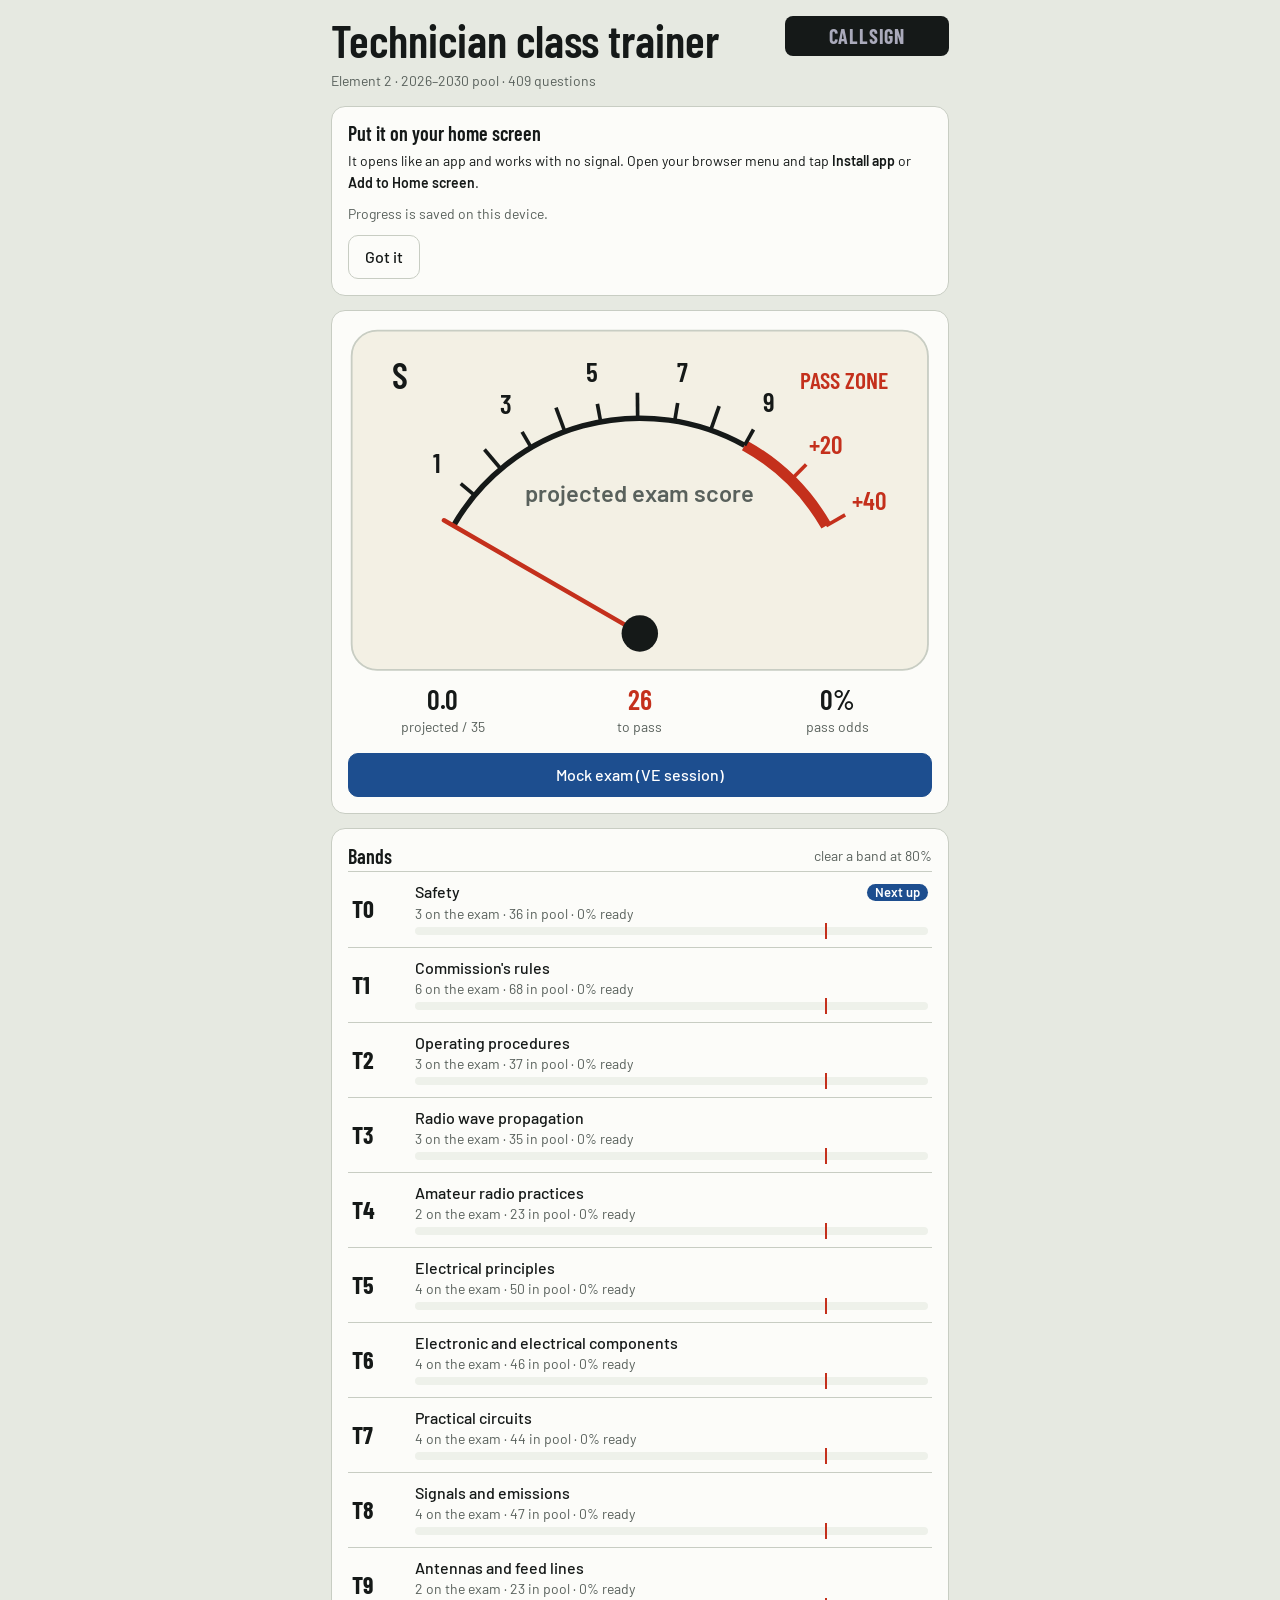
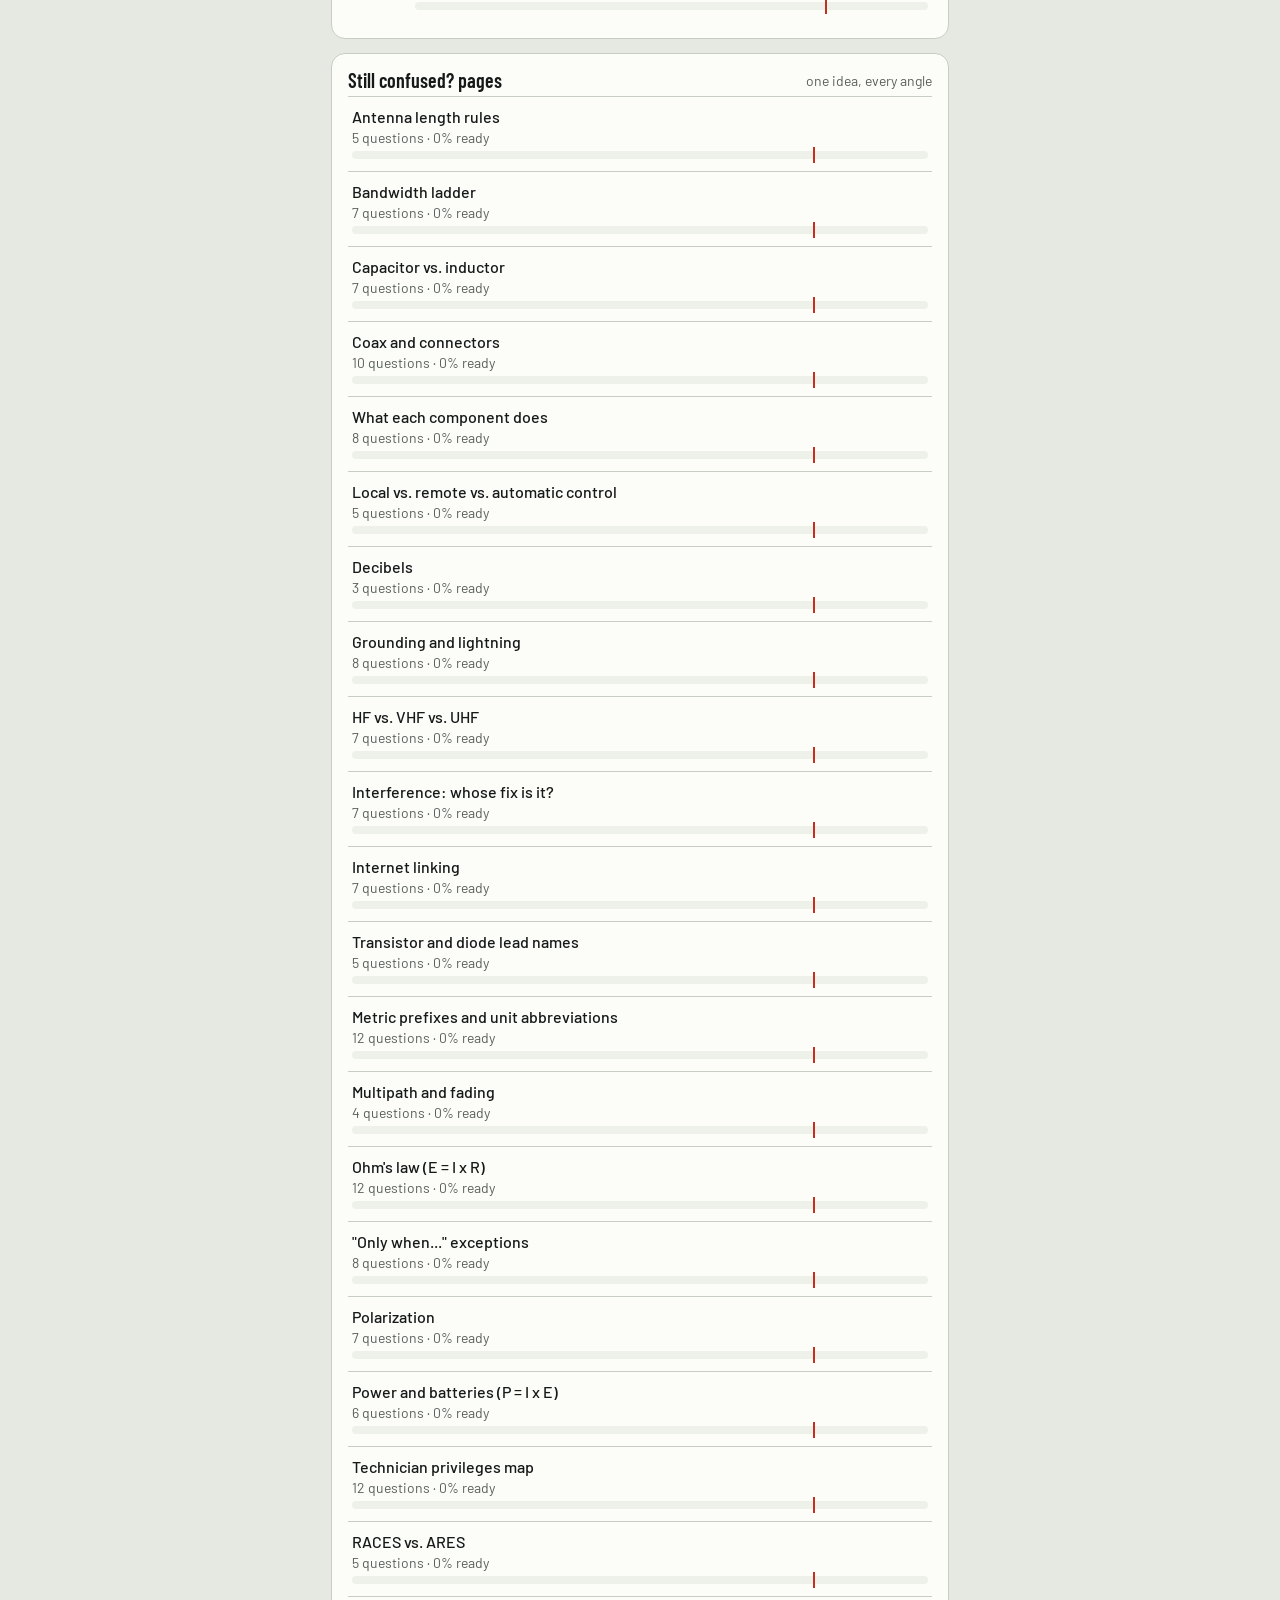
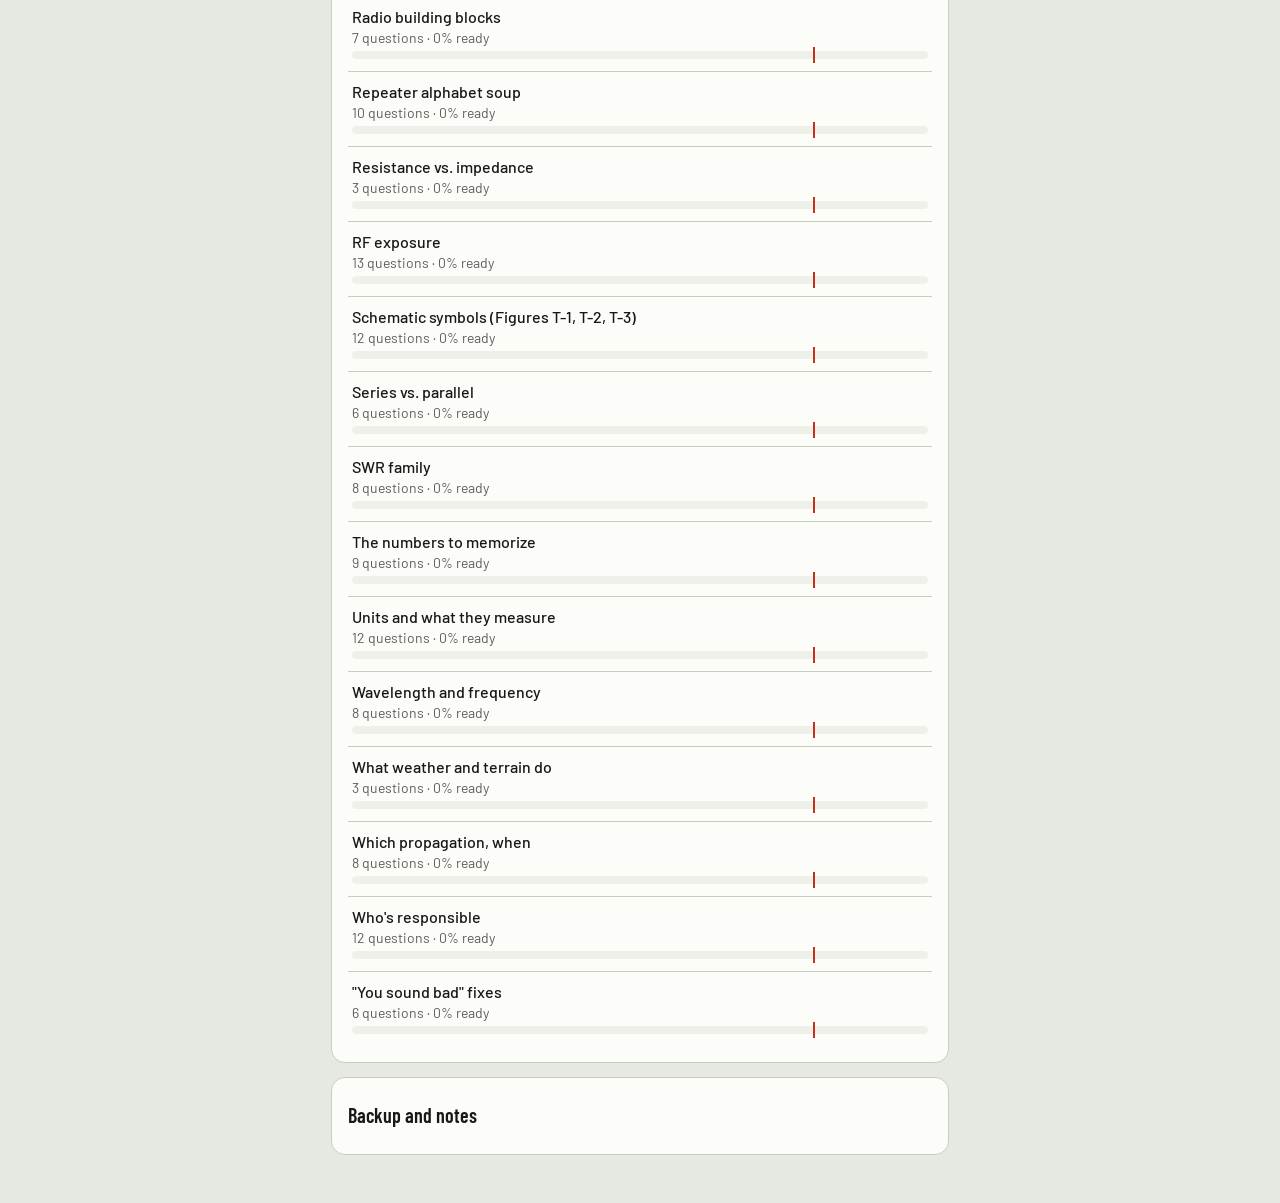
==== web/technician/index.html @ 3c391e26 "General batch 5: beacons, signal width, speech/ALC, modulation, receiver tools New widgets: beacon (" ====
<!DOCTYPE html>
<html lang="en">
<head>
<meta charset="utf-8">
<meta name="viewport" content="width=device-width,initial-scale=1">
<title>Technician Class Trainer</title>
<link rel="stylesheet" href="../fonts/fonts.css">
<link rel="manifest" href="manifest.webmanifest">
<meta name="theme-color" content="#e6e9e1" media="(prefers-color-scheme: light)">
<meta name="theme-color" content="#111413" media="(prefers-color-scheme: dark)">
<meta name="description" content="Technician class trainer: practice runs, mock exams and study pages for the US amateur radio exam. Works offline.">
<link rel="icon" href="icon-192.png" type="image/png">
<link rel="apple-touch-icon" href="apple-touch-icon.png">
<meta name="apple-mobile-web-app-capable" content="yes">
<meta name="mobile-web-app-capable" content="yes">
<meta name="apple-mobile-web-app-title" content="Tech Trainer">
<meta name="apple-mobile-web-app-status-bar-style" content="default">
<script>addEventListener('beforeinstallprompt',e=>{e.preventDefault();window.__bip=e;dispatchEvent(new Event('bip'))});addEventListener('appinstalled',()=>{window.__bip=null;dispatchEvent(new Event('bip'))});</script>
<style>
/* VOICE: a focused workbench, encouraging but exact.
   IDEA: the rig's front panel and a ham's logbook: bands on a dial, an S-meter for readiness, signal reports after each run.
   PICTURE: an analog S-meter whose needle is your projected exam score; S9 sits on the pass line (pass/exam size, set per exam).
   COLOUR and TYPE: panel grey-green ground, white cards, signal red for the needle and pass line, dial blue for actions; Barlow Condensed like front-panel legends, Barlow body.
   LAYOUT: one 720px column; meter on top, bands below; runs take the whole column. */
:root{color-scheme:light dark;--bg:light-dark(#e6e9e1,#111413);--card:light-dark(#fcfcf9,#1a1e1c);--ink:light-dark(#151918,#e8ebe5);--mute:light-dark(#59615c,#9ba49f);--line:light-dark(#c8cdc3,#2e3532);--red:light-dark(#c4301c,#ff6b52);--blue:light-dark(#1d4e8f,#86b4ff);--ok:light-dark(#257238,#6fd08a);--okbg:light-dark(#e3f1e5,#173222);--badbg:light-dark(#f8e4e0,#3a1d18);--face:light-dark(#f3f0e4,#20251f);--tint:light-dark(#eef1ea,#202523)}
:root[data-theme=light]{color-scheme:light}:root[data-theme=dark]{color-scheme:dark}
*{box-sizing:border-box;min-width:0}
body{margin:0;background:var(--bg);color:var(--ink);font:16px/1.55 Barlow,system-ui,sans-serif;overflow-x:clip}
.wrap{max-width:720px;margin:0 auto;padding:16px max(4vw,14px) 48px}
h1,h2,h3,.cond{font-family:"Barlow Condensed",Barlow,sans-serif;font-weight:600;line-height:1.05;margin:0;text-wrap:balance}
h1{font-size:clamp(32px,7vw,46px)}h2{font-size:28px}h3{font-size:20px}
.card{background:var(--card);border:1px solid var(--line);border-radius:14px;padding:16px}
.mute{color:var(--mute)}.small{font-size:14px}
button{font:500 16px/1 Barlow,sans-serif;min-height:44px;padding:0 16px;border-radius:10px;border:1px solid var(--line);background:var(--card);color:var(--ink);cursor:pointer}
button.pri{background:var(--blue);border-color:var(--blue);color:light-dark(#fff,#0d1420)}
button:focus-visible,.opt:focus-visible,input:focus-visible,textarea:focus-visible{outline:3px solid var(--blue);outline-offset:2px}
.row{display:flex;gap:10px;flex-wrap:wrap;align-items:center}
.top{display:flex;justify-content:space-between;align-items:flex-start;gap:12px;margin-bottom:14px}
.call{flex:none;font:700 var(--call-size,20px)/1 "Barlow Condensed",sans-serif;letter-spacing:.04em;background:var(--ink);color:var(--card);border:0;border-radius:8px;padding:8px 12px;min-height:40px;width:var(--call-w,8.2em);text-align:center;text-transform:uppercase}
.call::placeholder{color:light-dark(#aab,#556)}
.meter svg{width:100%;height:auto;display:block}
.needle{transition:transform 1.1s cubic-bezier(.3,1.4,.5,1);transform-origin:160px 168px}
@media(prefers-reduced-motion:reduce){.needle{transition:none}}
.stats{display:grid;grid-template-columns:repeat(3,minmax(0,1fr));gap:8px;margin-top:10px;text-align:center}
.stats b{display:block;font:600 28px/1.1 "Barlow Condensed",sans-serif}
.band{display:grid;grid-template-columns:3.2em minmax(0,1fr);gap:4px 12px;align-items:center;padding:12px 4px;border-top:1px solid var(--line);cursor:pointer;background:none;border-left:0;border-right:0;border-bottom:0;width:100%;text-align:left;border-radius:0;min-height:0;font-weight:400}
.band:first-child{border-top:0}
.code{font:700 24px/1 "Barlow Condensed",sans-serif;grid-row:span 2}
.bar{display:block;position:relative;height:8px;border-radius:4px;background:var(--tint);margin-top:6px}
.bar i{position:absolute;inset:0 auto 0 0;border-radius:4px;background:var(--blue)}
.bar.done i{background:var(--ok)}
.bar s{position:absolute;left:80%;top:-4px;bottom:-4px;width:2px;background:var(--red)}
.tag{font-size:13px;font-weight:600;padding:2px 8px;border-radius:99px;background:var(--tint);color:var(--mute);white-space:nowrap}
.tag.ok{background:var(--okbg);color:var(--ok)}.tag.next{background:var(--blue);color:light-dark(#fff,#0d1420)}
.qhead{display:flex;justify-content:space-between;gap:8px;font-size:14px;color:var(--mute);margin-bottom:10px}
.prog{height:4px;background:var(--tint);border-radius:2px;margin-bottom:14px}.prog i{display:block;height:4px;background:var(--red);border-radius:2px}
.q{font-size:19px;font-weight:500;line-height:1.45;margin:0 0 14px}
.opt{display:flex;gap:10px;width:100%;text-align:left;padding:12px;margin:0 0 8px;min-height:52px;line-height:1.4;font-weight:400;align-items:flex-start}
.opt span{font:700 16px/1.4 "Barlow Condensed",sans-serif;color:var(--mute);flex:none;width:1.1em}
.opt.right{background:var(--okbg);border-color:var(--ok);color:var(--ok)}
.opt.wrong{background:var(--badbg);border-color:var(--red);color:var(--red)}
.opt[disabled]{cursor:default;opacity:1}
.fig{background:#fff;border-radius:10px;padding:6px;margin:0 0 14px;border:1px solid var(--line)}
.fig img{width:100%;height:auto;display:block;max-height:60vh;object-fit:contain}
.note{border-left:4px solid var(--red);background:var(--face);padding:12px 14px;border-radius:0 10px 10px 0;margin:10px 0 0;line-height:1.5}
.note b{font:700 15px/1 "Barlow Condensed",sans-serif;letter-spacing:.02em;display:block;margin-bottom:6px;color:var(--red)}
.miss{padding:16px 0;border-top:1px solid var(--line)}.miss:first-child{border-top:0}
.ans{padding:8px 10px;border-radius:8px;margin:6px 0;font-size:15px}
.ans.r{background:var(--okbg);color:var(--ok)}.ans.w{background:var(--badbg);color:var(--red);text-decoration:line-through}
.big{font:700 clamp(56px,16vw,88px)/1 "Barlow Condensed",sans-serif}
.grp{display:grid;grid-template-columns:3em minmax(0,1fr) auto;gap:10px;align-items:center;padding:10px 0;border-top:1px solid var(--line);font-size:15px}
.grp:first-child{border-top:0}
textarea{width:100%;font:14px/1.4 ui-monospace,monospace;min-height:90px;border-radius:10px;border:1px solid var(--line);background:var(--card);color:var(--ink);padding:10px}
details summary{cursor:pointer;min-height:44px;display:flex;align-items:center}
.sp{height:14px}
/* Family pages ("Still confused?") */
.fambtn{display:flex;flex-direction:column;align-items:flex-start;gap:2px;width:100%;margin-top:8px;padding:10px 14px;text-align:left;line-height:1.25;border-color:var(--blue);color:var(--blue)}
.fambtn span{font-size:14px;color:var(--mute)}.fambtn b{font:600 19px/1.15 "Barlow Condensed",sans-serif}
.idea{font-size:19px;line-height:1.45;margin:8px 0 0}
.core{margin-top:12px;background:var(--face);border:1px solid var(--line);border-radius:10px;padding:14px;overflow-x:auto}
.core .formula{font:700 clamp(36px,11vw,60px)/1.05 "Barlow Condensed",sans-serif;text-align:center;letter-spacing:.02em}
.core .sub{text-align:center;margin:8px 0 0}
.core table{width:100%;border-collapse:collapse;font:600 20px/1.2 "Barlow Condensed",sans-serif}
.core th,.core td{padding:8px 6px;border-top:1px solid var(--line);text-align:left;vertical-align:top}
.core tr:first-child th{border-top:0;color:var(--mute);font-size:16px;font-weight:600}
.core td:first-child,.core th:first-child{color:var(--mute);font-size:16px}
.cmp{display:grid;grid-template-columns:repeat(auto-fit,minmax(150px,1fr));gap:8px;margin-top:8px}
.cmp div{background:var(--tint);border-radius:10px;padding:10px 12px}.cmp b{display:block;font:600 20px/1.15 "Barlow Condensed",sans-serif;margin-bottom:2px}
.trap s{color:var(--red)}.trap .tq{font:600 14px/1 "Barlow Condensed",sans-serif;color:var(--mute);margin-right:6px}
.fq{border-top:1px solid var(--line)}.fq:first-of-type{border-top:0}
.fq summary{gap:10px;padding:8px 0;line-height:1.4;align-items:flex-start}
.fq summary .cond{flex:none;font-size:15px;color:var(--mute);padding-top:2px}
.fq[open]{padding-bottom:12px}
/* Widgets (S3): shared pieces */
.wg h3{margin-bottom:4px}.wg .lead{margin:0 0 12px}
.wg input,.wg select{font:500 18px/1 Barlow,sans-serif;min-height:44px;border-radius:10px;border:1px solid var(--line);background:var(--card);color:var(--ink);padding:0 10px;width:100%}
.wg label{display:block;font-size:14px;color:var(--mute);margin-bottom:4px}
.fields{display:grid;grid-template-columns:repeat(auto-fit,minmax(130px,1fr));gap:10px;margin-top:12px}
.chips{display:flex;flex-wrap:wrap;gap:8px;margin-top:12px}
.chip{font:600 16px/1 "Barlow Condensed",sans-serif;letter-spacing:.03em;padding:0 12px}
.chip.on{background:var(--blue);border-color:var(--blue);color:light-dark(#fff,#0d1420)}
.wq{font-size:15px;margin:10px 0 0;padding:8px 10px;border-radius:8px;background:var(--tint)}
.wres{margin-top:12px;background:var(--face);border:1px solid var(--line);border-radius:10px;padding:12px 14px}
.wres .eq{font:700 clamp(26px,8vw,38px)/1.1 "Barlow Condensed",sans-serif;overflow-wrap:anywhere}
.wres .eq em{font-style:normal;color:var(--red)}
.wres p{margin:6px 0 0}
.tri{display:block;width:100%;max-width:260px;margin:0 auto}
.tri .tk{cursor:pointer;outline:none}.tri .tk polygon{fill:transparent}
.tri .tk.on polygon{fill:var(--badbg)}.tri .tk.on text{fill:var(--red)}
.tri .tk:focus-visible polygon{stroke:var(--blue);stroke-width:4}
.tri text{font:700 46px "Barlow Condensed",sans-serif;fill:var(--ink);text-anchor:middle;pointer-events:none}
.rungs{margin-top:12px}
.rung{display:grid;grid-template-columns:4.2em minmax(0,1fr);gap:2px 10px;align-items:center;width:100%;text-align:left;padding:8px 12px;min-height:52px;font-weight:400;line-height:1.2}
.rung b{font:700 24px/1 "Barlow Condensed",sans-serif;grid-row:span 2}.rung .rv{font:600 19px/1.2 "Barlow Condensed",sans-serif;overflow-wrap:anywhere}
.rung .rn{color:var(--mute);font-size:14px}
.rung.from{border-color:var(--blue);box-shadow:inset 4px 0 0 var(--blue)}.rung.to{border-color:var(--red);box-shadow:inset 4px 0 0 var(--red)}
.gap{font:600 14px/1 "Barlow Condensed",sans-serif;color:var(--mute);padding:5px 0 5px 1.6em}
.wave{display:block;width:100%;height:auto;margin-top:12px}
.seg{display:flex;gap:6px;margin-top:4px}.seg button{flex:1}
.circ{display:block;width:100%;height:auto;margin-top:12px;color:var(--ink)}
.circ .w{fill:none;stroke:currentColor;stroke-width:3;stroke-linejoin:round;stroke-linecap:round}
.circ .flow{fill:none;stroke:var(--blue);stroke-width:3;stroke-dasharray:3 11;stroke-linecap:round;animation:flow 1s linear infinite}
.circ .mtr{fill:var(--card);stroke:var(--red);stroke-width:3}.circ text{font:700 20px "Barlow Condensed",sans-serif;fill:var(--red);text-anchor:middle}
.circ .lbl{font:600 13px Barlow,sans-serif;fill:var(--mute)}
@keyframes flow{to{stroke-dashoffset:-28}}@media(prefers-reduced-motion:reduce){.circ .flow{animation:none}}
.sbcard{font:600 clamp(22px,6vw,28px)/1.2 "Barlow Condensed",sans-serif;text-align:center;padding:22px 12px;margin-top:10px;background:var(--face);border:1px solid var(--line);border-radius:10px}
.bins{display:grid;grid-template-columns:repeat(auto-fit,minmax(90px,1fr));gap:8px;margin-top:10px}
.bins button{font:600 18px/1.1 "Barlow Condensed",sans-serif;min-height:52px}
.verdict{margin-top:10px;padding:10px 12px;border-radius:8px}.verdict.ok{background:var(--okbg);color:var(--ok)}.verdict.no{background:var(--badbg);color:var(--red)}
.mt{display:grid;grid-template-columns:minmax(0,1fr) minmax(0,1fr);gap:8px;margin-top:10px}
.mt div{display:flex;flex-direction:column;gap:8px}
.mt button{text-align:left;line-height:1.25;padding:8px 10px;font-size:15px;min-height:48px}
.mt .l{font:600 18px/1.15 "Barlow Condensed",sans-serif}
.mt button.sel{border-color:var(--blue);box-shadow:inset 0 0 0 2px var(--blue)}
.mt button.ok{background:var(--okbg);border-color:var(--ok);color:var(--ok)}
.mt button.no{background:var(--badbg);border-color:var(--red);color:var(--red)}
.fx{position:relative;margin-top:12px}.fx .fig{margin:0}
.fx .ring{position:absolute;width:13%;aspect-ratio:1;border:3px solid var(--red);border-radius:50%;transform:translate(-50%,-50%);pointer-events:none;box-shadow:0 0 0 3px rgba(255,255,255,.7)}
.nums{display:flex;flex-wrap:wrap;gap:8px;margin-top:10px}.nums button{font:700 20px/1 "Barlow Condensed",sans-serif;min-width:52px}
.nums button.on{background:var(--red);border-color:var(--red);color:light-dark(#fff,#1a0d0a)}
.sc .seg{flex-wrap:wrap}.sc .seg button{flex:1 1 auto;line-height:1.2;padding:8px 12px;text-align:left}
.meterbar{height:16px;border-radius:8px;background:var(--tint);margin-top:10px;overflow:hidden}.meterbar i{display:block;height:100%;background:var(--blue);transition:width .15s}
.bc{display:block;width:100%;height:auto;margin-top:12px;color:var(--ink)}.bc text{font:600 12px Barlow,sans-serif;fill:var(--mute)}
.bc .k-cw{fill:var(--red)}.bc .k-phone{fill:var(--blue)}.bc .k-other{fill:var(--mute)}.bc .k-range{fill:var(--tint);stroke:var(--line)}.bc .k-range.alt{fill:var(--face)}
.bc .sel{stroke:var(--ink);stroke-width:3}.bc .mk{stroke:var(--ink);stroke-width:2}.bc .bct{fill:var(--ink);font-weight:700}
.bclist{display:flex;flex-direction:column;gap:6px;margin-top:10px}.bclist button{text-align:left;line-height:1.25;padding:8px 12px;display:flex;gap:10px;align-items:center}
.bclist i{flex:none;width:14px;height:14px;border-radius:3px;border:1px solid var(--line)}.bclist button.on{border-color:var(--ink);box-shadow:inset 0 0 0 2px var(--ink)}
.pw{display:block;width:100%;max-width:320px;margin:0 auto;font-family:"Barlow Condensed",sans-serif}
.pw .pq{stroke:var(--card);stroke-width:3}.pw .pq.kn{fill:var(--blue)}.pw .pq.un{fill:var(--badbg)}
.pw .pl{font:700 40px "Barlow Condensed",sans-serif;text-anchor:middle;fill:var(--ink);pointer-events:none}
.pw .pq.kn+.pl{fill:light-dark(#fff,#0d1420)}
.pw .pf{fill:var(--tint);stroke:var(--line)}.pw .pf.on{fill:var(--red);stroke:var(--red)}
.pw .pft{font:600 12.5px "Barlow Condensed",sans-serif;text-anchor:middle;fill:var(--mute)}.pw .pft.on{fill:light-dark(#fff,#1a0d0a)}
.pw .pd{stroke:var(--card);stroke-width:3}
.pwk .seg{flex-wrap:wrap}.pwk .seg button{flex:1 1 40%;font-weight:600}
.sw .swl{stroke-width:2;stroke-dasharray:6 5}.sw .swl.pk{stroke:var(--red)}.sw .swl.rm{stroke:var(--blue)}
.sw .swt{font:600 13px Barlow,sans-serif;fill:var(--mute)}
.swr{display:grid;grid-template-columns:repeat(3,minmax(0,1fr));gap:8px}.swr div{background:var(--tint);border-radius:8px;padding:8px}
.swr span{display:block;font-size:13px;color:var(--mute)}.swr b{font:700 22px/1.1 "Barlow Condensed",sans-serif}
.sm{display:block;width:100%;height:auto}.sm .smn1{stroke:var(--mute);stroke-width:2.5;stroke-dasharray:5 4}.sm .smn2{stroke:var(--red);stroke-width:3}
.smf .chips{margin-top:0}.smb{min-width:48px;min-height:44px;padding:0 10px;font:600 16px/1 "Barlow Condensed",sans-serif}.smb.on{background:var(--ink);border-color:var(--ink);color:var(--card)}
.cbrow{display:grid;grid-template-columns:4.2em minmax(0,1fr) 5.2em auto;gap:8px;align-items:center;margin-top:8px}.cbrow label{margin:0}.cbrow button{min-width:44px;padding:0}
.wg input[type=range]{min-height:36px;border:0;background:none}
.gg{stroke:var(--line);stroke-width:1}.gl{fill:none;stroke-width:3;stroke-linejoin:round}.gl.xl{stroke:var(--blue)}.gl.xc{stroke:var(--red)}.gl.z{stroke:var(--ink);stroke-width:2;stroke-dasharray:5 4}
.gcur{stroke:var(--ink);stroke-width:1.5}.gdot{fill:var(--card);stroke:var(--ink);stroke-width:3}
.lgd{display:flex;flex-wrap:wrap;gap:4px 14px;font-size:13px;color:var(--mute);margin-top:6px}.lgd i{display:inline-block;width:18px;height:0;border-top:3px solid;vertical-align:middle;margin-right:5px}.lgd .xl{border-color:var(--blue)}.lgd .xc{border-color:var(--red)}.lgd .z{border-top:2px dashed var(--ink)}
.sx{stroke:var(--mute);stroke-width:1.5}.sl{stroke:var(--ink);stroke-width:3;stroke-linecap:round}.sl.rf{stroke:var(--blue)}.sl.out{stroke:var(--red)}.sl.img{stroke:var(--mute);stroke-dasharray:4 3}.sl.dash{stroke:var(--mute);stroke-dasharray:3 4;stroke-width:2}
.circ .sll{fill:var(--ink)}.circ .sll.rf{fill:var(--blue)}.circ .sll.out{fill:var(--red)}
.sbx{fill:var(--tint);stroke:var(--line)}.sbx.ok{fill:var(--okbg);stroke:var(--ok)}.sbx.bad{fill:var(--badbg);stroke:var(--red)}
.gnd{stroke:var(--mute);stroke-width:2}.ins{fill:var(--card);stroke:var(--ink);stroke-width:2}.coax{fill:none;stroke:var(--mute);stroke-width:3}.dim{fill:none;stroke:var(--mute);stroke-width:1.5}
.per{fill:none;stroke:var(--red);stroke-width:2;stroke-linecap:round}.bm{fill:none;stroke:var(--red);stroke-width:2}
.arb{display:flex;flex-wrap:nowrap;gap:6px;margin-top:10px}.arb .smb{flex:1;min-width:0;padding:0 2px}
.chain{display:flex;align-items:center;gap:4px}.chain div{flex:1;min-width:0;background:var(--tint);border-radius:8px;padding:8px 6px;text-align:center}.chain i{font-style:normal;color:var(--mute)}
.chain span{display:block;font-size:12px;color:var(--mute)}.chain b{display:block;font:700 19px/1.1 "Barlow Condensed",sans-serif}.chain small{display:block;font-size:13px;color:var(--red)}.chain.hi .mul{box-shadow:inset 0 0 0 2px var(--blue)}
.sens{stroke:var(--red);stroke-width:2;stroke-dasharray:6 4}.mgok{fill:var(--okbg);stroke:var(--ok)}.mgbad{fill:var(--badbg);stroke:var(--red)}
.circ .sun{fill:#f2b33d;stroke:#d9861c;stroke-width:2}.circ .earth{fill:var(--blue)}.circ .spot{fill:#7a3d0c}
.circ .ray{stroke:#f2b33d;stroke-width:4;stroke-dasharray:2 5;stroke-linecap:round}.circ .front{fill:none;stroke:var(--red);stroke-width:4;stroke-linecap:round}.circ .trail{stroke:var(--red);stroke-width:1.5;stroke-dasharray:3 5;opacity:.6}.circ .mag{fill:none;stroke:var(--red);stroke-width:2;stroke-dasharray:4 3}
.stb{display:grid;grid-template-columns:repeat(2,minmax(0,1fr));gap:6px;margin-top:10px}.stb div{border-radius:8px;padding:6px 8px;background:var(--tint)}.stb span{display:block;font-size:12px;color:var(--mute);line-height:1.25}.stb b{font:700 17px/1.2 "Barlow Condensed",sans-serif}
.stb .ok b{color:var(--ok)}.stb .mid b{color:var(--ink)}.stb .bad{background:var(--badbg)}.stb .bad b{color:var(--red)}.stb .off b{color:var(--mute)}
.sibands{display:grid;grid-template-columns:repeat(9,minmax(0,1fr));gap:4px;height:110px;align-items:end;margin-top:12px}.sibands div{display:flex;flex-direction:column;justify-content:flex-end;height:100%;text-align:center}
.sibands i{display:block;border-radius:4px 4px 0 0;background:var(--ok);transition:height .2s}.sibands .mid i{background:#c99a2e}.sibands .bad i{background:var(--red);opacity:.5}.sibands b{font:700 15px/1.4 "Barlow Condensed",sans-serif}.sibands .hi b{color:var(--blue);text-decoration:underline}
.circ .kq{fill:var(--ok)}.circ .kun{fill:#c99a2e}.circ .kst{fill:var(--red)}.circ .kb{cursor:pointer;outline:none}.circ .kb:focus-visible rect:first-child{stroke:var(--blue);stroke-width:3}
.circ .gnd2{fill:var(--face);stroke:var(--line)}.circ .lay{opacity:.55}.circ .lD{fill:#c99a2e}.circ .lD.hot{fill:var(--red)}.circ .lE{fill:var(--okbg)}.circ .lF{fill:light-dark(#d5e1f2,#1d2b40)}
.circ .ray2{fill:none;stroke:var(--red);stroke-width:3;stroke-linejoin:round}.circ .xmark{font:700 18px Barlow,sans-serif;fill:var(--red);text-anchor:middle}.circ .land{fill:var(--red)}
.hl{background:var(--tint);border-radius:4px;padding:0 3px}
.circ .skhl{stroke:var(--red);stroke-width:1.5;opacity:.6}.circ .skgw{fill:none;stroke:var(--ok);stroke-width:6;stroke-linecap:round;opacity:.8}
.circ .skray{fill:none;stroke:var(--blue);stroke-width:2;stroke-linejoin:round;opacity:.7}.circ .skray.first{stroke-width:3;opacity:1}.circ .skray.thru{stroke-dasharray:3 4;opacity:.5}
.circ .skscat{fill:none;stroke:var(--red);stroke-width:1.5;stroke-dasharray:3 5;animation:flow 1s linear infinite}
.circ .skf line{stroke:var(--ink);stroke-width:2.5}.circ .skf circle{fill:var(--ink)}
.skm.flut i{transform-origin:left;animation:flut .23s steps(3) infinite alternate}
@keyframes flut{0%{transform:scaleX(.25)}50%{transform:scaleX(1.1)}100%{transform:scaleX(.55)}}
@media (prefers-reduced-motion:reduce){.skm.flut i,.circ .skscat{animation:none}}
.circ .gcsea{fill:light-dark(#e6eef8,#18222f);stroke:var(--line);stroke-width:1.5}.circ .gcring{fill:none;stroke:var(--line);stroke-dasharray:3 4}
.circ .gcbeam{fill:var(--blue);opacity:.22}.circ .gcpath{fill:none;stroke:var(--red);stroke-width:3;stroke-linecap:round}.circ .gcpath.lp{stroke-dasharray:7 5}
.circ .gcwrap{fill:var(--card);stroke:var(--red);stroke-width:2}.circ .gccity{fill:var(--mute)}.circ .gccity.on{fill:var(--red)}
.gct,.btb,.plb{flex-wrap:wrap}.gct button,.btb button,.plb button{flex:1 1 auto}
.bt .btex{opacity:.35}.bt .btbg{fill:transparent}.bt .skhl{stroke:var(--ink);stroke-width:1.2;opacity:.5}.bt .btmk{fill:var(--ink)}
.bt .btcur{fill:var(--ink)}.bt .btcurl{stroke:var(--ink);stroke-width:2}.bt .btz{opacity:.25}.bt .btedge{stroke:var(--ink);stroke-width:2}
.bt .btghost{fill:none;stroke:var(--mute);stroke-width:1.5;stroke-dasharray:4 3}.bt .btsig.ok{fill:var(--ok)}.bt .btsig.bad{fill:var(--red)}
.bt .btcar{stroke:var(--ink);stroke-width:1.5;stroke-dasharray:3 3}
.circ .plmtr{fill:var(--card);stroke:var(--ink);stroke-width:2.5}.circ .plmtr.hi{stroke:var(--red);stroke-width:4}
.circ .skz{fill:var(--badbg)}.circ .sktk{stroke:var(--mute)}.circ .plbg{fill:var(--tint);stroke:var(--line)}.circ .plok{fill:var(--ok)}.circ .plover{fill:var(--red)}.circ .pllim{stroke:var(--red);stroke-width:2.5}
.bnt button,.bnb button,.bno button,.rxp button{flex:1 1 auto}.bnb,.rxp,.msm{flex-wrap:wrap}
.circ .bnrow{fill:var(--tint)}.circ .bnrow.on{fill:var(--card);stroke:var(--blue);stroke-width:2.5}.circ .bnf{font:700 15px "Barlow Condensed",sans-serif;fill:var(--ink)}.circ .bncall{font:700 17px "Barlow Condensed",sans-serif;fill:var(--red)}
.bnrules{display:flex;flex-direction:column;gap:6px;margin-top:10px}.bnrules div{display:flex;gap:8px;align-items:flex-start}.bnrules i{font-style:normal;font-weight:700;width:1.2em;flex:none}.bnrules .ok i{color:var(--ok)}.bnrules .no i{color:var(--red)}
.bwl{display:flex;flex-direction:column;gap:5px;margin-top:10px}.bwl button{display:grid;grid-template-columns:5.6em minmax(0,1fr) 4.4em;gap:8px;align-items:center;text-align:left;padding:6px 10px;min-height:44px}
.bwl button i{display:block;height:10px;border-radius:5px;background:var(--blue)}.bwl button b{font:700 15px "Barlow Condensed",sans-serif;text-align:right}.bwl button.on{border-color:var(--ink);box-shadow:inset 0 0 0 2px var(--ink)}
.circ .bwax{stroke:var(--mute);stroke-width:1.5}.circ .bws{fill:var(--blue)}.circ .bwn{fill:var(--mute);opacity:.7}.circ .bwn.bad{fill:var(--red)}.circ .bwspl{fill:var(--red);opacity:.35}
.circ .bwflt{fill:none;stroke:var(--ink);stroke-width:1.5;stroke-dasharray:5 3}.circ .bwwf{fill:#0d1420}.circ .bwwfs{fill:#f2b33d}.circ .bwwfl{fill:#f2b33d;opacity:.8}
.vsb{display:grid;grid-template-columns:1fr 1fr;gap:10px;margin-top:6px}.vsb span{font-size:13px;color:var(--mute)}.vsb .meterbar{margin-top:2px}
.circ .vsfull{stroke:var(--red);stroke-width:1.5;stroke-dasharray:5 4}.circ .vsenv{fill:var(--blue);opacity:.75}.circ .vsclip{fill:var(--red)}.circ .vsmid{stroke:var(--line);stroke-width:1}
.circ .msau{fill:none;stroke:var(--ink);stroke-width:2}.circ .msscr{fill:#0d1420}.circ .msrf{fill:none;stroke:#7be08f;stroke-width:1.6}.circ .msenv{fill:none;stroke:#f2b33d;stroke-width:2;stroke-dasharray:5 4}
.rxc{display:flex;flex-wrap:wrap;gap:6px;margin-top:10px}.rxc .smb{flex:1 1 30%}
.circ .rxflt{fill:var(--tint)}.circ .rxfloor{fill:none;stroke:var(--mute);stroke-width:1.5}.circ .rxsig{fill:var(--blue)}.circ .rxbad{fill:var(--red)}.circ .rxpop{fill:#c99a2e}.circ .rxnotch{fill:none;stroke:var(--ok);stroke-width:2;stroke-dasharray:4 3}
</style>
</head>
<body style="--call-size:20px;--call-w:8.2em">
<div class="wrap" id="app"><p class="mute">Loading the question pool…</p></div>
<div class="wrap" id="fam" hidden></div>
<script>
{
const $=s=>document.querySelector(s);
const esc=s=>String(s).replace(/[&<>"]/g,c=>({'&':'&amp;','<':'&lt;','>':'&gt;','"':'&quot;'}[c]));
const app=$('#app');
let POOL,HOOKS={},BY={},GROUPS={},BANDS=[];
let P={v:1,call:'',h:{},runs:{},exams:[],ts:0};
let R=null,view='home';
let FAM={},FAMDOC={},QFAM={},famOpen=null,famPushed=false,famPrev='',famScroll=0;
/* Exam settings: filled in from exams/<exam>/exam.json by tools/site.py build. */
const CFG={"title": "Technician Class Trainer", "heading": "Technician class trainer", "element": "Element 2 · 2026–2030 pool", "source": "NCVEC 2026–2030 Element 2 pool, public domain, Feb 19, 2026 revision (in effect July 1, 2026 through June 30, 2030).", "letter": "T", "ex": 35, "pass": 26, "ls": "tech-trainer-v1", "callSize": "20px", "short": "Tech Trainer", "callWidth": "8.2em", "web": true};
const LS=CFG.ls,EX=CFG.ex,PASS=CFG.pass;
let db=null,docRef=null,saving=false,dirty=false,saveT=null,syncNote='';

try{const s=localStorage.getItem(LS);if(s)P=Object.assign(P,JSON.parse(s))}catch(e){}

function save(){P.ts=Date.now();try{localStorage.setItem(LS,JSON.stringify(P))}catch(e){}dirty=true;clearTimeout(saveT);saveT=setTimeout(flush,1200)}
async function flush(){if(!docRef||saving||!dirty)return;saving=true;dirty=false;try{await docRef.set(JSON.parse(JSON.stringify(P)))}catch(e){if(e&&e.code==='unavailable')dirty=true}saving=false;if(dirty)saveT=setTimeout(flush,1500)}

const last=id=>{const s=P.h[id];return s?s[s.length-1]:''};
const rd=ids=>ids.length?ids.filter(id=>last(id)==='1').length/ids.length:0;
const bandQs=b=>POOL.qs.filter(q=>q.id.startsWith(b)).map(q=>q.id);
const grpQs=g=>GROUPS[g];
const pct=x=>Math.round(x*100)+'%';
const shuffle=a=>{a=a.slice();for(let i=a.length-1;i>0;i--){const j=Math.floor(Math.random()*(i+1));[a[i],a[j]]=[a[j],a[i]]}return a};
const hookOf=id=>HOOKS[id]||'';

function odds(){
  const ps=Object.keys(GROUPS).map(g=>rd(GROUPS[g]));
  let d=[1];
  for(const p of ps){const n=new Array(d.length+1).fill(0);d.forEach((v,k)=>{n[k]+=v*(1-p);n[k+1]+=v*p});d=n}
  const exp=ps.reduce((a,b)=>a+b,0);
  return{exp,pass:d.slice(PASS).reduce((a,b)=>a+b,0)};
}
function record(id,ok){P.h[id]=((P.h[id]||'')+(ok?'1':'0')).slice(-6)}

function meter(exp){
  const ang=v=>-60+120*Math.min(v,EX)/EX;
  const pt=(a,r)=>{const t=(a-90)*Math.PI/180;return[160+r*Math.cos(t),168+r*Math.sin(t)]};
  let ticks='';
  for(let s=1;s<=9;s++){const v=PASS*s/9,a=ang(v),[x1,y1]=pt(a,118),[x2,y2]=pt(a,s%2?128:132),[tx,ty]=pt(a,145);ticks+=`<line x1="${x1}" y1="${y1}" x2="${x2}" y2="${y2}" stroke="currentColor" stroke-width="2"/>`+(s%2?`<text x="${tx}" y="${ty+5}" text-anchor="middle" font-size="15" fill="currentColor">${s}</text>`:'')}
  [[(PASS+EX)/2,'+20'],[EX,'+40']].forEach(([v,l])=>{const a=ang(v),[x1,y1]=pt(a,118),[x2,y2]=pt(a,130),[tx,ty]=pt(a,145);ticks+=`<line x1="${x1}" y1="${y1}" x2="${x2}" y2="${y2}" stroke="var(--red)" stroke-width="2"/><text x="${tx}" y="${ty+5}" text-anchor="middle" font-size="14" fill="var(--red)">${l}</text>`});
  const arc=(a0,a1,r)=>{const[x0,y0]=pt(a0,r),[x1,y1]=pt(a1,r);return`M${x0} ${y0}A${r} ${r} 0 0 1 ${x1} ${y1}`};
  return`<svg viewBox="0 0 320 190" role="img" aria-label="S-meter showing projected exam score ${Math.round(exp)} of ${EX}; S9 is the passing score of ${PASS}">
  <rect x="2" y="2" width="316" height="186" rx="14" fill="var(--face)" stroke="var(--line)"/>
  <g style="color:var(--ink);font-family:'Barlow Condensed',sans-serif;font-weight:600">
  <path d="${arc(-60,ang(PASS),118)}" stroke="currentColor" stroke-width="3" fill="none"/>
  <path d="${arc(ang(PASS),60,118)}" stroke="var(--red)" stroke-width="6" fill="none"/>${ticks}
  <text x="24" y="34" font-size="20" fill="currentColor">S</text><text x="296" y="34" font-size="13" text-anchor="end" fill="var(--red)">PASS ZONE</text>
  <text x="160" y="96" font-size="13" text-anchor="middle" fill="var(--mute)" style="font-family:Barlow,system-ui,sans-serif">projected exam score</text>
  </g>
  <g class="needle" style="transform:rotate(${ang(exp)}deg)"><line x1="160" y1="168" x2="160" y2="44" stroke="var(--red)" stroke-width="2.5" stroke-linecap="round"/></g>
  <circle cx="160" cy="168" r="10" fill="var(--ink)"/></svg>`;
}

/* Web build only (CFG.web): how to put the trainer on the phone's home screen. Hidden once installed or dismissed. */
function installTip(){
  if(!CFG.web)return'';
  const solo=matchMedia('(display-mode: standalone)').matches||navigator.standalone;let done=false;try{done=localStorage.getItem(LS+'-tipdone')}catch(e){}
  if(solo||done)return'';
  const ios=/iP(hone|ad|od)/.test(navigator.userAgent)||(navigator.platform==='MacIntel'&&navigator.maxTouchPoints>1);
  const how=window.__bip?'<button class="pri" id="inst">Install the app</button>':ios?'In Safari, tap the Share button, then <b>Add to Home Screen</b>.':'Open your browser menu and tap <b>Install app</b> or <b>Add to Home screen</b>.';
  return`<div class="card"><h3>Put it on your home screen</h3><p class="small" style="margin:6px 0 10px">It opens like an app and works with no signal. ${how}</p>
  <p class="small mute" style="margin:0 0 10px">Progress is saved on this device.${ios?' On iPhone the home screen app keeps its own progress, separate from Safari, so install it before you start (or move progress with the backup code below).':''}</p>
  <button id="instx">Got it</button></div><div class="sp"></div>`;
}
function nextBand(){return BANDS.find(b=>rd(bandQs(b))<.8)}
function home(){
  view='home';R=null;if(location.hash)history.replaceState(null,'',location.pathname+location.search);
  const o=odds(),nb=nextBand(),hooksN=Object.keys(HOOKS).length,lastEx=P.exams[P.exams.length-1];
  app.innerHTML=`<div class="top"><div><h1>${esc(CFG.heading)}</h1><p class="mute small" style="margin:6px 0 0">${esc(CFG.element)} · ${POOL.qs.length} questions</p></div>
  <input class="call" id="call" placeholder="CALLSIGN" maxlength="10" aria-label="Your call sign" value="${esc(P.call)}"></div>
  ${installTip()}<div class="card meter">${meter(o.exp)}
  <div class="stats"><div><b>${o.exp.toFixed(1)}</b><span class="small mute">projected / ${EX}</span></div><div><b style="color:var(--red)">${PASS}</b><span class="small mute">to pass</span></div><div><b>${pct(o.pass)}</b><span class="small mute">pass odds</span></div></div>
  <div class="row" style="margin-top:14px"><button class="pri" id="exam" style="flex:1">Mock exam (VE session)</button></div>
  ${lastEx?`<p class="small mute" style="margin:10px 0 0">Last mock exam: ${lastEx.s}/${EX} · ${lastEx.s>=PASS?'pass':'not yet'}</p>`:''}</div>
  <div class="sp"></div>
  <div class="card"><div class="row" style="justify-content:space-between;margin-bottom:4px"><h3>Bands</h3><span class="small mute">clear a band at 80%</span></div>
  ${BANDS.map(b=>{const ids=bandQs(b),r=rd(ids),runs=(P.runs[b]||[]).length,n=Object.keys(GROUPS).filter(g=>g.startsWith(b)).length;
   const tag=r>=.8?'<span class="tag ok">Cleared</span>':b===nb?'<span class="tag next">Next up</span>':runs?`<span class="tag">${runs} run${runs>1?'s':''}</span>`:'';
   return`<button class="band" data-b="${b}"><span class="code">${b}</span><span class="row" style="justify-content:space-between;gap:6px"><span style="font-weight:500">${esc(POOL.subs[b])}</span>${tag}</span>
   <span><span class="small mute">${n} on the exam · ${ids.length} in pool · ${pct(r)} ready</span><span class="bar ${r>=.8?'done':''}"><i style="width:${r*100}%"></i><s></s></span></span></button>`}).join('')}</div>
  ${Object.keys(FAM).length?`<div class="sp"></div><div class="card"><div class="row" style="justify-content:space-between;margin-bottom:4px"><h3>Still confused? pages</h3><span class="small mute">one idea, every angle</span></div>
  ${Object.values(FAM).map(f=>{const r=rd(famQs(f.id));return`<button class="band" data-fam="${esc(f.id)}" style="grid-template-columns:minmax(0,1fr)"><span style="font-weight:500">${esc(f.title)}</span><span><span class="small mute">${famQs(f.id).length} questions · ${pct(r)} ready</span><span class="bar ${r>=.8?'done':''}"><i style="width:${r*100}%"></i><s></s></span></span></button>`}).join('')}</div>`:''}
  <div class="sp"></div>
  <details class="card"><summary class="cond" style="font-size:20px">Backup and notes</summary>
  <p class="small mute">${syncNote||'Progress is saved on this device.'} To move it or keep a spare, copy the backup code and paste it back here later.</p>
  <div class="row"><button id="cp">Copy backup code</button><button id="rs">Restore from code</button></div>
  <textarea id="bk" placeholder="Paste a backup code here, then tap Restore" aria-label="Backup code"></textarea>
  <p class="small mute" id="bkmsg"></p>
  <p class="small mute">Questions: ${esc(CFG.source)} Study notes written for ${hooksN} of ${POOL.qs.length} questions so far.</p>
  <button id="reset" style="color:var(--red)">Reset all progress</button></details>`;
  $('#call').oninput=e=>{P.call=e.target.value.toUpperCase();save()};
  $('#exam').onclick=startExam;
  app.querySelectorAll('.band[data-b]').forEach(el=>el.onclick=()=>{location.hash='band-'+el.dataset.b});
  $('#cp').onclick=async()=>{const code=btoa(unescape(encodeURIComponent(JSON.stringify(P))));$('#bk').value=code;try{await navigator.clipboard.writeText(code);$('#bkmsg').textContent='Copied. Keep it somewhere safe.'}catch(e){$('#bkmsg').textContent='Select the code above and copy it.'}};
  $('#rs').onclick=()=>{try{const o=JSON.parse(decodeURIComponent(escape(atob($('#bk').value.trim()))));if(!o.h)throw 0;P=Object.assign({v:1,call:'',h:{},runs:{},exams:[]},o);save();home()}catch(e){$('#bkmsg').textContent="That code didn't work. Paste the whole code and try again."}};
  if($('#inst'))$('#inst').onclick=async()=>{const e=window.__bip;if(!e)return;window.__bip=null;e.prompt();try{await e.userChoice}catch(x){}home()};
  if($('#instx'))$('#instx').onclick=()=>{try{localStorage.setItem(LS+'-tipdone','1')}catch(e){}home()};
  let armed=false;$('#reset').onclick=e=>{if(!armed){armed=true;e.target.textContent='Tap again to erase everything';return}P={v:1,call:P.call,h:{},runs:{},exams:[]};save();home()};
}

function band(b){
  view='band';R=null;
  const ids=bandQs(b),r=rd(ids),runs=P.runs[b]||[],missed=ids.filter(id=>last(id)==='0'),gs=Object.keys(GROUPS).filter(g=>g.startsWith(b));
  const first=!runs.length;
  app.innerHTML=`<button id="back">← All bands</button><div class="sp"></div>
  <div class="card"><p class="cond mute" style="font-size:18px;margin:0 0 4px">${b} · ${gs.length} exam question${gs.length>1?'s':''}</p><h2>${esc(POOL.subs[b])}</h2>
  <div class="row" style="justify-content:space-between;margin-top:12px"><span class="big" style="font-size:56px">${pct(r)}</span><span class="small mute" style="text-align:right">ready<br>target 80%</span></div>
  <div class="bar ${r>=.8?'done':''}" style="height:12px"><i style="width:${r*100}%"></i><s></s></div>
  <p class="small mute">${first?`First run: a straight practice test of all ${ids.length} questions. No notes during it. After it, a signal report walks you through every miss.`:`Repeat runs: if you miss, tap the note to see why. Ready = questions you got right the last time you saw them.`}</p>
  <div class="row"><button class="pri" id="full" style="flex:1">${first?'Start first run':'Run all'} (${ids.length})</button>${!first&&missed.length?`<button id="mo" style="flex:1">Missed only (${missed.length})</button>`:''}</div>
  ${missed.length?`<div class="row" style="margin-top:10px"><button id="study" style="flex:1">Study ${missed.length} missed question${missed.length>1?'s':''}</button></div>`:''}</div>
  <div class="sp"></div>
  <div class="card"><h3 style="margin-bottom:6px">Groups</h3><p class="small mute" style="margin:0 0 6px">The exam pulls one question from each group.</p>
  ${gs.map(g=>{const gr=rd(GROUPS[g]);return`<div class="grp"><span class="cond" style="font-size:20px">${g}</span><span><span class="small">${esc(POOL.groups[g].split(':')[0].split(';')[0])}</span><span class="bar ${gr>=.8?'done':''}"><i style="width:${gr*100}%"></i><s></s></span></span><button data-g="${g}" class="small">${pct(gr)} · Drill</button></div>`}).join('')}</div>
  ${runs.length?`<div class="sp"></div><div class="card"><h3>Run log</h3>${runs.slice(-8).reverse().map(x=>`<div class="grp" style="grid-template-columns:minmax(0,1fr) auto"><span class="small">${new Date(x.t).toLocaleDateString(undefined,{month:'short',day:'numeric'})} · ${x.k}</span><b class="cond" style="font-size:20px">${x.s}/${x.n}</b></div>`).join('')}</div>`:''}`;
  $('#back').onclick=()=>{location.hash=''};
  $('#full').onclick=()=>startRun(b,ids,first?'First run':'Full run',!first);
  if($('#mo'))$('#mo').onclick=()=>startRun(b,missed,'Missed only',true);
  if($('#study'))$('#study').onclick=()=>debrief({band:b,miss:missed.map(id=>({id,pick:-1})),study:true});
  app.querySelectorAll('[data-g]').forEach(el=>el.onclick=()=>startRun(b,GROUPS[el.dataset.g],'Drill '+el.dataset.g,!!runs.length));
  scrollTo(0,0);
}

function startRun(b,ids,kind,hooks){R={mode:'run',band:b,kind,hooks,qs:shuffle(ids),i:0,res:[]};view='run';ask()}
function startExam(){const qs=Object.keys(GROUPS).sort().map(g=>GROUPS[g][Math.floor(Math.random()*GROUPS[g].length)]);R={mode:'exam',band:null,kind:'Mock exam',hooks:false,qs,i:0,res:[]};view='run';ask()}

function ask(){
  const id=R.qs[R.i],q=BY[id],ord=shuffle([0,1,2,3]);R.ord=ord;R.done=false;
  const ok=R.res.filter(x=>x.ok).length,exam=R.mode==='exam';
  app.innerHTML=`<div class="qhead"><span>${exam?'Mock exam':esc(R.kind)} · ${R.i+1} of ${R.qs.length}</span><span>${exam?'':`${ok} right`}</span></div>
  <div class="prog"><i style="width:${R.i/R.qs.length*100}%"></i></div>
  <div class="card"><p class="cond mute" style="font-size:16px;margin:0 0 6px">${id}</p><p class="q">${esc(q.q)}</p>
  ${q.f?`<div class="fig"><img src="fig/${q.f}" alt="Figure ${esc(q.f.replace('.png','').toUpperCase())} from the question pool"></div>`:''}
  <div id="opts">${ord.map((k,n)=>`<button class="opt" data-k="${k}"><span>${'ABCD'[n]}</span><em style="font-style:normal">${esc(q.a[k])}</em></button>`).join('')}</div>
  <div id="after"></div></div>
  <div class="row" style="margin-top:14px;justify-content:space-between"><button id="quit">${R.i?'End run':'Cancel'}</button><button class="pri" id="next" hidden>${R.i+1<R.qs.length?'Next':'Finish'}</button></div>`;
  app.querySelectorAll('.opt').forEach(el=>el.onclick=()=>pick(+el.dataset.k));
  $('#quit').onclick=()=>{if(R.res.length)finish();else back()};
  $('#next').onclick=adv;
  scrollTo(0,0);
}
function pick(k){
  if(R.done)return;R.done=true;
  const id=R.qs[R.i],q=BY[id],ok=k===q.c;
  R.res.push({id,pick:k,ok});record(id,ok);save();$('#quit').textContent='End run';
  if(R.mode==='exam'){adv();return}
  app.querySelectorAll('.opt').forEach(el=>{const kk=+el.dataset.k;el.disabled=true;if(kk===q.c)el.classList.add('right');else if(kk===k)el.classList.add('wrong')});
  const h=hookOf(id);
  if(!ok&&R.hooks)$('#after').innerHTML=`<button id="hk" style="margin-top:8px;width:100%">Why? Show the note</button><div id="hkt"></div>`;
  if($('#hk'))$('#hk').onclick=()=>{$('#hk').remove();$('#hkt').innerHTML=`<div class="note"><b>Elmer's note</b>${h?esc(h):'No note written for this one yet. The correct answer is highlighted above.'}</div>${famBtns(id,R.fam)}`};
  $('#next').hidden=false;$('#next').focus({preventScroll:true});
}
function adv(){R.i++;if(R.i<R.qs.length)ask();else finish()}
function back(){if(R&&R.band)band(R.band);else if(R&&R.fam){const f=R.fam;home();openFam(f)}else home()}

function finish(){
  const n=R.res.length,s=R.res.filter(x=>x.ok).length;
  if(R.mode==='exam'){P.exams.push({t:Date.now(),s,n})}
  else{const key=R.band||'family-'+R.fam;(P.runs[key]=P.runs[key]||[]).push({t:Date.now(),k:R.kind,s,n})}
  save();
  debrief({band:R.band,fam:R.fam,exam:R.mode==='exam',s,n,kind:R.kind,miss:R.res.filter(x=>!x.ok)});
}

function debrief(d){
  view='debrief';const b=d.band,fm=d.fam&&FAM[d.fam],o=odds();
  const head=d.study?`<h2>Missed questions · ${b}</h2><p class="mute">Everything you got wrong the last time you saw it. Read each note, then run the band again.</p>`
  :d.exam?`<p class="cond mute" style="font-size:18px;margin:0">Mock exam result</p><div class="row" style="align-items:baseline;gap:14px"><span class="big" style="color:${d.s>=PASS?'var(--ok)':'var(--red)'}">${d.s}/${d.n}</span><span class="cond" style="font-size:26px">${d.n<EX?'(ended early)':d.s>=PASS?'Pass':'Not yet · need '+PASS}</span></div>`
  :`<p class="cond mute" style="font-size:18px;margin:0">Signal report · ${esc(d.kind)}</p><div class="row" style="align-items:baseline;gap:14px"><span class="big">${d.s}/${d.n}</span><span class="cond" style="font-size:26px">${pct(d.n?d.s/d.n:0)}</span></div><p class="mute small" style="margin:6px 0 0">${fm?esc(fm.title):b} is now ${pct(rd(fm?famQs(d.fam):bandQs(b)))} ready · target 80% · pass odds ${pct(o.pass)}</p>`;
  app.innerHTML=`<div class="card">${head}
  <div class="row" style="margin-top:14px">${b?`<button class="pri" id="again" style="flex:1">Run ${b} again</button>`:fm?'<button class="pri" id="again" style="flex:1">Drill these again</button>':'<button class="pri" id="again" style="flex:1">New mock exam</button>'}<button id="done" style="flex:1">${b?'Back to band':fm?'Family page':'Home'}</button></div></div>
  <div class="sp"></div>
  ${d.miss.length?`<div class="card"><h3 style="margin-bottom:4px">${d.miss.length} to learn</h3>
  ${d.miss.map(m=>{const q=BY[m.id],h=hookOf(m.id);return`<div class="miss"><p class="cond mute" style="font-size:15px;margin:0 0 4px">${m.id}</p><p style="margin:0 0 6px;font-weight:500">${esc(q.q)}</p>
  ${q.f?`<div class="fig"><img src="fig/${q.f}" alt="Figure ${esc(q.f.replace('.png','').toUpperCase())}"></div>`:''}
  ${m.pick>=0?`<div class="ans w">${esc(q.a[m.pick])}</div>`:''}<div class="ans r">${esc(q.a[q.c])}</div>
  <div class="note"><b>Elmer's note</b>${h?esc(h):'No note written for this one yet.'}</div>${famBtns(m.id,d.fam)}</div>`}).join('')}</div>`
  :`<div class="card"><h3>Clean copy</h3><p class="mute">No misses. Nothing to study from this run.</p></div>`}`;
  $('#again').onclick=()=>b?startRun(b,bandQs(b),'Full run',true):fm?startFam(d.fam):startExam();
  $('#done').onclick=()=>b?band(b):fm?openFam(d.fam):home();
  scrollTo(0,0);
}


/* ---- Family pages ("Still confused?") ----
   families/_index.json lists the published families; each page is families/<id>.json (format in SPEC.md).
   The page is shown over the current view (#fam), so closing it returns to the exact run or debrief state. */
const famQs=id=>(FAM[id]?FAM[id].questions:[]).filter(q=>BY[q]);
function famBtns(id,skip){return(QFAM[id]||[]).filter(f=>f!==skip).map(f=>`<button class="fambtn" data-fam="${f}"><span>Still confused?</span><b>${esc(FAM[f].title)}</b></button>`).join('')}
document.addEventListener('click',e=>{const el=e.target.closest('[data-fam]');if(el&&!el.closest('#fam'))openFam(el.dataset.fam)});
function openFam(id){if(!FAM[id])return;famScroll=scrollY;famPrev=location.hash;famPushed=true;location.hash='family-'+id}
function closeFam(){const box=$('#fam');box.hidden=true;box.innerHTML='';app.hidden=false;famOpen=null;if(view==='home')home();scrollTo(0,famScroll)}
function famBack(){if(famPushed)history.back();else{history.replaceState(null,'',location.pathname+location.search);closeFam()}}
/* Widgets: WIDGETS[type](el, config, family) fills el. Built in S3 as each type is first needed (types in SPEC.md). */
const WIDGETS={};
const fmt=(x,s=6)=>isFinite(x)?x.toLocaleString('en-US',{maximumSignificantDigits:s,useGrouping:Math.abs(x)>=1e4}):'?';
const num=v=>{const x=parseFloat(String(v).replace(/,/g,''));return isFinite(x)?x:NaN};
/* Preset chips: one per pool question the widget can work. pick(p) loads preset p; the question text shows under the chips.
   Every widget type takes presets (see SPEC.md). before: put the chips above that node instead of at the end. */
function chips(el,presets,pick,before){
  if(!presets||!presets.length)return;
  const box=document.createElement('div');box.innerHTML=`<p class="small mute" style="margin:14px 0 0">Try a question from the pool:</p><div class="chips">${presets.map((p,i)=>`<button class="chip" data-i="${i}">${esc(p.q)}</button>`).join('')}</div><p class="wq" hidden></p>`;
  if(before){box.style.marginBottom='14px';el.insertBefore(box,before)}else el.appendChild(box);
  box.querySelectorAll('.chip').forEach(b=>b.onclick=()=>{box.querySelectorAll('.chip').forEach(x=>x.classList.toggle('on',x===b));const p=presets[+b.dataset.i],w=box.querySelector('.wq');w.hidden=!BY[p.q];if(BY[p.q])w.textContent=BY[p.q].q;pick(p)});
}
const unchip=el=>{el.querySelectorAll('.chip.on').forEach(x=>x.classList.remove('on'));const w=el.querySelector('.wq');if(w)w.hidden=true};

/* formula-triangle: config {top,left,right: {s,n,u}, start, presets:[{q,find,vals:{s:value}}]}. top = left x right. */
WIDGETS['formula-triangle']=(el,c)=>{
  const T=c.top,L=c.left,Rt=c.right,all=[T,L,Rt],by=s=>all.find(v=>v.s===s);
  let find=c.start||Rt.s;const val={};
  el.classList.add('wg');
  el.innerHTML=`<h3>Cover the one you want</h3><p class="small mute lead">Tap the letter you need to find. What's left is the math: one over the other means divide, side by side means multiply.</p>
  <svg class="tri" viewBox="0 0 240 200" role="group" aria-label="${esc(T.s)} over ${esc(L.s)} and ${esc(Rt.s)}">
  <path d="M120 8 L232 192 L8 192 Z" fill="var(--face)" stroke="currentColor" stroke-width="3" stroke-linejoin="round" style="color:var(--ink)"/>
  ${[[T,'120,8 176,100 64,100',120,84],[L,'64,100 120,100 120,192 8,192',84,170],[Rt,'120,100 176,100 232,192 120,192',156,170]].map(([v,pts,x,y])=>`<g class="tk" data-s="${esc(v.s)}" role="button" tabindex="0" aria-label="Find ${esc(v.n)}"><polygon points="${pts}"/><text x="${x}" y="${y}">${esc(v.s)}</text></g>`).join('')}
  <line x1="64" y1="100" x2="176" y2="100" stroke="var(--ink)" stroke-width="3"/><line x1="120" y1="100" x2="120" y2="192" stroke="var(--ink)" stroke-width="3"/></svg>
  <div class="fields"></div><div class="wres"></div>`;
  const fields=el.querySelector('.fields'),res=el.querySelector('.wres');
  function draw(){
    el.querySelectorAll('.tk').forEach(g=>{const on=g.dataset.s===find;g.classList.toggle('on',on);g.querySelector('text').textContent=on?'?':g.dataset.s;g.setAttribute('aria-pressed',on)});
    const known=all.filter(v=>v.s!==find);
    fields.innerHTML=known.map(v=>`<div><label for="ft-${esc(v.s)}">${esc(v.s)} = ${esc(v.n)} (${esc(v.u)})</label><input id="ft-${esc(v.s)}" data-s="${esc(v.s)}" type="text" inputmode="decimal" value="${val[v.s]??''}" placeholder="${esc(v.u)}"></div>`).join('');
    fields.querySelectorAll('input').forEach(i=>i.oninput=()=>{val[i.dataset.s]=i.value;unchip(el);calc()});
    calc();
  }
  function calc(){
    const F=by(find);let rule,op,a,b;
    if(find===T.s){rule=`${T.s} = ${L.s} x ${Rt.s}`;op='x';a=L;b=Rt}
    else{rule=`${find} = ${T.s} / ${find===L.s?Rt.s:L.s}`;op='/';a=T;b=find===L.s?Rt:L}
    const x=num(val[a.s]),y=num(val[b.s]);
    let out=`<div class="eq">${esc(rule)}</div>`;
    if(isFinite(x)&&isFinite(y)&&!(op==='/'&&y===0)){const r=op==='x'?x*y:x/y;out+=`<p class="eq" style="font-size:clamp(22px,6.5vw,30px)">${esc(find)} = ${fmt(x)} ${op} ${fmt(y)} = <em>${fmt(r,4)} ${esc(r===1?F.u.replace(/s$/,''):F.u)}</em></p>`}
    else out+=`<p class="small mute">Fill in ${esc(a.n.toLowerCase())} and ${esc(b.n.toLowerCase())} to see the answer.</p>`;
    res.innerHTML=out;
  }
  el.querySelectorAll('.tk').forEach(g=>{const go=()=>{find=g.dataset.s;unchip(el);draw()};g.onclick=go;g.onkeydown=e=>{if(e.key==='Enter'||e.key===' '){e.preventDefault();go()}}});
  chips(el,c.presets,p=>{find=p.find;for(const k in val)delete val[k];Object.assign(val,p.vals);draw()});
  draw();
};

/* ladder (prefix converter): config {steps:[{p,n,x}] largest first, units:[...], start:{v,p,u}, presets:[{q,v,p,u,to}]}.
   Every rung shows the same amount in that unit; tap a rung to see the working. */
WIDGETS.ladder=(el,c)=>{
  const S=c.steps;let st=Object.assign({v:'1',p:'',u:c.units[0],to:null},c.start);st.v=String(st.v);
  el.classList.add('wg');
  el.innerHTML=`<h3>Climb the ladder</h3><p class="small mute lead">Same amount, every rung. Smaller unit = bigger number. Tap a rung to see the working.</p>
  <div class="fields" style="grid-template-columns:minmax(0,1.4fr) minmax(0,1fr) minmax(0,1fr)"><div><label for="ld-v">Amount</label><input id="ld-v" type="text" inputmode="decimal"></div>
  <div><label for="ld-p">Prefix</label><select id="ld-p">${S.map(s=>`<option value="${esc(s.p)}">${esc(s.p||'none')}</option>`).join('')}</select></div>
  <div><label for="ld-u">Unit</label><select id="ld-u">${c.units.map(u=>`<option>${esc(u)}</option>`).join('')}</select></div></div>
  <div class="rungs"></div><div class="wres"></div>`;
  const $v=el.querySelector('#ld-v'),$p=el.querySelector('#ld-p'),$u=el.querySelector('#ld-u'),rungs=el.querySelector('.rungs'),res=el.querySelector('.wres');
  const step=p=>S.find(s=>s.p===p);
  function draw(){
    $v.value=st.v;$p.value=st.p;$u.value=st.u;
    const v=num(st.v),fx=step(st.p).x;
    rungs.innerHTML=S.map((s,i)=>(i?`<div class="gap">${fmt(10**(S[i-1].x-s.x))} x</div>`:'')+`<button class="rung${s.p===st.p?' from':''}${s.p===st.to?' to':''}" data-p="${esc(s.p)}"><b>${esc(s.p+st.u)}</b><span class="rn">${esc(s.n)}</span><span class="rv">${isFinite(v)?fmt(v*10**(fx-s.x))+' '+esc(s.p+st.u):'?'}</span></button>`).join('');
    rungs.querySelectorAll('.rung').forEach(b=>b.onclick=()=>{st.to=b.dataset.p;unchip(el);draw()});
    const t=st.to!=null&&step(st.to);
    if(!isFinite(v))res.innerHTML='<p class="small mute" style="margin:0">Type an amount.</p>';
    else if(!t||t.p===st.p)res.innerHTML=`<p class="small mute" style="margin:0">You have ${fmt(v)} ${esc(st.p+st.u)}. Tap another rung to convert.</p>`;
    else{const d=fx-t.x,f=10**Math.abs(d),r=v*10**d,from=esc(st.p+st.u),to=esc(t.p+st.u);
      res.innerHTML=`<div class="eq">${fmt(v)} ${from} = <em>${fmt(r)} ${to}</em></div><p>${d>0?`${to} is the smaller unit, so the number gets bigger: multiply by ${fmt(f)}.`:`${to} is the bigger unit, so the number gets smaller: divide by ${fmt(f)}.`}</p><p class="small mute">${fmt(v)} ${d>0?'x':'/'} ${fmt(f)} = ${fmt(r)}</p>`}
  }
  $v.oninput=()=>{st.v=$v.value;unchip(el);draw()};$p.onchange=()=>{st.p=$p.value;unchip(el);draw()};$u.onchange=()=>{st.u=$u.value;unchip(el);draw()};
  chips(el,c.presets,p=>{st={v:String(p.v),p:p.p,u:p.u,to:p.to};draw()});
  draw();
};

/* figure-explorer: tap a part number to see what it is. config {figs:[{f, title, parts:[{n, x, y, name, look, job, q}]}]}.
   x and y place a ring on the figure, as percent of its width and height. Presets come from each part's q (question ids). */
WIDGETS['figure-explorer']=(el,c)=>{
  let fi=0,pi=null;
  el.classList.add('wg');
  el.innerHTML=`<h3>Read the figure</h3><p class="small mute lead">Tap a number to see that part, what it looks like, and what it is.</p>
  ${c.figs.length>1?`<div class="seg" role="group" aria-label="Figure">${c.figs.map((f,i)=>`<button data-f="${i}">${esc(f.title)}</button>`).join('')}</div>`:''}
  <div class="fx"><div class="fig"><img alt=""></div><span class="ring" hidden></span></div><div class="nums"></div><div class="wres"></div>`;
  const img=el.querySelector('.fx img'),ring=el.querySelector('.ring'),nums=el.querySelector('.nums'),res=el.querySelector('.wres');
  function draw(){
    const F=c.figs[fi];
    el.querySelectorAll('[data-f]').forEach(b=>{const on=+b.dataset.f===fi;b.classList.toggle('pri',on);b.setAttribute('aria-pressed',on)});
    if(img.getAttribute('src')!=='fig/'+F.f){img.src='fig/'+F.f;img.alt=F.title}
    nums.innerHTML=F.parts.map((p,i)=>`<button data-p="${i}" class="${i===pi?'on':''}" aria-label="Part ${p.n}">${p.n}</button>`).join('');
    nums.querySelectorAll('button').forEach(b=>b.onclick=()=>{pi=+b.dataset.p;unchip(el);draw()});
    const P=pi!=null&&F.parts[pi];ring.hidden=!P;
    if(P){ring.style.left=P.x+'%';ring.style.top=P.y+'%';
      res.innerHTML=`<div class="eq">${esc(F.title)}, part ${P.n}: <em>${esc(P.name)}</em></div><p>${esc(P.look)}</p>${P.job?`<p class="small mute">${esc(P.job)}</p>`:''}${P.q?`<p class="small mute">Asked in ${esc(P.q)}.</p>`:''}`}
    else res.innerHTML=`<p class="small mute" style="margin:0">The exam asks about parts ${F.parts.map(p=>p.n).join(', ')} of ${esc(F.title)}.</p>`;
  }
  el.querySelectorAll('[data-f]').forEach(b=>b.onclick=()=>{fi=+b.dataset.f;pi=null;unchip(el);draw()});
  chips(el,c.presets||c.figs.flatMap((F,f)=>F.parts.flatMap((P,p)=>(String(P.q||'').match(/T\d[A-Z]\d\d/g)||[]).map(q=>({q,f,p})))),p=>{fi=p.f;pi=p.p;draw()},el.querySelector('.lead').nextElementSibling);
  draw();
};

/* scenario: pick a situation, see what applies. config {situations:[{label, title, text, dims?:[{id,label,options}], rules?:[{when:{id:[options]}, title, text}]}],
   presets:[{q, s, dims?:{id:option}}]}.
   When a situation has dims, the first rule whose every listed dim matches gives the result. */
WIDGETS.scenario=(el,c)=>{
  let si=0;const pick={};
  el.classList.add('wg','sc');
  el.innerHTML=`<h3>${esc(c.heading||'What is going on?')}</h3><p class="small mute lead">${esc(c.lead||'Pick what you are hearing to see what is causing it.')}</p>
  <div class="seg" role="group" aria-label="Situation">${c.situations.map((x,i)=>`<button data-s="${i}">${esc(x.label)}</button>`).join('')}</div><div class="dims"></div><div class="wres"></div>`;
  const dims=el.querySelector('.dims'),res=el.querySelector('.wres');
  function draw(){
    const S=c.situations[si];
    el.querySelectorAll('[data-s]').forEach(b=>{const on=+b.dataset.s===si;b.classList.toggle('pri',on);b.setAttribute('aria-pressed',on)});
    dims.innerHTML=(S.dims||[]).map(d=>{if(!(d.id in pick)||!d.options.includes(pick[d.id]))pick[d.id]=d.options[0];
      return`<p class="small mute" style="margin:12px 0 0">${esc(d.label)}</p><div class="seg">${d.options.map(o=>`<button data-d="${esc(d.id)}" data-o="${esc(o)}" class="${pick[d.id]===o?'pri':''}" aria-pressed="${pick[d.id]===o}">${esc(o)}</button>`).join('')}</div>`}).join('');
    dims.querySelectorAll('[data-d]').forEach(b=>b.onclick=()=>{pick[b.dataset.d]=b.dataset.o;unchip(el);draw()});
    let r=S;
    if(S.rules)r=S.rules.find(x=>Object.entries(x.when).every(([k,v])=>v.includes(pick[k])))||S;
    res.innerHTML=`<div class="eq">${esc(r.title||S.title)}</div><p>${esc(r.text||S.text||'')}</p>`;
  }
  el.querySelectorAll('[data-s]').forEach(b=>b.onclick=()=>{si=+b.dataset.s;unchip(el);draw()});
  chips(el,c.presets,p=>{si=p.s;Object.assign(pick,p.dims||{});draw()},el.querySelector('.lead').nextElementSibling);
  draw();
};

/* band-chart: tap a band to see it drawn to scale with its segments and marked frequencies; tap any item for details.
   config {heading, lead, bands:[{name, title?, lo, hi, unit, scale:'lin'|'log', ticks?, segs:[{lo,hi,label,kind,text}], marks:[{f,label,text}], text}]}.
   kind: cw | phone | other | range. An item's optional `show` replaces its frequency text in the list.
   presets:[{q, b?, i?}]: band b (default 0), item i (segs first, then marks; leave out for the band itself). */
WIDGETS['band-chart']=(el,c)=>{
  let bi=0,ii=null;
  el.classList.add('wg');
  el.innerHTML=`<h3>${esc(c.heading||'The band map')}</h3><p class="small mute lead">${esc(c.lead||'Pick a band, then tap anything on it.')}</p>
  ${c.bands.length>1?`<div class="seg" role="group" aria-label="Band">${c.bands.map((b,i)=>`<button data-b="${i}">${esc(b.name)}</button>`).join('')}</div>`:''}
  <svg class="bc" viewBox="0 0 320 110" role="img"></svg><div class="bclist"></div><div class="wres"></div>`;
  const svg=el.querySelector('svg'),list=el.querySelector('.bclist'),res=el.querySelector('.wres');
  const col={cw:'var(--red)',phone:'var(--blue)',other:'var(--mute)',range:'var(--tint)'};
  function draw(){
    const B=c.bands[bi],u=B.unit||'MHz',lg=B.scale==='log',L=lg?Math.log:x=>x;
    const X=f=>12+296*(L(f)-L(B.lo))/(L(B.hi)-L(B.lo));
    el.querySelectorAll('[data-b]').forEach(b=>{const on=+b.dataset.b===bi;b.classList.toggle('pri',on);b.setAttribute('aria-pressed',on)});
    const items=[...(B.segs||[]).map(x=>({...x,t:'s'})),...(B.marks||[]).map(x=>({...x,t:'m'}))];
    let g=`<rect x="12" y="52" width="296" height="26" rx="4" class="k-range"/>`;
    (B.segs||[]).forEach((x,i)=>{const on=items[ii]===undefined?false:items[ii].t==='s'&&items[ii].label===x.label;
      g+=`<rect x="${X(x.lo)}" y="52" width="${Math.max(2,X(x.hi)-X(x.lo))}" height="26" class="k-${esc(x.kind||'range')}${x.kind==='range'&&i%2?' alt':''}${on?' sel':''}"/>`;
      if(x.kind==='range'||X(x.hi)-X(x.lo)>40)g+=`<text x="${(X(x.lo)+X(x.hi))/2}" y="69" text-anchor="middle" class="bct" style="${x.kind&&x.kind!=='range'?'fill:var(--card)':''}">${esc(x.short||x.label)}</text>`});
    (B.marks||[]).forEach((m,i)=>{const x=X(m.f),y=18+(i%2)*14;g+=`<line x1="${x}" y1="${y+4}" x2="${x}" y2="80" class="mk"/><text x="${x}" y="${y}" text-anchor="${x>250?'end':x<70?'start':'middle'}" class="bct">${esc(m.short||m.label)}</text>`});
    (B.ticks||[B.lo,B.hi]).forEach(t=>{g+=`<text x="${Math.min(306,Math.max(14,X(t)))}" y="98" text-anchor="${X(t)<30?'start':X(t)>290?'end':'middle'}">${fmt(t)}</text>`});
    svg.innerHTML=g;svg.setAttribute('aria-label',`${B.name}, ${fmt(B.lo)} to ${fmt(B.hi)} ${u}`);
    list.innerHTML=items.map((x,i)=>`<button data-i="${i}" class="${i===ii?'on':''}"><i style="background:${x.t==='m'?'var(--ink)':col[x.kind||'range']};${x.t==='m'?'width:4px':''}"></i><span>${esc(x.label)} <span class="small mute">${x.show?esc(x.show):x.t==='m'?fmt(x.f)+' '+u:fmt(x.lo)+' to '+fmt(x.hi)+' '+u}</span></span></button>`).join('');
    list.querySelectorAll('button').forEach(b=>b.onclick=()=>{ii=+b.dataset.i;unchip(el);draw()});
    const I=ii!=null&&items[ii];
    res.innerHTML=I?`<div class="eq" style="font-size:clamp(22px,6.5vw,30px)">${esc(I.label)}</div><p>${esc(I.text||'')}</p>`:`<div class="eq" style="font-size:clamp(22px,6.5vw,30px)">${esc(B.title||B.name+': '+fmt(B.lo)+' to '+fmt(B.hi)+' '+u)}</div>${B.text?`<p>${esc(B.text)}</p>`:''}`;
  }
  el.querySelectorAll('[data-b]').forEach(b=>b.onclick=()=>{bi=+b.dataset.b;ii=null;unchip(el);draw()});
  chips(el,c.presets,p=>{bi=p.b||0;ii=p.i??null;draw()},el.querySelector('.lead').nextElementSibling);
  draw();
};

/* calculator: config {calc:<name>, ...}; each calc fills el with inputs, a live result and the working. */
const CALCS={
  /* dB from a power change. config {from, to, presets:[{q,from,to}]}. Breaks the ratio into x2 (3 dB) and x10 (10 dB) steps. */
  db(el,c){
    let a=String(c.from??5),b=String(c.to??10);
    el.innerHTML=`<h3>Power change to decibels</h3><p class="small mute lead">Doubling the power adds 3 dB. Ten times the power adds 10 dB. Halving takes 3 dB away.</p>
    <div class="fields"><div><label for="db-a">From (watts)</label><input id="db-a" type="text" inputmode="decimal"></div><div><label for="db-b">To (watts)</label><input id="db-b" type="text" inputmode="decimal"></div></div><div class="wres"></div>`;
    const $a=el.querySelector('#db-a'),$b=el.querySelector('#db-b'),res=el.querySelector('.wres');
    function steps(r){for(let t=-1;t<=2;t++)for(let h=-4;h<=4;h++){if(Math.abs(10**t*2**h/r-1)<.03)return[t,h]}return null}
    function draw(){
      $a.value=a;$b.value=b;const x=num(a),y=num(b);
      if(!(x>0&&y>0)){res.innerHTML='<p class="small mute" style="margin:0">Type two power levels above zero.</p>';return}
      const r=y/x,d=10*Math.log10(r),k=steps(r);let how='';
      if(k){const[t,h]=k,parts=[];
        if(t)parts.push(`${t>0?'x':'/'}${fmt(10**Math.abs(t))} (${t>0?'+':'-'}${10*Math.abs(t)} dB)`);
        if(h)parts.push(`${h>0?'doubled':'halved'}${Math.abs(h)>1?' '+Math.abs(h)+' times':''} (${h>0?'+':'-'}${3*Math.abs(h)} dB)`);
        how=`<p>${parts.length?'Power '+parts.join(', then ')+'.':'No change in power, 0 dB.'}</p>`}
      const near=k?10*k[0]+3*k[1]:Math.round(d);
      res.innerHTML=`<div class="eq">${fmt(x)} W to ${fmt(y)} W = <em>${near>0?'+':''}${near} dB</em></div><p class="small mute">${fmt(y)} / ${fmt(x)} = ${fmt(r,4)} times the power</p>${how}<p class="small mute">Exact: 10 x log(${fmt(r,4)}) = ${fmt(d,3)} dB</p>`;
    }
    $a.oninput=()=>{a=$a.value;unchip(el);draw()};$b.oninput=()=>{b=$b.value;unchip(el);draw()};
    chips(el,c.presets,p=>{a=String(p.from);b=String(p.to);draw()});
    draw();
  },
  /* Multipath: a direct and a reflected copy of a signal. Moving the antenna changes how they line up.
     config {feet, presets:[{q, x}]}. Purely an illustration: no real distances are claimed. x is the slider position, 0 to 100. */
  multipath(el,c){
    let x=c.feet??0;
    el.innerHTML=`<h3>Move the antenna</h3><p class="small mute lead">Two copies of the same signal arrive: one direct, one bounced off something. Slide the antenna a few feet and watch them add up or cancel.</p>
    <label for="mp-s">Antenna position</label><input id="mp-s" type="range" min="0" max="100" style="padding:0">
    <svg class="wave" viewBox="0 0 320 150" aria-hidden="true"><path class="d" fill="none" stroke="var(--mute)" stroke-width="2"/><path class="r" fill="none" stroke="var(--mute)" stroke-width="2" stroke-dasharray="5 4"/><path class="s" fill="none" stroke="var(--blue)" stroke-width="3.5"/></svg>
    <p class="small mute" style="margin:2px 0 0">Thin lines: direct and bounced copies. Thick line: what your receiver gets.</p>
    <div class="meterbar"><i></i></div><div class="wres"></div>`;
    const sl=el.querySelector('#mp-s'),res=el.querySelector('.wres'),bar=el.querySelector('.meterbar i');
    const P=k=>el.querySelector('path.'+k);
    function draw(){
      sl.value=x;const ph=x/100*4*Math.PI,amp=Math.hypot(1+.85*Math.cos(ph),.85*Math.sin(ph))/1.85;
      const line=(f,y0,a)=>{let d='';for(let i=0;i<=320;i+=2)d+=(i?' L':'M')+i+' '+(y0-a*f(i/320*4*Math.PI)).toFixed(1);return d};
      P('d').setAttribute('d',line(t=>Math.sin(t),30,14));P('r').setAttribute('d',line(t=>.85*Math.sin(t+ph),30,14));
      P('s').setAttribute('d',line(t=>Math.sin(t)+.85*Math.sin(t+ph),100,22));
      bar.style.width=Math.round(amp*100)+'%';
      const t=amp>.75?['Reinforcing','The copies line up and add together: a strong signal.']:amp<.25?['Cancelling','The copies are out of step and cancel: the signal nearly disappears.']:['Partly cancelling','The copies are partly out of step: a weaker signal.'];
      res.innerHTML=`<div class="eq"><em>${t[0]}</em></div><p>${t[1]}</p><p class="small mute">Drive through this and it flickers fast: picket fencing. Send data through it and errors go up.</p>`;
    }
    sl.oninput=()=>{x=+sl.value;unchip(el);draw()};
    chips(el,c.presets,p=>{x=p.x;draw()});
    draw();
  },
  /* Wavelength from frequency. config {mhz, presets:[{q,mhz}]}. Wavelength m = 300 / MHz; quarter wave inches = 2808 / MHz. */
  wavelength(el,c){
    let f=String(c.mhz??146);
    el.innerHTML=`<h3>Frequency to wavelength</h3><p class="small mute lead">Slide the frequency up and watch the waves get shorter, and the antenna with them.</p>
    <div class="fields"><div><label for="wl-f">Frequency (MHz)</label><input id="wl-f" type="text" inputmode="decimal"></div></div>
    <input id="wl-s" type="range" min="0" max="1000" aria-label="Frequency" style="margin-top:10px;padding:0">
    <svg class="wave" viewBox="0 0 320 70" aria-hidden="true"><path fill="none" stroke="var(--blue)" stroke-width="3"/></svg><div class="wres"></div>`;
    const $f=el.querySelector('#wl-f'),$s=el.querySelector('#wl-s'),path=el.querySelector('.wave path'),res=el.querySelector('.wres');
    const lo=Math.log(1),hi=Math.log(3000),toS=m=>Math.round((Math.log(m)-lo)/(hi-lo)*1000),fromS=s=>Math.exp(lo+(hi-lo)*s/1000);
    function draw(fromSlider){
      const m=num(f);if(!fromSlider)$f.value=f;
      if(!(m>0)){res.innerHTML='<p class="small mute" style="margin:0">Type a frequency in MHz.</p>';path.setAttribute('d','');return}
      if(!fromSlider)$s.value=toS(Math.min(3000,Math.max(1,m)));
      const cyc=1+(toS(Math.min(3000,Math.max(1,m)))/1000)*11;let d='M0 35';
      for(let x=1;x<=320;x++)d+=` L${x} ${(35-26*Math.sin(x/320*cyc*2*Math.PI)).toFixed(1)}`;
      path.setAttribute('d',d);
      const w=300/m,q=2808/m;
      res.innerHTML=`<div class="eq">300 / ${fmt(m)} = <em>${fmt(w,3)} m</em></div><p>One wavelength at ${fmt(m)} MHz is about ${fmt(w,3)} meters${w<1?` (${fmt(w*100,3)} cm)`:''}.</p><p class="small mute">Quarter-wave antenna: 2808 / ${fmt(m)} = ${fmt(q,3)} inches</p>`;
    }
    $f.oninput=()=>{f=$f.value;unchip(el);draw()};
    $s.oninput=()=>{f=String(+fromS(+$s.value).toPrecision(3));$f.value=f;unchip(el);draw(true)};
    chips(el,c.presets,p=>{f=String(p.mhz);draw()});
    draw();
  }
};
WIDGETS.calculator=(el,c)=>{el.classList.add('wg');if(!CALCS[c.calc])throw 0;CALCS[c.calc](el,c)};

/* circuit-toggle: a battery and two resistors, switched between series and parallel, with the meter each arrangement shows.
   config {series:{title,lines}, parallel:{title,lines}, start, presets:[{q, m}]}. Series shows an ammeter in the path; parallel a voltmeter across a part. */
WIDGETS['circuit-toggle']=(el,c)=>{
  let m=c.start||'series';
  el.classList.add('wg');
  el.innerHTML=`<h3>Flip the circuit</h3><p class="small mute lead">Same battery, same two resistors. Switch how they are connected and watch where the current goes.</p>
  <div class="seg" role="group" aria-label="Arrangement"><button data-m="series">Series</button><button data-m="parallel">Parallel</button></div>
  <svg class="circ" viewBox="0 0 300 190" role="img"></svg><div class="wres"></div>`;
  const svg=el.querySelector('svg'),res=el.querySelector('.wres');
  const zh=(x,y)=>`M${x} ${y} l6 -9 l8 18 l8 -18 l8 18 l8 -18 l8 18 l4 -9`,zv=(x,y)=>`M${x} ${y} l-9 6 l18 8 l-18 8 l18 8 l-18 8 l18 8 l-9 4`;
  const batt=`<line x1="20" y1="88" x2="60" y2="88" class="w"/><line x1="28" y1="100" x2="52" y2="100" class="w" style="stroke-width:5"/><text x="40" y="78" class="lbl" style="font-size:12px">+</text>`;
  const D={
    series:`${batt}<path class="w" d="M40 88 V30 H95 M145 30 H175 M225 30 H262 V72 M262 108 V160 H40 V100"/><path class="w" d="${zh(95,30)}"/><path class="w" d="${zh(175,30)}"/>
      <path class="flow" d="M40 88 V30 H95 M145 30 H175 M225 30 H262 V72 M262 108 V160 H40 V100"/><circle class="mtr" cx="262" cy="90" r="18"/><text x="262" y="97">A</text>
      <text class="lbl" x="150" y="182" style="text-anchor:middle">same current through each resistor</text>`,
    parallel:`${batt}<path class="w" d="M40 88 V30 H275 M40 100 V160 H275 M150 30 V70 M150 120 V160 M220 30 V70 M220 120 V160 M275 30 V72 M275 108 V160"/><path class="w" d="${zv(150,70)}"/><path class="w" d="${zv(220,70)}"/>
      <path class="flow" d="M40 88 V30 H150 V70 M150 120 V160 H40 V100"/><path class="flow" d="M150 30 H220 V70 M220 120 V160 H150"/><circle class="mtr" cx="275" cy="90" r="18"/><text x="275" y="97">V</text>
      <text class="lbl" x="185" y="182" style="text-anchor:middle">same voltage across each resistor</text>`};
  function draw(){
    el.querySelectorAll('.seg button').forEach(b=>{const on=b.dataset.m===m;b.classList.toggle('pri',on);b.setAttribute('aria-pressed',on)});
    svg.innerHTML=D[m];const t=c[m]||{};svg.setAttribute('aria-label',m==='series'?'Two resistors in series in one loop, with an ammeter in the loop':'Two resistors in parallel across the battery, with a voltmeter across them');
    res.innerHTML=`<div class="eq" style="font-size:clamp(22px,6.5vw,30px)">${esc(t.title||'')}</div>${(t.lines||[]).map(l=>`<p>${esc(l)}</p>`).join('')}`;
  }
  el.querySelectorAll('.seg button').forEach(b=>b.onclick=()=>{m=b.dataset.m;unchip(el);draw()});
  chips(el,c.presets,p=>{m=p.m;draw()},el.querySelector('.lead').nextElementSibling);
  draw();
};

/* sort-bins: one card at a time; tap the bin it belongs in. config {bins:[...], cards:[{t, bin, why}], presets:[{q, t}]}.
   A preset deals card t (its index in cards) next, so you sort it yourself. */
WIDGETS['sort-bins']=(el,c)=>{
  let deck,i,score,answered;
  el.classList.add('wg');
  el.innerHTML=`<h3>Sort them</h3><p class="small mute lead">Tap where each one belongs: ${c.bins.map(esc).join(', ').replace(/, ([^,]*)$/,' or $1')}.</p><div class="sb"></div>`;
  const box=el.querySelector('.sb');
  function deal(){deck=shuffle(c.cards);i=0;score=0;show()}
  function show(){
    answered=false;
    if(i>=deck.length){box.innerHTML=`<div class="wres"><div class="eq">${score} of ${deck.length} <em>${score===deck.length?'all sorted':'sorted'}</em></div><p>${score===deck.length?'Nice. You have the split.':'Go again until they all land on the first try.'}</p></div><button class="pri" id="sbagain" style="width:100%;margin-top:12px">Shuffle and sort again</button>`;box.querySelector('#sbagain').onclick=deal;return}
    const k=deck[i];
    box.innerHTML=`<p class="small mute" style="margin:0">${i+1} of ${deck.length}</p><div class="sbcard">${esc(k.t)}</div><div class="bins">${c.bins.map(b=>`<button data-b="${esc(b)}">${esc(b)}</button>`).join('')}</div><div class="vbox"></div>`;
    box.querySelectorAll('.bins button').forEach(b=>b.onclick=()=>{
      if(answered)return;answered=true;const ok=b.dataset.b===k.bin;if(ok)score++;
      box.querySelectorAll('.bins button').forEach(x=>{x.disabled=true;if(x.dataset.b===k.bin)x.classList.add('pri')});
      box.querySelector('.vbox').innerHTML=`<div class="verdict ${ok?'ok':'no'}">${ok?'Right.':'It goes in '+esc(k.bin)+'.'} ${esc(k.why||'')}</div><button class="pri" id="sbnext" style="width:100%;margin-top:10px">${i+1<deck.length?'Next':'See how you did'}</button>`;
      const n=box.querySelector('#sbnext');n.onclick=()=>{i++;unchip(el);show()};n.focus({preventScroll:true});
    });
  }
  chips(el,c.presets,p=>{
    const k=c.cards[p.t];if(answered)i++;const at=deck.indexOf(k);
    if(i<deck.length&&at>=i)[deck[i],deck[at]]=[deck[at],deck[i]];else{deck=[k,...shuffle(c.cards.filter(x=>x!==k))];i=0;score=0}
    show();
  },box);
  deal();
};

/* match: tap a term on one side, then its partner on the other. config {left, right, pairs:[[term, partner]], presets:[{q, i, from?}]}.
   Partners may repeat (two terms with the same answer): any button with the right text counts.
   A preset selects pair i on side from ('l', the default, or 'r'), and you tap its partner. */
WIDGETS.match=(el,c)=>{
  let sel=null,done=0;
  el.classList.add('wg');
  el.innerHTML=`<h3>Match them up</h3><p class="small mute lead">Tap a ${esc((c.left||'term').toLowerCase())}, then the ${esc((c.right||'match').toLowerCase())} that goes with it.</p><div class="mbox"></div>`;
  const box=el.querySelector('.mbox');
  chips(el,c.presets,p=>{
    const q=()=>box.querySelector(`.${p.from==='r'?'r':'l'}[data-i="${p.i}"]`);
    if(q().disabled)deal();
    box.querySelectorAll('.l,.r').forEach(x=>x.classList.toggle('sel',x===q()));sel=q();box.querySelector('.mres').innerHTML='';
  },box);
  function deal(){
    sel=null;done=0;const L=shuffle(c.pairs.map((p,i)=>[p[0],i])),R=shuffle(c.pairs.map((p,i)=>[p[1],i]));
    box.innerHTML=`<div class="mt"><div><p class="small mute" style="margin:0">${esc(c.left||'')}</p>${L.map(([t,i])=>`<button class="l" data-i="${i}">${esc(t)}</button>`).join('')}</div>
    <div><p class="small mute" style="margin:0">${esc(c.right||'')}</p>${R.map(([t,i])=>`<button class="r" data-i="${i}">${esc(t)}</button>`).join('')}</div></div><div class="mres"></div>`;
    box.querySelectorAll('.l,.r').forEach(b=>b.onclick=()=>{
      if(b.disabled)return;
      if(!sel||sel.classList.contains(b.classList.contains('l')?'l':'r')){box.querySelectorAll('.l,.r').forEach(x=>x.classList.toggle('sel',x===b));sel=b;box.querySelector('.mres').innerHTML='';return}
      if(c.pairs[+sel.dataset.i][1]===c.pairs[+b.dataset.i][1]){unchip(el);[sel,b].forEach(x=>{x.classList.remove('sel');x.classList.add('ok');x.disabled=true});sel=null;done++;
        box.querySelector('.mres').innerHTML=done===c.pairs.length?`<div class="wres"><div class="eq">All ${done} <em>matched</em></div></div><button class="pri" id="mtagain" style="width:100%;margin-top:12px">Shuffle and match again</button>`:'';
        const a=box.querySelector('#mtagain');if(a)a.onclick=deal}
      else{b.classList.add('no');setTimeout(()=>b.classList.remove('no'),700);box.querySelector('.mres').innerHTML=`<p class="small" style="color:var(--red)">Not that one. Try again.</p>`}
    });
  }
  deal();
};
/* fmtSI: a value with the metric prefix that keeps the number readable (0.06125 W -> 61.25 mW). */
const SIP=[[1e9,'G'],[1e6,'M'],[1e3,'k'],[1,''],[1e-3,'m'],[1e-6,'µ'],[1e-9,'n'],[1e-12,'p']];
function fmtSI(x,u,s=4){if(!isFinite(x))return'?';if(x===0)return'0 '+u;const a=Math.abs(x);for(const[m,p]of SIP)if(a>=m*.9995)return fmt(x/m,s)+' '+p+u;return fmt(x/1e-12,s)+' p'+u}
const SIX={G:1e9,M:1e6,k:1e3,'':1,m:1e-3,'µ':1e-6,n:1e-9,p:1e-12};

/* power-wheel: the 12 formulas linking P, E, I and R. Type any two; the wheel lights the formula that finds each of the others.
   config {start:{E,I}, presets:[{q, vals:{E:400,R:800}}]}. Values are in base units (watts, volts, amperes, ohms). */
WIDGETS['power-wheel']=(el,c)=>{
  const Q={P:{n:'Power',u:'W'},E:{n:'Voltage',u:'V'},I:{n:'Current',u:'A'},R:{n:'Resistance',u:'Ω'}},K=['P','E','I','R'];
  /* F[unknown][pair of knowns] = [formula text, working text fn, value fn] */
  const sq=x=>x*x,F={
    P:{EI:['P = E x I',v=>`${v.E} x ${v.I}`,v=>v.E*v.I],IR:['P = I² x R',v=>`${v.I}² x ${v.R}`,v=>sq(v.I)*v.R],ER:['P = E² / R',v=>`${v.E}² / ${v.R}`,v=>sq(v.E)/v.R]},
    E:{IR:['E = I x R',v=>`${v.I} x ${v.R}`,v=>v.I*v.R],IP:['E = P / I',v=>`${v.P} / ${v.I}`,v=>v.P/v.I],PR:['E = √(P x R)',v=>`√(${v.P} x ${v.R})`,v=>Math.sqrt(v.P*v.R)]},
    I:{ER:['I = E / R',v=>`${v.E} / ${v.R}`,v=>v.E/v.R],EP:['I = P / E',v=>`${v.P} / ${v.E}`,v=>v.P/v.E],PR:['I = √(P / R)',v=>`√(${v.P} / ${v.R})`,v=>Math.sqrt(v.P/v.R)]},
    R:{EI:['R = E / I',v=>`${v.E} / ${v.I}`,v=>v.E/v.I],IP:['R = P / I²',v=>`${v.P} / ${v.I}²`,v=>v.P/sq(v.I)],EP:['R = E² / P',v=>`${v.E}² / ${v.P}`,v=>sq(v.E)/v.P]}};
  const pk=(u,a,b)=>{const ks=Object.keys(F[u]);return ks.find(k=>k.includes(a)&&k.includes(b))};
  let known=Object.keys(c.start||{E:1,I:1}).slice(0,2);const val=Object.assign({E:'12',I:'2'},c.start?Object.fromEntries(Object.entries(c.start).map(([k,v])=>[k,String(v)])):{});
  el.classList.add('wg');
  el.innerHTML=`<h3>Any two give you the rest</h3><p class="small mute lead">Tap the two you know and type them in. The wheel lights the formula for each of the other two.</p>
  <svg class="pw" viewBox="0 0 320 320" role="img" aria-label="Power wheel: P, E, I, R in the middle, 12 formulas around it"></svg>
  <div class="pwk"></div><div class="fields"></div><div class="wres"></div>`;
  const svg=el.querySelector('.pw'),kb=el.querySelector('.pwk'),fields=el.querySelector('.fields'),res=el.querySelector('.wres');
  const ang0={P:-135,E:-45,R:45,I:135};/* each quadrant spans 90 degrees starting here (screen degrees, 0 = right) */
  const pt=(a,r)=>[160+r*Math.cos(a*Math.PI/180),160+r*Math.sin(a*Math.PI/180)];
  const sector=(a0,a1,r0,r1)=>{const[x0,y0]=pt(a0,r1),[x1,y1]=pt(a1,r1),[x2,y2]=pt(a1,r0),[x3,y3]=pt(a0,r0);return`M${x0} ${y0}A${r1} ${r1} 0 0 1 ${x1} ${y1}L${x2} ${y2}A${r0} ${r0} 0 0 0 ${x3} ${y3}Z`};
  function draw(){
    const unk=K.filter(k=>!known.includes(k)),v={};known.forEach(k=>v[k]=num(val[k]));
    const ok=known.every(k=>isFinite(v[k])&&v[k]>0),used=unk.map(u=>[u,pk(u,known[0],known[1])]);
    let g='';
    K.forEach(k=>{const a=ang0[k];g+=`<path d="${sector(a,a+90,0,78)}" class="pq ${known.includes(k)?'kn':'un'}"/>`;
      const[tx,ty]=pt(a+45,44);g+=`<text x="${tx}" y="${ty+15}" class="pl">${k}</text>`;
      Object.keys(F[k]).forEach((pr,i)=>{const b=a+i*30,on=used.some(([u,p])=>u===k&&p===pr);g+=`<path d="${sector(b+1,b+29,84,156)}" class="pf${on?' on':''}"/>`;
        const[fx,fy]=pt(b+15,121);g+=`<text x="${fx}" y="${fy+5}" class="pft${on?' on':''}">${esc(F[k][pr][0].split(' = ')[1])}</text>`})});
    svg.innerHTML=g+`<line x1="105" y1="105" x2="215" y2="215" class="pd"/><line x1="215" y1="105" x2="105" y2="215" class="pd"/>`;
    kb.innerHTML=`<p class="small mute" style="margin:12px 0 4px">I know:</p><div class="seg">${K.map(k=>`<button data-k="${k}" class="${known.includes(k)?'pri':''}" aria-pressed="${known.includes(k)}">${k} <span class="small">${Q[k].n.toLowerCase()}</span></button>`).join('')}</div>`;
    kb.querySelectorAll('[data-k]').forEach(b=>b.onclick=()=>{const k=b.dataset.k;if(known.includes(k))return;known=[known[1],k];unchip(el);draw()});
    fields.innerHTML=known.map(k=>`<div><label for="pw-${k}">${k} = ${Q[k].n.toLowerCase()} (${Q[k].u==='Ω'?'ohms':Q[k].u==='W'?'watts':Q[k].u==='V'?'volts':'amperes'})</label><input id="pw-${k}" data-k="${k}" type="text" inputmode="decimal" value="${esc(val[k]??'')}"></div>`).join('');
    fields.querySelectorAll('input').forEach(i=>i.oninput=()=>{val[i.dataset.k]=i.value;unchip(el);calc()});
    calc();
  }
  function calc(){
    const v={};known.forEach(k=>v[k]=num(val[k]));
    if(!known.every(k=>isFinite(v[k])&&v[k]>0)){res.innerHTML=`<p class="small mute" style="margin:0">Type ${Q[known[0]].n.toLowerCase()} and ${Q[known[1]].n.toLowerCase()} (above zero).</p>`;return}
    const unk=K.filter(k=>!known.includes(k)),sh={};known.forEach(k=>sh[k]=fmt(v[k]));
    res.innerHTML=unk.map((u,i)=>{const f=F[u][pk(u,known[0],known[1])],r=f[2](v);return`<div class="eq"${i?' style="font-size:clamp(22px,6.5vw,30px);margin-top:10px"':''}>${u} = <em>${fmtSI(r,Q[u].u)}</em></div><p class="small mute">${esc(f[0])} = ${esc(f[1](sh))} = ${fmt(r,4)} ${Q[u].u}</p>`}).join('');
  }
  chips(el,c.presets,p=>{known=Object.keys(p.vals);Object.entries(p.vals).forEach(([k,x])=>val[k]=String(x));draw()});
  draw();
};

/* sine-wave: one sine wave you size with a slider or by typing any one value. Shows peak, peak-to-peak and RMS on the wave,
   and the power into a load (PEP for a steady sine). config {start:{kind,v}, ohms, presets:[{q, kind:'pk'|'pp'|'rms'|'w', v, ohms?, carrier?}]}. */
WIDGETS['sine-wave']=(el,c)=>{
  const KINDS={pk:'Peak volts',pp:'Peak-to-peak volts',rms:'RMS volts',w:'Power (watts)'};
  let st={kind:'pk',v:'100',ohms:String(c.ohms??50),carrier:false,...(c.start||{})};st.v=String(st.v);
  el.classList.add('wg');
  el.innerHTML=`<h3>Size the wave</h3><p class="small mute lead">Slide the wave taller or shorter, or type any one value. Every other number is read off the same wave.</p>
  <svg class="wave sw" viewBox="0 0 340 176" role="img"></svg>
  <input class="swsl" type="range" min="0" max="1000" aria-label="Wave height" style="padding:0;margin-top:6px">
  <div class="fields"><div><label for="sw-k">I know the</label><select id="sw-k">${Object.entries(KINDS).map(([k,n])=>`<option value="${k}">${n}</option>`).join('')}</select></div>
  <div><label for="sw-v">Value</label><input id="sw-v" type="text" inputmode="decimal"></div><div><label for="sw-r">Load (ohms)</label><input id="sw-r" type="text" inputmode="decimal"></div></div><div class="wres"></div>`;
  const svg=el.querySelector('svg'),sl=el.querySelector('.swsl'),$k=el.querySelector('#sw-k'),$v=el.querySelector('#sw-v'),$r=el.querySelector('#sw-r'),res=el.querySelector('.wres');
  const R2=Math.SQRT2,lo=Math.log(1),hi=Math.log(1000);
  function peak(){const v=num(st.v),r=num(st.ohms);return st.kind==='pk'?v:st.kind==='pp'?v/2:st.kind==='rms'?v*R2:Math.sqrt(v*r)*R2}
  function draw(fromSlider){
    $k.value=st.kind;if(!fromSlider)$v.value=st.v;$r.value=st.ohms;
    const p=peak(),r=num(st.ohms);
    if(!(p>0)||!(r>0)){res.innerHTML='<p class="small mute" style="margin:0">Type a value and a load above zero.</p>';svg.innerHTML='';return}
    if(!fromSlider)sl.value=Math.round((Math.log(Math.min(1000,Math.max(1,p)))-lo)/(hi-lo)*1000);
    const A=30+40*Math.min(1,Math.max(0,Math.log10(p)/3)),y0=88,Y=f=>y0-f*A,rm=p/R2;/* drawn height grows with the value (log), not to scale */
    let d='';for(let x=0;x<=230;x+=2)d+=(x?' L':'M')+(10+x)+' '+(y0+A*Math.sin(x/230*3*Math.PI)).toFixed(1);
    svg.innerHTML=`<line x1="10" y1="${y0}" x2="240" y2="${y0}" stroke="var(--line)" stroke-width="2"/>
    <line x1="10" y1="${Y(1)}" x2="240" y2="${Y(1)}" class="swl pk"/><line x1="10" y1="${Y(.7071)}" x2="240" y2="${Y(.7071)}" class="swl rm"/><line x1="10" y1="${Y(-1)}" x2="240" y2="${Y(-1)}" class="swl pk"/>
    <path d="${d}" fill="none" stroke="var(--ink)" stroke-width="3"/>
    <path d="M252 ${Y(1)} H260 V${Y(-1)} H252" fill="none" stroke="var(--red)" stroke-width="2"/><text x="266" y="${y0+5}" class="swt" style="fill:var(--red)">p-p ${fmt(2*p,4)} V</text>
    <text x="12" y="${Y(1)-6}" class="swt" style="fill:var(--red)">peak ${fmt(p,4)} V</text><text x="12" y="${Y(.7071)+15}" class="swt" style="fill:var(--blue)">RMS ${fmt(rm,4)} V</text>`;
    svg.setAttribute('aria-label',`Sine wave, ${fmt(p,4)} volts peak`);
    const P=rm*rm/r,wk=st.kind;
    const how=wk==='pk'?`RMS = peak x 0.707 = ${fmt(p,4)} x 0.707 = ${fmt(rm,4)} V`:wk==='pp'?`Peak = half of peak-to-peak = ${fmt(2*p,4)} / 2 = ${fmt(p,4)} V. RMS = ${fmt(p,4)} x 0.707 = ${fmt(rm,4)} V`
      :wk==='rms'?`Peak = RMS x 1.414 = ${fmt(rm,4)} x 1.414 = ${fmt(p,4)} V. Peak-to-peak = 2 x peak = ${fmt(2*p,4)} V`:`RMS volts = √(P x R) = √(${fmt(num(st.v))} x ${fmt(r)}) = ${fmt(rm,4)} V`;
    res.innerHTML=`<div class="swr"><div><span>Peak</span><b>${fmt(p,4)} V</b></div><div><span>Peak-to-peak</span><b>${fmt(2*p,4)} V</b></div><div><span>RMS</span><b>${fmt(rm,4)} V</b></div></div>
    <div class="eq" style="margin-top:12px">PEP = <em>${fmt(P,4)} W</em></div><p class="small mute">${esc(how)}</p><p class="small mute">Power = RMS² / R = ${fmt(rm,4)}² / ${fmt(r)} = ${fmt(P,4)} W into ${fmt(r)} ohms</p>
    <p class="small">${st.carrier?`A steady, unmodulated carrier never changes height, so its peak envelope power equals its average power: PEP / average = 1.00.`:`RMS is the DC voltage that would heat the load the same. The blue line sits at 0.707 of the peak.`}</p>`;
  }
  sl.oninput=()=>{const p=Math.exp(lo+(hi-lo)*sl.value/1000),r=num(st.ohms),f={pk:p,pp:2*p,rms:p/R2,w:p*p/2/r}[st.kind];st.v=String(+f.toPrecision(3));$v.value=st.v;unchip(el);draw(true)};
  $k.onchange=()=>{const p=peak(),r=num(st.ohms);st.kind=$k.value;const f={pk:p,pp:2*p,rms:p/R2,w:p*p/2/r}[st.kind];st.v=isFinite(f)?String(+f.toPrecision(4)):st.v;unchip(el);draw()};
  $v.oninput=()=>{st.v=$v.value;unchip(el);draw(true)};$r.oninput=()=>{st.ohms=$r.value;unchip(el);draw(true)};
  chips(el,c.presets,p=>{st={kind:p.kind,v:String(p.v),ohms:String(p.ohms??c.ohms??50),carrier:!!p.carrier};draw()});
  draw();
};

/* s-meter: an S meter you read two signals on. S units are 6 dB apart; above S9 the scale is marked in dB.
   config {from (dB relative to S9, e.g. -6 = S8), d (change in dB), presets:[{q, from, d}]}. */
WIDGETS['s-meter']=(el,c)=>{
  let from=c.from??-6,d=c.d??6;
  const MARKS=[...Array.from({length:9},(_,i)=>[(i-8)*6,'S'+(i+1)]),[10,'+10'],[20,'+20'],[30,'+30'],[40,'+40']];
  const ang=x=>x<=0?-60+84*(Math.max(-48,x)+48)/48:24+36*Math.min(40,x)/40;
  const pt=(a,r)=>{const t=(a-90)*Math.PI/180;return[160+r*Math.cos(t),168+r*Math.sin(t)]};
  const lab=x=>{if(x>0)return'S9 +'+x+' dB';if(x<-48)return'below S1';const u=Math.floor(x/6),r=x-6*u;return'S'+(9+u)+(r?' +'+r+' dB':'')};
  el.classList.add('wg');
  el.innerHTML=`<h3>Read two signals</h3><p class="small mute lead">Pick where the first signal reads, then slide how much stronger or weaker the second one is.</p>
  <svg class="sm" viewBox="0 0 320 190" role="img"></svg>
  <p class="small mute" style="margin:10px 0 4px">First signal reads</p><div class="smf"></div>
  <label for="sm-d" style="margin-top:12px">Change: <b class="smd"></b></label><input id="sm-d" type="range" min="-20" max="40" step="1" style="padding:0"><div class="wres"></div>`;
  const svg=el.querySelector('svg'),fb=el.querySelector('.smf'),sl=el.querySelector('#sm-d'),dl=el.querySelector('.smd'),res=el.querySelector('.wres');
  fb.innerHTML=`<div class="chips">${MARKS.filter(m=>m[0]<=20).map(([x,l])=>`<button class="smb" data-x="${x}">${l}</button>`).join('')}</div>`;
  fb.querySelectorAll('.smb').forEach(b=>b.onclick=()=>{from=+b.dataset.x;unchip(el);draw()});
  sl.oninput=()=>{d=+sl.value;unchip(el);draw()};
  function draw(){
    sl.value=d;dl.textContent=(d>0?'+':'')+d+' dB';
    fb.querySelectorAll('.smb').forEach(b=>b.classList.toggle('on',+b.dataset.x===from));
    const to=from+d;let t='';
    MARKS.forEach(([x,l])=>{const a=ang(x),[x1,y1]=pt(a,118),[x2,y2]=pt(a,130),[tx,ty]=pt(a,146),r=x>0;t+=`<line x1="${x1}" y1="${y1}" x2="${x2}" y2="${y2}" stroke="${r?'var(--red)':'currentColor'}" stroke-width="2"/>`+((x===20||x===40||(x<=0&&(x/6)%2===0))?`<text x="${tx}" y="${ty+5}" text-anchor="middle" font-size="${r?13:15}" fill="${r?'var(--red)':'currentColor'}">${l.replace('S','')}</text>`:'')});
    const arc=(a0,a1,r)=>{const[x0,y0]=pt(a0,r),[x1,y1]=pt(a1,r);return`M${x0} ${y0}A${r} ${r} 0 0 ${a1>a0?1:0} ${x1} ${y1}`};
    const nd=(x,cls)=>{const[x1,y1]=pt(ang(x),116);return`<line x1="160" y1="168" x2="${x1}" y2="${y1}" class="${cls}" stroke-linecap="round"/>`};
    svg.innerHTML=`<rect x="2" y="2" width="316" height="186" rx="14" fill="var(--face)" stroke="var(--line)"/><g style="color:var(--ink);font-family:'Barlow Condensed',sans-serif;font-weight:600">
    <path d="${arc(-60,24,118)}" stroke="currentColor" stroke-width="3" fill="none"/><path d="${arc(24,60,118)}" stroke="var(--red)" stroke-width="3" fill="none"/>${t}
    <path d="${arc(ang(from),ang(to),100)}" stroke="var(--blue)" stroke-width="8" fill="none" opacity=".35"/>
    <text x="24" y="34" font-size="20" fill="currentColor">S</text><text x="296" y="34" font-size="13" text-anchor="end" fill="var(--red)">dB OVER S9</text></g>
    ${nd(from,'smn1')}${nd(to,'smn2')}<circle cx="160" cy="168" r="10" fill="var(--ink)"/></svg>`;
    svg.setAttribute('aria-label',`S meter: first signal ${lab(from)}, second signal ${lab(to)}`);
    const r=10**(d/10);
    let how='';
    if(d===0)how='Same reading, same power.';
    else{const tens=Math.trunc(d/10),rest=d-10*tens,parts=[];
      if(tens)parts.push(`${Math.abs(tens)*10} dB = ${tens>0?'x':'/'} ${fmt(10**Math.abs(tens))}`);
      if(rest&&rest%3===0)parts.push(`${Math.abs(rest)} dB = ${rest>0?'x':'/'} ${fmt(2**(Math.abs(rest)/3))} (3 dB doubles)`);
      if(parts.length&&(rest%3===0))how=`${parts.join(', then ')}.`}
    const units=d%6===0&&from+d<=0&&from<=0?` That's ${Math.abs(d/6)} S unit${Math.abs(d)===6?'':'s'} (6 dB each).`:'';
    res.innerHTML=`<div class="eq">${lab(from)} to ${lab(to)}: <em>${d>0?'+':''}${d} dB</em></div>
    <p>${d>=0?`The second signal has <b>${fmt(r,3)} times</b> the power of the first.`:`The second signal has ${fmt(r*100,3)}% of the power: a loss of <b>${fmt(100-r*100,3)} percent</b>.`}${units}</p>
    ${how?`<p class="small mute">${esc(how)}</p>`:''}<p class="small mute">Power ratio = 10 to the power (${d} / 10) = ${fmt(r,4)}</p>`;
  }
  chips(el,c.presets,p=>{from=p.from;d=p.d;draw()});
  draw();
};

/* combiner: two to four resistors, inductors or capacitors, in series or in parallel, drawn as a circuit with the total worked out.
   Resistors and inductors add in series; capacitors add in parallel (the rule flips).
   config {kind:'R'|'L'|'C', mode:'series'|'parallel', parts:[[value, prefix]], presets:[{q, kind, mode, parts}]}. */
WIDGETS.combiner=(el,c)=>{
  const KD={R:{n:'Resistors',u:'Ω',w:'ohms',pre:['','k']},L:{n:'Inductors',u:'H',w:'henries',pre:['','m','µ']},C:{n:'Capacitors',u:'F',w:'farads',pre:['µ','n','p']}};
  let st={kind:c.kind||'R',mode:c.mode||'series',parts:(c.parts||[[100,''],[200,'']]).map(([v,p])=>[String(v),p])};
  el.classList.add('wg');
  el.innerHTML=`<h3>Build it and total it</h3><p class="small mute lead">Pick the part, set the values, then flip between series and parallel. Watch which way the total moves.</p>
  <div class="seg cbk" role="group" aria-label="Part">${Object.entries(KD).map(([k,v])=>`<button data-k="${k}">${v.n}</button>`).join('')}</div>
  <div class="seg cbm" role="group" aria-label="Arrangement" style="margin-top:8px"><button data-m="series">Series</button><button data-m="parallel">Parallel</button></div>
  <svg class="circ cbs" viewBox="0 0 300 170" role="img"></svg><div class="cbp"></div><div class="wres"></div>`;
  const svg=el.querySelector('.cbs'),pb=el.querySelector('.cbp'),res=el.querySelector('.wres');
  const sym=(k,x,y,v)=>k==='R'?(v?`<path class="w" d="M${x} ${y} l-9 5 l18 7 l-18 7 l18 7 l-18 7 l9 5"/>`:`<path class="w" d="M${x} ${y} l5 -9 l7 18 l7 -18 l7 18 l7 -18 l5 9"/>`)
    :k==='L'?(v?`<path class="w" d="M${x} ${y} c12 0 12 10 0 10 c12 0 12 10 0 10 c12 0 12 10 0 10 c12 0 12 8 0 8"/>`:`<path class="w" d="M${x} ${y} c0 -12 10 -12 10 0 c0 -12 10 -12 10 0 c0 -12 10 -12 10 0 c0 -12 8 -12 8 0"/>`)
    :(v?`<path class="w" d="M${x} ${y} v15 M${x-14} ${y+15} h28 M${x-14} ${y+23} h28 M${x} ${y+23} v15"/>`:`<path class="w" d="M${x} ${y} h15 M${x+15} ${y-14} v28 M${x+23} ${y-14} v28 M${x+23} ${y} h15"/>`);
  function vals(){return st.parts.map(([v,p])=>num(v)*SIX[p])}
  function total(xs){const inv=st.kind==='C'?st.mode==='series':st.mode==='parallel';return inv?1/xs.reduce((a,x)=>a+1/x,0):xs.reduce((a,x)=>a+x,0)}
  function draw(){
    el.querySelectorAll('.cbk button').forEach(b=>{const on=b.dataset.k===st.kind;b.classList.toggle('pri',on);b.setAttribute('aria-pressed',on)});
    el.querySelectorAll('.cbm button').forEach(b=>{const on=b.dataset.m===st.mode;b.classList.toggle('pri',on);b.setAttribute('aria-pressed',on)});
    const n=st.parts.length,K=KD[st.kind],L=38,bat=(x,y)=>`<line x1="${x-10}" y1="${y}" x2="${x+10}" y2="${y}" class="w"/><line x1="${x-6}" y1="${y+10}" x2="${x+6}" y2="${y+10}" class="w" style="stroke-width:5"/>`;let g='';
    if(st.mode==='series'){const w=230/n;svg.setAttribute('viewBox','0 0 300 100');
      g+=bat(30,40)+`<path class="w" d="M30 40 V15 H35 M265 15 H270 V85 H30 V50"/>`;
      st.parts.forEach(([v,p],i)=>{const x0=35+i*w,s=x0+(w-L)/2;g+=`<path class="w" d="M${x0} 15 H${s} M${s+L} 15 H${x0+w}"/>${sym(st.kind,s,15,false)}<text class="lbl" x="${x0+w/2}" y="${st.kind==='C'?46:42}" style="text-anchor:middle">${esc(v+' '+p+K.u)}</text>`});
      g+=`<path class="flow" d="M30 40 V15 H270 V85 H30 V50"/>`}
    else{const w=n>1?175/(n-1):0,xl=105+w*(n-1);svg.setAttribute('viewBox','0 0 300 160');
      g+=bat(30,70)+`<path class="w" d="M30 70 V20 H${xl} M30 80 V140 H${xl}"/>`;
      st.parts.forEach(([v,p],i)=>{const x=105+i*w;g+=`<path class="w" d="M${x} 20 V${80-L/2} M${x} ${80+L/2} V140"/>${sym(st.kind,x,80-L/2,true)}<text class="lbl" x="${x-(st.kind==='C'?17:12)}" y="${st.kind==='C'?74:84}" style="text-anchor:end">${esc(v+' '+p+K.u)}</text><path class="flow" d="M30 70 V20 H${x} V${80-L/2} M${x} ${80+L/2} V140 H30 V80"/>`})}
    svg.innerHTML=g;svg.setAttribute('aria-label',`${n} ${K.n.toLowerCase()} in ${st.mode}`);
    pb.innerHTML=st.parts.map(([v,p],i)=>`<div class="cbrow"><label for="cb-${i}">Part ${i+1}</label><input id="cb-${i}" data-i="${i}" type="text" inputmode="decimal" value="${esc(v)}"><select data-i="${i}" aria-label="Unit for part ${i+1}">${[...new Set([...K.pre,p])].map(x=>`<option value="${x}"${x===p?' selected':''}>${x}${K.u}</option>`).join('')}</select>${n>2?`<button data-x="${i}" aria-label="Remove part ${i+1}">−</button>`:''}</div>`).join('')+(n<4?`<button class="cbadd" style="margin-top:8px;width:100%">+ Add a part</button>`:'');
    pb.querySelectorAll('input').forEach(x=>x.oninput=()=>{st.parts[+x.dataset.i][0]=x.value;unchip(el);calc()});
    pb.querySelectorAll('select').forEach(x=>x.onchange=()=>{st.parts[+x.dataset.i][1]=x.value;unchip(el);draw()});
    pb.querySelectorAll('[data-x]').forEach(b=>b.onclick=()=>{st.parts.splice(+b.dataset.x,1);unchip(el);draw()});
    const ad=pb.querySelector('.cbadd');if(ad)ad.onclick=()=>{st.parts.push([...st.parts[st.parts.length-1]]);unchip(el);draw()};
    calc();
  }
  function calc(){
    const K=KD[st.kind],xs=vals();
    if(!xs.every(x=>x>0)){res.innerHTML='<p class="small mute" style="margin:0">Give every part a value above zero.</p>';return}
    const T=total(xs),inv=st.kind==='C'?st.mode==='series':st.mode==='parallel',sh=xs.map(x=>fmtSI(x,K.u)),eq=xs.every(x=>Math.abs(x/xs[0]-1)<1e-9);
    let how=inv?(eq?`Equal parts: one value divided by how many = ${sh[0]} / ${xs.length}`:xs.length===2?`Two parts: product over sum = (${sh.join(' x ')}) / (${sh.join(' + ')})`:`1 / (${sh.map(s=>'1/'+s).join(' + ')})`):`Add them: ${sh.join(' + ')}`;
    const up=T>xs[0];
    let ex='';
    if(st.kind==='R'&&st.mode==='parallel'){const V=12,I=xs.map(x=>V/x);ex=`<p class="small mute">With ${V} V across them, the branch currents ${I.map(i=>fmtSI(i,'A',3)).join(' + ')} add up to ${fmtSI(V/T,'A',3)} total.</p>`}
    res.innerHTML=`<div class="eq">Total = <em>${fmtSI(T,K.u)}</em></div><p class="small mute">${esc(how)} = ${fmtSI(T,K.u)}</p>
    <p>${inv?`${st.kind==='C'?'Capacitors in series':K.n+' in parallel'} combine like this, so the total is <b>smaller than the smallest part</b>.`:`${st.kind==='C'?'Capacitors in parallel':K.n+' in series'} simply add, so the total is <b>bigger than any one part</b>.`}</p>
    <p class="small">${st.kind==='C'?'Capacitors flip the rule: add in parallel, combine like parallel resistors in series.':'Resistors and inductors follow the same rule: add in series, combine in parallel.'} Adding one more ${K.n.toLowerCase().slice(0,-1)} in ${st.mode} makes the total go ${up?'up':'down'}.</p>${ex}`;
  }
  el.querySelectorAll('.cbk button').forEach(b=>b.onclick=()=>{if(st.kind===b.dataset.k)return;st.kind=b.dataset.k;const p=KD[st.kind].pre[0];st.parts=st.parts.map(([v])=>[v,p]);unchip(el);draw()});
  el.querySelectorAll('.cbm button').forEach(b=>b.onclick=()=>{st.mode=b.dataset.m;unchip(el);draw()});
  chips(el,c.presets,p=>{st={kind:p.kind,mode:p.mode,parts:p.parts.map(([v,x])=>[String(v),x])};draw()},el.querySelector('.lead').nextElementSibling);
  draw();
};

/* transformer: two windings on one core. Turns set the voltage ratio; current goes the other way; impedance goes as the square.
   config {np, ns, vp, presets:[{q, np, ns, vp, flip?, zp?, zs?}]}. With zp and zs the widget finds the turns ratio that matches them. */
WIDGETS.transformer=(el,c)=>{
  let st={np:c.np??500,ns:c.ns??1500,vp:String(c.vp??120),flip:false,match:null};
  el.classList.add('wg');
  el.innerHTML=`<h3>Wind the transformer</h3><p class="small mute lead">Drag the turns on each side. More turns on the output side steps the voltage up and the current down. The thicker wire carries more current.</p>
  <svg class="circ tf" viewBox="0 0 300 172" role="img" style="margin-bottom:14px"></svg>
  <label for="tf-p">Input (primary) turns: <b class="tfpn"></b></label><input id="tf-p" type="range" min="1" max="200" style="padding:0">
  <label for="tf-s" style="margin-top:10px">Output (secondary) turns: <b class="tfsn"></b></label><input id="tf-s" type="range" min="1" max="200" style="padding:0">
  <div class="fields"><div><label for="tf-v">Input volts AC</label><input id="tf-v" type="text" inputmode="decimal"></div></div>
  <button class="tfflip" style="width:100%;margin-top:10px">Feed it from the other side</button><div class="wres"></div>`;
  const svg=el.querySelector('svg'),sp=el.querySelector('#tf-p'),ss=el.querySelector('#tf-s'),$v=el.querySelector('#tf-v'),res=el.querySelector('.wres');
  const T=x=>Math.round(10*Math.exp(Math.log(300)*x/200)),Ti=t=>Math.round(200*Math.log(t/10)/Math.log(300));/* slider 1..200 -> about 10..3000 turns */
  function coil(x,n,w,left){const k=Math.max(3,Math.min(12,Math.round(3+Math.log2(n/10)*1.6)));let d=`M${x} 35`;const h=100/k;for(let i=0;i<k;i++)d+=left?` c-22 0 -22 ${h} 0 ${h}`:` c22 0 22 ${h} 0 ${h}`;return`<path d="${d}" fill="none" stroke="var(--ink)" stroke-width="${w}" stroke-linecap="round"/>`}
  function draw(){
    const np=st.flip?st.ns:st.np,ns=st.flip?st.np:st.ns,vp=num(st.vp),ratio=ns/np,vs=vp*ratio,ip=ratio,is=1;/* currents relative: input current = ratio x output current */
    sp.value=Ti(st.np);ss.value=Ti(st.ns);el.querySelector('.tfpn').textContent=fmt(st.np);el.querySelector('.tfsn').textContent=fmt(st.ns);$v.value=st.vp;
    const wP=Math.max(1.5,Math.min(9,3*Math.sqrt(ip))),wS=Math.max(1.5,Math.min(9,3*Math.sqrt(is)));
    const lw=st.flip?wS:wP,rw=st.flip?wP:wS;
    svg.innerHTML=`<rect x="120" y="22" width="60" height="126" rx="6" fill="none" stroke="var(--mute)" stroke-width="10" opacity=".55"/>
    <path d="M125 85 H175" stroke="var(--mute)" stroke-width="10" opacity=".55"/>
    <path class="flow" d="M150 27 H125 V143 H175 V27 Z" style="stroke:var(--blue);opacity:.8"/>
    ${coil(118,st.np,lw,true)}${coil(182,st.ns,rw,false)}
    <path d="M118 35 H40 M118 135 H40" fill="none" stroke="var(--ink)" stroke-width="${lw}"/><path d="M182 35 H260 M182 135 H260" fill="none" stroke="var(--ink)" stroke-width="${rw}"/>
    <text class="lbl" x="20" y="90">${st.flip?'out':'in'}</text><text class="lbl" x="262" y="90">${st.flip?'in':'out'}</text>
    <text class="lbl" x="70" y="25" style="text-anchor:middle">${fmt(st.np)} turns</text><text class="lbl" x="230" y="25" style="text-anchor:middle">${fmt(st.ns)} turns</text>
    <text class="lbl" x="150" y="166" style="text-anchor:middle">shared core: the field links both windings</text>`;
    svg.setAttribute('aria-label',`Transformer, ${st.np} turns and ${st.ns} turns${st.flip?', fed from the second side':''}`);
    if(!(vp>=0)){res.innerHTML='<p class="small mute" style="margin:0">Type the input voltage.</p>';return}
    const up=ratio>1,zr=1/(ratio*ratio);
    res.innerHTML=`<div class="eq">${fmt(vp)} V in → <em>${fmt(vs,4)} V out</em></div>
    <p class="small mute">Turns ratio ${fmt(np)} : ${fmt(ns)}. Out = in x ${fmt(ns)} / ${fmt(np)} = ${fmt(vp)} x ${fmt(ratio,4)} = ${fmt(vs,4)} V</p>
    <p>${ratio===1?'Same turns, same voltage.':up?`Step-up: voltage goes up ${fmt(ratio,3)} times, so current goes <b>down</b> ${fmt(ratio,3)} times. The input winding carries the bigger current, so it gets the thicker wire.`:`Step-down: voltage goes down ${fmt(1/ratio,3)} times, so current goes <b>up</b> ${fmt(1/ratio,3)} times on the output side, and that winding gets the thicker wire.`}</p>
    <p class="small">Impedance goes as the square of the turns ratio: the input side sees ${fmt(zr,3)} times the impedance on the output side.${st.flip?' Fed backward, a step-down transformer becomes a step-up by the same ratio.':''}</p>
    ${st.match?`<div class="note" style="margin-top:10px"><b>Matching ${fmt(st.match[0])} ohms to ${fmt(st.match[1])} ohms</b>Turns ratio = √(${fmt(st.match[0])} / ${fmt(st.match[1])}) = √${fmt(st.match[0]/st.match[1],4)} = ${fmt(Math.sqrt(st.match[0]/st.match[1]),3)}, about ${fmt(Math.sqrt(st.match[0]/st.match[1]),2)} to 1. The impedance ratio is the square of the turns ratio, so take the square root.</div>`:''}`;
  }
  sp.oninput=()=>{st.np=T(+sp.value);st.match=null;unchip(el);draw()};ss.oninput=()=>{st.ns=T(+ss.value);st.match=null;unchip(el);draw()};
  $v.oninput=()=>{st.vp=$v.value;unchip(el);draw()};
  el.querySelector('.tfflip').onclick=()=>{st.flip=!st.flip;unchip(el);draw()};
  chips(el,c.presets,p=>{st={np:p.np,ns:p.ns,vp:String(p.vp??120),flip:!!p.flip,match:p.zp?[p.zp,p.zs]:null};draw()});
  draw();
};
/* ---- General batch 2 widgets ---- */
const LOGS=(a,b,s)=>a*Math.pow(b/a,s/1000),LOGI=(a,b,v)=>Math.max(0,Math.min(1000,Math.round(1000*Math.log(v/a)/Math.log(b/a))));
function segOn(el,sel,attr,v){el.querySelectorAll(sel+' button').forEach(b=>{const on=b.dataset[attr]===String(v);b.classList.toggle('pri',on);b.setAttribute('aria-pressed',on)})}
/* spectrum(svg,{x0,x1,ticks,tl,lines:[{f,h 0..1,cls,lab,anc}],boxes:[{a,b,cls,lab}],H}): a frequency axis with signal lines */
function spectrum(svg,o){
  const H=o.H||160,L=14,R=286,base=H-30,top=34,X=f=>L+(f-o.x0)/(o.x1-o.x0)*(R-L);
  let g=`<line x1="${L}" y1="${base}" x2="${R}" y2="${base}" class="sx"/>`;
  (o.boxes||[]).forEach(b=>{const a=X(Math.max(o.x0,b.a)),z=X(Math.min(o.x1,b.b));g+=`<rect x="${a}" y="${top-8}" width="${Math.max(3,z-a)}" height="${base-top+8}" class="sbx ${b.cls||''}"/>${b.lab?`<text class="lbl" x="${Math.max(40,Math.min(260,(a+z)/2))}" y="${top-13}" style="text-anchor:middle">${b.lab}</text>`:''}`});
  (o.ticks||[]).forEach(t=>{g+=`<line x1="${X(t)}" y1="${base}" x2="${X(t)}" y2="${base+5}" class="sx"/><text class="lbl" x="${X(t)}" y="${base+19}" style="text-anchor:middle">${o.tl(t)}</text>`});
  (o.lines||[]).forEach(l=>{if(l.f<o.x0||l.f>o.x1)return;const x=X(l.f),y=base-(base-top)*l.h;g+=`<line x1="${x}" y1="${base}" x2="${x}" y2="${y}" class="sl ${l.cls||''}"/>${l.lab?`<text class="lbl sll ${l.cls||''}" x="${x+(l.anc==='start'?-2:l.anc==='end'?2:0)}" y="${y-6}" style="text-anchor:${l.anc||'middle'}">${l.lab}</text>`:''}`});
  svg.setAttribute('viewBox',`0 0 300 ${H}`);svg.innerHTML=g;
}

/* reactance-graph: config {L µH, C pF, f MHz, mode series|parallel, presets:[{q, L, C, f or at:true (snap to resonance), mode, srf, show:'L'|'C'}]} */
WIDGETS['reactance-graph']=(el,c)=>{
  const FA=0.1,FB=100,LA=0.1,LB=100,CA=10,CB=2000,CP=3,ZA=1,ZB=1e5,XA=40,XB=290,YT=26,YB=176;
  let st={L:c.L??10,C:c.C??100,f:c.f??2,mode:c.mode||'series',srf:false,show:''};
  el.classList.add('wg');
  el.innerHTML=`<h3>Slide the frequency</h3><p class="small mute lead">A coil's reactance climbs as the frequency goes up. A capacitor's falls. Where the two lines cross they are equal and cancel: that's resonance.</p>
  <div class="seg rgm" role="group" aria-label="Circuit"><button data-m="series">Series LC</button><button data-m="parallel">Parallel LC (tank)</button></div>
  <svg class="circ rg" viewBox="0 0 300 200" role="img"></svg>
  <div class="lgd"><span><i class="xl"></i>Coil X<sub>L</sub></span><span><i class="xc"></i>Capacitor X<sub>C</sub></span><span><i class="z"></i>Whole circuit</span></div>
  <label for="rg-f" style="margin-top:10px">Frequency: <b class="rgfv"></b></label><input id="rg-f" type="range" min="0" max="1000">
  <label for="rg-l" style="margin-top:8px">Coil, L: <b class="rglv"></b></label><input id="rg-l" type="range" min="0" max="1000">
  <label for="rg-c" style="margin-top:8px">Capacitor, C: <b class="rgcv"></b></label><input id="rg-c" type="range" min="0" max="1000">
  <button class="rgs" style="width:100%;margin-top:10px"></button><div class="wres"></div>`;
  const svg=el.querySelector('svg'),sf=el.querySelector('#rg-f'),sl=el.querySelector('#rg-l'),sc=el.querySelector('#rg-c'),res=el.querySelector('.wres'),bs=el.querySelector('.rgs');
  const X=f=>XA+(XB-XA)*Math.log(f/FA)/Math.log(FB/FA),Y=z=>YB-(YB-YT)*Math.log(Math.max(z,1e-6)/ZA)/Math.log(ZB/ZA);
  const xl=f=>2*Math.PI*f*st.L,xc=f=>1e6/(2*Math.PI*f*st.C),f0=()=>1e3/(2*Math.PI*Math.sqrt(st.L*st.C)),fsr=()=>1e3/(2*Math.PI*Math.sqrt(st.L*CP));
  const xr=f=>xl(f)/(1-(f/fsr())**2);/* coil with its own turn-to-turn capacitance: + inductive, - capacitive */
  const zn=f=>{const R=2,a=xl(f),b=xc(f);return st.mode==='series'?Math.hypot(R,a-b):Math.hypot(R,a)*b/Math.hypot(R,a-b)};
  const path=(fn,a=FA,b=FB)=>{let d='';for(let i=0;i<=180;i++){const f=a*Math.pow(b/a,i/180);d+=(i?'L':'M')+X(f).toFixed(1)+' '+Y(Math.abs(fn(f))).toFixed(1)}return d};
  const hz=f=>fmtSI(f*1e6,'Hz',3);
  function draw(){
    segOn(el,'.rgm','m',st.mode);
    sf.value=LOGI(FA,FB,st.f);sl.value=LOGI(LA,LB,st.L);sc.value=LOGI(CA,CB,st.C);
    el.querySelector('.rgfv').textContent=hz(st.f);el.querySelector('.rglv').textContent=fmtSI(st.L*1e-6,'H',3);el.querySelector('.rgcv').textContent=fmtSI(st.C*1e-12,'F',3);
    bs.textContent=st.srf?'Back to the ideal coil':'Real coil: show its self-resonance';
    const F0=f0(),SR=fsr(),near=Math.abs(Math.log(st.f/F0))<0.02,dimL=st.show==='C',dimC=st.show==='L'||st.srf;
    let g=`<defs><clipPath id="rgclip"><rect x="${XA}" y="${YT}" width="${XB-XA}" height="${YB-YT}"/></clipPath></defs>`;
    [0.1,1,10,100].forEach((f,i)=>{g+=`<line x1="${X(f)}" y1="${YT}" x2="${X(f)}" y2="${YB}" class="gg"/><text class="lbl" x="${X(f)}" y="${YB+16}" style="text-anchor:${i===0?'start':i===3?'end':'middle'}">${['100 kHz','1 MHz','10 MHz','100 MHz'][i]}</text>`});
    [1,10,100,1e3,1e4,1e5].forEach((z,i)=>{g+=`<line x1="${XA}" y1="${Y(z)}" x2="${XB}" y2="${Y(z)}" class="gg"/><text class="lbl" x="${XA-4}" y="${Y(z)+4}" style="text-anchor:end">${['1','10','100','1k','10k','100k'][i]}</text>`});
    g+=`<text class="lbl" x="${XA-4}" y="${YT-12}" style="text-anchor:end">ohms</text><g clip-path="url(#rgclip)">`;
    g+=`<path d="${path(zn)}" class="gl z" style="opacity:${st.srf?0:.75}"/>`;
    g+=`<path d="${path(xc)}" class="gl xc" style="opacity:${dimC?.2:1}"/>`;
    if(st.srf){g+=`<path d="${path(xl)}" class="gl xl" style="opacity:.25"/><path d="${path(xr,FA,SR*0.999)}" class="gl xl"/><path d="${path(xr,SR*1.001,FB)}" class="gl xc" style="stroke-dasharray:7 4"/>`;
      if(SR<FB)g+=`<line x1="${X(SR)}" y1="${YT}" x2="${X(SR)}" y2="${YB}" class="gg" style="stroke-dasharray:3 3;stroke:var(--red)"/>`}
    else g+=`<path d="${path(xl)}" class="gl xl" style="opacity:${dimL?.2:1}"/>`;
    if(!st.srf&&F0>FA&&F0<FB)g+=`<circle cx="${X(F0)}" cy="${Y(xl(F0))}" r="6" class="gdot"/>`;
    g+=`</g><line x1="${X(st.f)}" y1="${YT}" x2="${X(st.f)}" y2="${YB}" class="gcur"/>`;
    if(!st.srf&&F0>FA&&F0<FB){const x=X(F0);g+=`<text class="lbl" x="${Math.max(XA+4,Math.min(XB-4,x))}" y="${YT+12}" style="text-anchor:${x<XA+60?'start':x>XB-60?'end':'middle'};fill:var(--ink)">resonance</text>`}
    if(st.srf&&SR<FB){const x=X(SR);g+=`<text class="lbl" x="${Math.min(x+4,XB-90)}" y="${YT+12}" style="fill:var(--red);text-anchor:start">self-resonance</text>`}
    svg.innerHTML=g;svg.setAttribute('aria-label',`Reactance graph at ${hz(st.f)}, resonance ${hz(F0)}`);
    const a=xl(st.f),b=xc(st.f),z=zn(st.f),lo=st.f<F0,Lw=lo?'capacitor':'coil';
    let say;
    if(st.srf)say=st.f>SR?`Above its self-resonant frequency (${hz(SR)}) the capacitance between the coil's own turns takes over. This "inductor" now <b>acts like a capacitor</b>: its reactance falls as the frequency rises.`
      :`Every real coil has a little capacitance between its turns (here about ${CP} pF), so it resonates on its own at ${hz(SR)}. Below that it behaves as an inductor. Slide the frequency past the red line to see it flip.`;
    else if(near)say=st.mode==='series'?`At resonance X<sub>L</sub> and X<sub>C</sub> are equal and <b>cancel</b>. Only the wire's small resistance is left, so a series LC has <b>very low impedance</b> and the current peaks.`
      :`At resonance X<sub>L</sub> and X<sub>C</sub> are equal and <b>cancel</b>. Energy swings back and forth between the coil and the capacitor, so a parallel tank has <b>very high impedance</b>. An LC oscillator runs at this frequency, set only by L and C.`;
    else say=st.mode==='series'?`${lo?'Below':'Above'} resonance the ${Lw}'s reactance is bigger, so the series circuit acts like a ${lo?'capacitor':'coil'}.`
      :`${lo?'Below':'Above'} resonance the ${lo?'coil':'capacitor'} has the smaller reactance and carries more of the current, so the tank acts like ${lo?'a coil':'a capacitor'}.`;
    if(!st.srf&&st.show==='L')say+=' Watch the blue line: raise the frequency and the coil\'s reactance goes <b>up</b>.';
    if(!st.srf&&st.show==='C')say+=' Watch the red line: raise the frequency and the capacitor\'s reactance goes <b>down</b>.';
    res.innerHTML=`<div class="swr"><div><span>Coil X<sub>L</sub></span><b>${fmtSI(st.srf?Math.abs(xr(st.f)):a,'Ω',3)}</b></div><div><span>Capacitor X<sub>C</sub></span><b>${fmtSI(b,'Ω',3)}</b></div><div><span>${st.srf?'Coil acts as':'Whole circuit'}</span><b>${st.srf?(st.f>SR?'capacitor':'inductor'):fmtSI(z,'Ω',3)}</b></div></div>
    <p class="small mute">X<sub>L</sub> = 2π f L. X<sub>C</sub> = 1 / (2π f C). Both are measured in ohms and written X. Resonance: f = 1 / (2π √(L C)) = <b>${hz(F0)}</b></p><p>${say}</p>`;
  }
  el.querySelectorAll('.rgm button').forEach(b=>b.onclick=()=>{st.mode=b.dataset.m;unchip(el);draw()});
  sf.oninput=()=>{st.f=LOGS(FA,FB,+sf.value);unchip(el);draw()};
  sl.oninput=()=>{st.L=LOGS(LA,LB,+sl.value);unchip(el);draw()};
  sc.oninput=()=>{st.C=LOGS(CA,CB,+sc.value);unchip(el);draw()};
  bs.onclick=()=>{st.srf=!st.srf;if(st.srf&&st.f<fsr())st.f=Math.min(FB,fsr()*0.6);unchip(el);draw()};
  chips(el,c.presets,p=>{st={L:p.L??10,C:p.C??100,f:p.f??2,mode:p.mode||'series',srf:!!p.srf,show:p.show||''};if(p.at)st.f=f0();draw()});
  draw();
};

/* antenna-ruler: config {f MHz, kind dipole|quarter|yagi, presets:[{q,f,kind}]} */
WIDGETS['antenna-ruler']=(el,c)=>{
  const FA=1.8,FB=60,BANDS=[[3.55,'80 m'],[7.15,'40 m'],[14.25,'20 m'],[21.2,'15 m'],[28.5,'10 m'],[50.1,'6 m']];
  const K={dipole:'Dipole',quarter:'Vertical',yagi:'Yagi'},KN={dipole:'Half-wave dipole',quarter:'Quarter-wave vertical',yagi:'3-element Yagi'};
  let st={f:c.f??14.25,kind:c.kind||'dipole',fs:String(c.f??14.25)};
  el.classList.add('wg');
  el.innerHTML=`<h3>Cut the antenna</h3><p class="small mute lead">Lower frequency, longer antenna. Pick a band or slide the frequency and watch the wire grow. The person is drawn to the same scale.</p>
  <div class="seg ark" role="group" aria-label="Antenna" style="flex-wrap:wrap">${Object.entries(K).map(([k,v])=>`<button data-k="${k}">${v}</button>`).join('')}</div>
  <svg class="circ ar" viewBox="0 0 300 180" role="img"></svg>
  <div class="chips arb">${BANDS.map(([f,l])=>`<button class="smb" data-f="${f}">${l}</button>`).join('')}</div>
  <div class="fields" style="grid-template-columns:minmax(0,2fr) minmax(0,1fr);align-items:end"><div><label for="ar-s">Frequency</label><input id="ar-s" type="range" min="0" max="1000"></div><div><label for="ar-f">MHz</label><input id="ar-f" type="text" inputmode="decimal"></div></div>
  <div class="wres"></div>`;
  const svg=el.querySelector('svg'),sl=el.querySelector('#ar-s'),$f=el.querySelector('#ar-f'),res=el.querySelector('.wres');
  const ft=x=>fmt(x,x<10?2:3)+' ft';
  const nice=s=>{const want=60/s,p=Math.pow(10,Math.floor(Math.log10(want)));for(const m of[1,2,5,10])if(m*p>=want*.7)return m*p;return 10*p};
  function person(x,g,s){const h=6*s,r=Math.max(1,.55*s);return`<g class="per"><circle cx="${x}" cy="${g-h+r}" r="${r}"/><path d="M${x} ${g-h+2*r} V${g-h*.45} M${x} ${g-h*.45} L${x-h*.13} ${g} M${x} ${g-h*.45} L${x+h*.13} ${g} M${x-h*.17} ${g-h*.68} H${x+h*.17}"/></g>`}
  function dim(x1,x2,y,t){return`<path class="dim" d="M${x1} ${y-5} V${y+5} M${x2} ${y-5} V${y+5} M${x1} ${y} H${x2}"/><text class="lbl" x="${(x1+x2)/2}" y="${y-6}" style="text-anchor:middle;fill:var(--ink)">${t}</text>`}
  function draw(){
    segOn(el,'.ark','k',st.kind);sl.value=LOGI(FA,FB,st.f);$f.value=st.fs;
    el.querySelectorAll('.arb .smb').forEach(b=>b.classList.toggle('on',Math.abs(+b.dataset.f-st.f)<1e-9));
    const f=st.f;if(!(f>0)){res.innerHTML='<p class="small mute" style="margin:0">Type a frequency in MHz.</p>';return}
    const half=468/f,qtr=234/f,G=160;let g=`<line x1="6" y1="${G}" x2="294" y2="${G}" class="gnd"/>`,s,out;
    if(st.kind==='dipole'){s=Math.min(240/half,95/6);const x0=150-half*s/2,x1=150+half*s/2,y=62;
      g+=`<path class="w" d="M${x0} ${y} H${148} M${152} ${y} H${x1}"/><rect x="146" y="${y-4}" width="8" height="8" rx="2" class="ins"/><path class="coax" d="M150 ${y+4} V${G}"/>`+dim(x0,x1,y-18,ft(half))+`<text class="lbl" x="${(x0+150)/2}" y="${y+16}" style="text-anchor:middle">${ft(half/2)}</text><text class="lbl" x="${(150+x1)/2}" y="${y+16}" style="text-anchor:middle">${ft(half/2)}</text>`+person(Math.max(18,x0-14),G,s);
      out=`<div class="eq">468 / ${fmt(f,5)} = <em>${ft(half)}</em></div><p class="small mute">Half wave in feet = 468 / MHz. The coax feeds the middle, so each side is half of that: ${ft(half/2)}.</p>`}
    else if(st.kind==='quarter'){s=Math.min(120/qtr,95/6);const x=170,top=G-qtr*s;
      g+=`<path class="w" d="M${x} ${G} V${top}"/><path class="w" style="stroke-width:2" d="M${x} ${G} l-46 14 M${x} ${G} l46 14 M${x} ${G} l-20 18 M${x} ${G} l20 18"/>`
        +`<path class="dim" d="M${x+20} ${top} H${x+30} M${x+20} ${G} H${x+30} M${x+25} ${top} V${G}"/><text class="lbl" x="${x+34}" y="${(top+G)/2+4}" style="fill:var(--ink);text-anchor:start">${ft(qtr)}</text>`+person(70,G,s);
      out=`<div class="eq">234 / ${fmt(f,5)} = <em>${ft(qtr)}</em></div><p class="small mute">Quarter wave in feet = 234 / MHz. A quarter is half of a half wave, so 234 is half of 468. The radials (or the ground) make the other half.</p>`}
    else{const D=half,Rf=D*1.05,Dr=D*0.95;s=124/Rf;const y=92,el3=[[60,Rf,'Reflector'],[150,D,'Driven'],[240,Dr,'Director']];
      g='';g+=`<path class="w" d="M40 ${y} H260" style="stroke:var(--mute)"/><text class="lbl" x="150" y="${y+12}" style="text-anchor:middle">boom</text>`;
      el3.forEach(([x,L,n],i)=>{g+=`<path class="w" d="M${x} ${y-L*s/2} V${y+L*s/2}" style="${i===1?'stroke:var(--red)':''}"/><text class="lbl" x="${x}" y="${y-L*s/2-8}" style="text-anchor:middle;fill:var(--ink)">${n}</text><text class="lbl" x="${x}" y="${y+L*s/2+16}" style="text-anchor:middle">${ft(L)}</text>`});
      g+=`<path class="bm" d="M262 ${y} h22 m-8 -6 l8 6 l-8 6"/><text class="lbl" x="292" y="${y-10}" style="text-anchor:end">beam</text>`;
      out=`<div class="eq">Driven ≈ <em>${ft(D)}</em></div><p class="small mute">The driven element is about a half wave, like a dipole: 468 / ${fmt(f,5)} = ${ft(D)}. The reflector behind it is a little <b>longer</b> (about ${ft(Rf)}). The director in front is a little <b>shorter</b> (about ${ft(Dr)}). The beam goes toward the director.</p>`}
    const bar=nice(s),bw=bar*s;g+=st.kind==='quarter'?`<path class="dim" d="M10 14 h${bw} M10 10 v8 M${10+bw} 10 v8"/><text class="lbl" x="${14+bw}" y="18" style="text-anchor:start">${fmt(bar)} ft</text>`:`<path class="dim" d="M${290-bw} 172 h${bw} M${290-bw} 168 v8 M290 168 v8"/><text class="lbl" x="${286-bw}" y="176" style="text-anchor:end">${fmt(bar)} ft</text>`;
    svg.innerHTML=g;svg.setAttribute('aria-label',`${KN[st.kind]} for ${fmt(f,5)} MHz`);
    res.innerHTML=out+`<p class="small">A full wave is 300 / ${fmt(f,4)} = ${fmt(300/f,3)} meters. Bands are named by about that number: 80, 40, 20, 15, 10 meters.</p>
    <div class="note"><b>Why 468 and not 492?</b>A half wave in free space is 492 / MHz feet. A real wire acts a bit longer than it is, so you cut it about 5% short: 468.</div>`;
  }
  el.querySelectorAll('.ark button').forEach(b=>b.onclick=()=>{st.kind=b.dataset.k;unchip(el);draw()});
  el.querySelectorAll('.arb .smb').forEach(b=>b.onclick=()=>{st.f=+b.dataset.f;st.fs=b.dataset.f;unchip(el);draw()});
  sl.oninput=()=>{const f=LOGS(FA,FB,+sl.value);st.f=+f.toFixed(f<10?2:1);st.fs=String(st.f);unchip(el);draw()};
  $f.oninput=()=>{st.fs=$f.value;st.f=num($f.value);unchip(el);draw()};
  chips(el,c.presets,p=>{st={f:p.f,kind:p.kind||'dipole',fs:String(p.f)};draw()});
  draw();
};

/* Bessel J_0..J_n(x) by backward recurrence (Miller), for FM sidebands */
function besselJ(n,x){
  if(x===0)return Array.from({length:n+1},(_,i)=>i?0:1);
  const M=2*Math.ceil((Math.max(n,x)+20+Math.sqrt(40*Math.max(n,x)))/2);let j=new Array(M+2).fill(0);j[M]=1e-30;
  for(let k=M;k>0;k--){j[k-1]=2*k/x*j[k]-j[k+1];if(Math.abs(j[k-1])>1e200)for(let i=k-1;i<=M;i++)j[i]*=1e-200}
  let s=j[0];for(let k=2;k<=M;k+=2)s+=2*j[k];return j.slice(0,n+1).map(v=>v/s);
}
/* fm-spectrum: config {dev kHz, af kHz, osc MHz, out MHz, presets:[{q,dev,af,osc,out}]} */
WIDGETS['fm-spectrum']=(el,c)=>{
  let st={dev:c.dev??5,af:c.af??3,osc:String(c.osc??12.21),out:String(c.out??146.52),hi:''};
  el.classList.add('wg');
  el.innerHTML=`<h3>Spread an FM signal</h3><p class="small mute lead">Deviation is how far the carrier swings. The audio tone sets how fast it swings, and puts sidebands that far apart. Carson's rule: bandwidth = 2 x (deviation + audio).</p>
  <svg class="circ fs" viewBox="0 0 300 160" role="img"></svg>
  <label for="fm-d" style="margin-top:10px">Deviation: <b class="fmdv"></b></label><input id="fm-d" type="range" min="5" max="100">
  <label for="fm-a" style="margin-top:8px">Audio tone: <b class="fmav"></b></label><input id="fm-a" type="range" min="3" max="50">
  <div class="wres fmr"></div>
  <h3 style="margin-top:18px">Multiply up to VHF</h3><p class="small mute lead">Many VHF FM rigs modulate a low oscillator, then a multiplier stage makes a harmonic of it to reach the operating frequency. The deviation gets multiplied too.</p>
  <div class="fields"><div><label for="fm-o">Oscillator MHz</label><input id="fm-o" type="text" inputmode="decimal"></div><div><label for="fm-t">Transmitter MHz</label><input id="fm-t" type="text" inputmode="decimal"></div></div>
  <div class="wres fmc"></div>`;
  const svg=el.querySelector('svg'),sd=el.querySelector('#fm-d'),sa=el.querySelector('#fm-a'),$o=el.querySelector('#fm-o'),$t=el.querySelector('#fm-t'),r1=el.querySelector('.fmr'),r2=el.querySelector('.fmc');
  function draw(){
    sd.value=Math.round(st.dev*10);sa.value=Math.round(st.af*10);$o.value=st.osc;$t.value=st.out;
    el.querySelector('.fmdv').textContent=fmt(st.dev,3)+' kHz';el.querySelector('.fmav').textContent=fmt(st.af,3)+' kHz';
    const beta=st.dev/st.af,N=Math.floor(20/st.af),J=besselJ(N,beta),bw=2*(st.dev+st.af),lines=[];
    for(let n=-N;n<=N;n++){const h=Math.abs(J[Math.abs(n)]);if(h<0.01)continue;lines.push({f:n*st.af,h:Math.min(1,h)*.92,cls:n?'':'rf'})}
    spectrum(svg,{x0:-20,x1:20,ticks:[-20,-10,0,10,20],tl:t=>t?(t>0?'+':'−')+Math.abs(t):'carrier',H:160,lines,boxes:[{a:-(st.dev+st.af),b:st.dev+st.af,cls:'ok',lab:fmt(bw,3)+' kHz wide (Carson)'}]});
    svg.setAttribute('aria-label',`FM spectrum, ${fmt(bw,3)} kilohertz wide`);
    r1.innerHTML=`<div class="eq">2 x (${fmt(st.dev,3)} + ${fmt(st.af,3)}) = <em>${fmt(bw,3)} kHz</em></div>
    <p class="small mute">Sidebands sit every ${fmt(st.af,3)} kHz (the audio tone). Their size comes from deviation / audio = ${fmt(beta,3)}. Almost all the power lands inside Carson's bandwidth. Scale: kHz from the carrier.</p>
    ${Math.abs(J[0])<0.06?'<p class="small">At this setting the carrier itself almost vanishes: the power has moved into the sidebands.</p>':''}`;
    const o=num(st.osc),t=num(st.out);
    if(!(o>0&&t>0)){r2.innerHTML='<p class="small mute" style="margin:0">Type both frequencies.</p>';return}
    const m=t/o,whole=Math.abs(m-Math.round(m))<0.01,dOsc=st.dev*1000/m;
    r2.innerHTML=`<div class="chain${st.hi?' hi':''}"><div><span>Oscillator</span><b>${fmt(o,5)} MHz</b><small>± ${fmtSI(dOsc,'Hz',4)}</small></div><i>→</i><div class="mul"><span>Multiplier</span><b>x ${fmt(m,4)}</b></div><i>→</i><div><span>Transmitter</span><b>${fmt(t,5)} MHz</b><small>± ${fmt(st.dev,3)} kHz</small></div></div>
    <p class="small mute">Multiplier = ${fmt(t,5)} / ${fmt(o,5)} = ${fmt(m,4)}.${whole?'':' (Real multipliers are whole numbers, such as 2, 3 or 12.)'}</p>
    <p>For ${fmt(st.dev,3)} kHz at the antenna, the oscillator only needs ${fmt(st.dev,3)} kHz / ${fmt(m,4)} = <b>${fmtSI(dOsc,'Hz',4)}</b> of deviation.</p>`;
  }
  sd.oninput=()=>{st.dev=+sd.value/10;unchip(el);draw()};sa.oninput=()=>{st.af=+sa.value/10;unchip(el);draw()};
  $o.oninput=()=>{st.osc=$o.value;unchip(el);draw()};$t.oninput=()=>{st.out=$t.value;unchip(el);draw()};
  chips(el,c.presets,p=>{st={dev:p.dev??5,af:p.af??3,osc:String(p.osc??st.osc),out:String(p.out??st.out),hi:p.hi||''};draw();if(p.hi)el.querySelector('.fmc').scrollIntoView({block:'nearest',behavior:'smooth'})},el.querySelector('svg'));
  draw();
};

/* link-budget: config {w watts, tl, ta, path, ra, rl (dB), bw Hz, nf dB, g dB, presets:[{q, ...same keys, focus:'rx'}]} */
WIDGETS['link-budget']=(el,c)=>{
  const D={w:100,tl:1.5,ta:6,path:160,ra:2.15,rl:1.5,bw:2400,nf:3,g:20};
  const F=[['w','Transmitter watts'],['tl','Feed line loss, dB'],['ta','Transmit antenna gain, dBi'],['path','Path loss, dB'],['ra','Receive antenna gain, dBi'],['rl','Feed line loss, dB']];
  let st={...D,...c,focus:''};F.forEach(([k])=>st[k]=String(st[k]));
  el.classList.add('wg');
  el.innerHTML=`<h3>Follow the signal in dB</h3><p class="small mute lead">Start with the transmitter's power, add the antenna gains, take away every loss. What's left arrives at the receiver. Then compare it with the weakest signal the receiver can copy.</p>
  <svg class="circ lb" viewBox="0 0 300 210" role="img"></svg>
  <div class="fields lbf">${F.map(([k,l])=>`<div><label for="lb-${k}">${l}</label><input id="lb-${k}" data-k="${k}" type="text" inputmode="decimal"></div>`).join('')}</div>
  <div class="wres lbr"></div>
  <h3 style="margin-top:18px">What makes a receiver sensitive</h3><p class="small mute lead">Sensitivity is the weakest signal it can copy. Lower (more negative) is better.</p>
  <label for="lb-g">Front-end (input amplifier) gain: <b class="lbgv"></b></label><input id="lb-g" type="range" min="0" max="30">
  <label for="lb-n" style="margin-top:8px">Front-end noise figure: <b class="lbnv"></b></label><input id="lb-n" type="range" min="1" max="20">
  <label for="lb-b" style="margin-top:8px">Demodulator bandwidth: <b class="lbbv"></b></label><input id="lb-b" type="range" min="0" max="1000">
  <div class="wres lbs"></div>`;
  const svg=el.querySelector('svg'),r1=el.querySelector('.lbr'),r2=el.querySelector('.lbs'),sg=el.querySelector('#lb-g'),sn=el.querySelector('#lb-n'),sb=el.querySelector('#lb-b');
  const BA=100,BB=16000,NF2=20,SNR=10,db=x=>(x>0?'+':x<0?'−':'')+fmt(Math.abs(x),3);
  function sens(){const F1=10**(st.nf/10),F2=10**(NF2/10),G=10**(st.g/10),nfs=10*Math.log10(F1+(F2-1)/G);return{nfs,mds:-174+10*Math.log10(st.bw)+nfs,s:-174+10*Math.log10(st.bw)+nfs+SNR}}
  function draw(){
    F.forEach(([k])=>{const i=el.querySelector('#lb-'+k);if(document.activeElement!==i)i.value=st[k]});
    sg.value=st.g;sn.value=st.nf;sb.value=LOGI(BA,BB,st.bw);
    el.querySelector('.lbgv').textContent=st.g+' dB';el.querySelector('.lbnv').textContent=st.nf+' dB';el.querySelector('.lbbv').textContent=fmtSI(st.bw,'Hz',3);
    const v=Object.fromEntries(F.map(([k])=>[k,num(st[k])])),S=sens();
    if(!F.every(([k])=>isFinite(v[k]))||!(v.w>0)){r1.innerHTML='<p class="small mute" style="margin:0">Fill in every box.</p>';svg.innerHTML='';return}
    const p0=10*Math.log10(v.w*1000),steps=[['Transmitter',p0],['Feed line',-v.tl],['Antenna',v.ta],['Path',-v.path],['Antenna',v.ra],['Feed line',-v.rl]];
    let lv=[],acc=0;steps.forEach(([n,d],i)=>{acc=i?acc+d:d;lv.push(acc)});const rx=acc,mg=rx-S.s;
    const lo=Math.min(-150,S.s-10,rx-10),hi=Math.max(70,p0+10),XA=44,XB=292,YT=12,YB=184,Y=d=>YT+(hi-d)/(hi-lo)*(YB-YT),w=(XB-XA)/7;
    let g='';for(let d=Math.ceil(hi/50)*50;d>=lo;d-=50){g+=`<line x1="${XA}" y1="${Y(d)}" x2="${XB}" y2="${Y(d)}" class="gg"/><text class="lbl" x="${XA-4}" y="${Y(d)+4}" style="text-anchor:end">${d}</text>`}
    g+=`<text class="lbl" x="${XA-4}" y="${YT-2}" style="text-anchor:end">dBm</text>`;
    g+=`<rect x="${XA+6*w}" y="${Math.min(Y(rx),Y(S.s))}" width="${w}" height="${Math.abs(Y(rx)-Y(S.s))}" class="${mg>=0?'mgok':'mgbad'}"/><line x1="${XA}" y1="${Y(S.s)}" x2="${XB}" y2="${Y(S.s)}" class="sens"/><text class="lbl" x="${XA+4}" y="${Y(S.s)+15}" style="fill:var(--red);text-anchor:start">receiver needs ${fmt(S.s,4)} dBm</text>`;
    let d='';lv.forEach((L,i)=>{const x=XA+i*w;d+=(i?`V${Y(L)}`:`M${x} ${Y(L)}`)+`H${x+w}`});d+=`H${XB}`;g+=`<path d="${d}" class="gl xl"/>`;
    steps.forEach(([n,dd],i)=>{const x=XA+i*w+w/2,up=i===0||dd>=0;g+=`<text class="lbl" x="${x}" y="${Y(lv[i])+(up?-7:15)}" style="text-anchor:middle;fill:var(--ink)">${i?db(dd):fmt(p0,3)}</text>`});
    g+=`<text class="lbl" x="${XA+6.5*w}" y="${Y(rx)-7}" style="text-anchor:middle;fill:var(--blue)">${fmt(rx,4)}</text>`;
    svg.innerHTML=g;svg.setAttribute('aria-label',`Link budget: ${fmt(rx,4)} dBm arrives, margin ${fmt(mg,3)} dB`);
    r1.innerHTML=`<div class="eq">Arrives: <em>${fmt(rx,4)} dBm</em></div>
    <p class="small mute">Link budget = transmit power + antenna gains − all the losses, as seen at the receiver: ${fmt(p0,3)} dBm (${fmt(v.w)} W) − ${fmt(v.tl)} + ${fmt(v.ta)} − ${fmt(v.path)} + ${fmt(v.ra)} − ${fmt(v.rl)} = ${fmt(rx,4)} dBm.</p>
    <p><b>Link margin</b> = what arrives − the minimum the receiver needs = ${fmt(rx,4)} − (${fmt(S.s,4)}) = <b>${db(mg)} dB</b>. ${mg>=0?`That's how much fading the link can take before it drops out.`:`The signal is below what the receiver needs: no copy. Add power or gain, or cut losses.`}</p>`;
    r2.innerHTML=`<div class="eq">Sensitivity <em>${fmt(S.s,4)} dBm</em></div>
    <p class="small mute">Noise in the bandwidth (−174 + 10 log ${fmtSI(st.bw,'Hz',3)}) + system noise figure ${fmt(S.nfs,3)} dB + ${SNR} dB the mode needs.</p>
    <p>${st.focus==='rx'?'All three knobs matter: ':''}Narrow the bandwidth and less noise gets in. Lower the noise figure and the front end adds less noise. More front-end gain hides the noisier stages after it (they're set at ${NF2} dB here), until the front end's own noise figure is all that's left.</p>`;
  }
  el.querySelectorAll('.lbf input').forEach(i=>i.oninput=()=>{st[i.dataset.k]=i.value;unchip(el);draw()});
  sg.oninput=()=>{st.g=+sg.value;unchip(el);draw()};sn.oninput=()=>{st.nf=+sn.value;unchip(el);draw()};sb.oninput=()=>{st.bw=Math.round(LOGS(BA,BB,+sb.value)/10)*10;unchip(el);draw()};
  chips(el,c.presets,p=>{st={...D,...p,focus:p.focus||''};delete st.q;F.forEach(([k])=>st[k]=String(st[k]));draw();if(p.focus==='rx')el.querySelector('.lbs').scrollIntoView({block:'nearest',behavior:'smooth'})},el.querySelector('svg'));
  draw();
};

/* mixer: config {mode rx|mod|det, rf, lo MHz, af, bfo kHz, presets:[{q,mode,rf,lo,img,af,filt none|usb|lsb,bfo}]} */
WIDGETS.mixer=(el,c)=>{
  const IF=9,M={rx:'Receiver mixer',mod:'Balanced modulator',det:'Product detector'};
  let st={mode:c.mode||'rx',rf:c.rf??14.2,lo:c.lo??20,img:false,af:c.af??1,filt:'none',bfo:0};
  el.classList.add('wg');
  el.innerHTML=`<h3>Mix two frequencies</h3><p class="small mute lead">A mixer takes two signals in and puts out their sum and their difference. That one trick tunes a receiver, makes single sideband, and turns it back into audio.</p>
  <div class="seg mxm" role="group" aria-label="Circuit" style="flex-wrap:wrap">${Object.entries(M).map(([k,v])=>`<button data-m="${k}">${v}</button>`).join('')}</div>
  <svg class="circ mx" viewBox="0 0 300 170" role="img"></svg><div class="mxc"></div><div class="wres"></div>`;
  const svg=el.querySelector('svg'),ctl=el.querySelector('.mxc'),res=el.querySelector('.wres');
  const sld=(id,lab,min,max,step,v)=>`<label for="${id}" style="margin-top:10px">${lab}: <b class="${id}v"></b></label><input id="${id}" type="range" min="${min}" max="${max}" step="${step}" value="${v}">`;
  function controls(){
    if(st.mode==='rx')ctl.innerHTML=sld('mx-r','Signal you want (RF)',1,30,0.05,st.rf)+sld('mx-l','Local oscillator (LO)',10,40,0.05,st.lo)+`<div class="seg" style="margin-top:10px"><button class="mxt">Tune the LO onto it</button><button class="mxi"></button></div>`;
    else if(st.mode==='mod')ctl.innerHTML=sld('mx-a','Audio tone',0.3,3,0.1,st.af)+`<p class="small mute" style="margin:10px 0 4px">Sideband filter</p><div class="seg mxf"><button data-f="none">None</button><button data-f="usb">Keep upper</button><button data-f="lsb">Keep lower</button></div>`;
    else ctl.innerHTML=sld('mx-a','Voice tone in the signal',0.3,3,0.1,st.af)+sld('mx-b','BFO tuning error',-1,1,0.05,st.bfo);
    ctl.querySelectorAll('input').forEach(i=>i.oninput=()=>{const k={'mx-r':'rf','mx-l':'lo','mx-a':'af','mx-b':'bfo'}[i.id];st[k]=+i.value;unchip(el);draw()});
    const t=ctl.querySelector('.mxt');if(t)t.onclick=()=>{st.lo=+(st.rf+IF).toFixed(2);controls();unchip(el);draw()};
    const im=ctl.querySelector('.mxi');if(im)im.onclick=()=>{st.img=!st.img;unchip(el);draw()};
    ctl.querySelectorAll('.mxf button').forEach(b=>b.onclick=()=>{st.filt=b.dataset.f;unchip(el);draw()});
  }
  function draw(){
    segOn(el,'.mxm','m',st.mode);
    const sv=(id,t)=>{const b=ctl.querySelector('.'+id+'v');if(b)b.textContent=t};
    if(st.mode==='rx'){
      sv('mx-r',fmt(st.rf,4)+' MHz');sv('mx-l',fmt(st.lo,4)+' MHz');
      const im=ctl.querySelector('.mxi');if(im){im.textContent=st.img?'Remove the image signal':'Add a signal at the image';im.classList.toggle('pri',st.img)}
      const dif=Math.abs(st.lo-st.rf),sum=st.lo+st.rf,img=st.lo+IF,hit=Math.abs(dif-IF)<0.15,imd=Math.abs(img-st.lo);
      const lines=[{f:st.rf,h:.55,cls:'rf',lab:'RF'},{f:st.lo,h:.85,lab:'LO'},{f:dif,h:.3,cls:'out',lab:'diff'},{f:sum,h:.3,cls:'out',lab:'sum'}];
      if(st.img)lines.push({f:img,h:.55,cls:'img',lab:'image'});
      spectrum(svg,{x0:0,x1:72,ticks:[0,9,20,40,60],tl:t=>t===9?'IF 9':String(t),H:170,lines,boxes:[{a:IF-0.6,b:IF+0.6,cls:st.img&&Math.abs(imd-IF)<0.15?'bad':hit?'ok':''}]});
      svg.setAttribute('aria-label',`Mixer: RF ${st.rf} MHz, LO ${st.lo} MHz`);
      res.innerHTML=`<div class="eq">${fmt(st.lo,4)} − ${fmt(st.rf,4)} = <em>${fmt(dif,4)} MHz</em></div>
      <p class="small mute">Out of the mixer: the difference (${fmt(dif,4)} MHz) and the sum (${fmt(sum,4)} MHz). Mixing two RF signals like this is called <b>heterodyning</b>. The receiver's IF filter only passes 9 MHz. Scale: MHz.</p>
      <p>${hit?`Tuned in: the difference lands right in the 9 MHz IF filter. To listen to another station you <b>tune the local oscillator</b>, so every station mixes down to the same IF.`:`The difference isn't at 9 MHz, so nothing gets through the IF filter. Slide the <b>local oscillator</b> (or tap "Tune the LO onto it") until LO − RF = 9.`}</p>
      ${st.img?`<div class="note"><b>Image response</b>A station at ${fmt(img,4)} MHz is ${fmt(img-st.lo,4)} MHz above the LO, so it mixes to ${fmt(imd,4)} MHz too${Math.abs(imd-IF)<0.15?' and comes straight through the IF':''}. It sits <b>twice the IF</b> (${fmt(img-st.rf,4)} MHz) away from the signal you want. Only a filter before the mixer can keep it out.</div>`:''}`;
    }else if(st.mode==='mod'){
      sv('mx-a',fmt(st.af,3)+' kHz');ctl.querySelectorAll('.mxf button').forEach(b=>{const on=b.dataset.f===st.filt;b.classList.toggle('pri',on);b.setAttribute('aria-pressed',on)});
      const keep=s=>st.filt==='none'||st.filt===s,lines=[{f:0,h:.85,cls:'dash',lab:'carrier (cancelled)'}];
      if(keep('lsb'))lines.push({f:-st.af,h:.55,cls:'out',lab:'lower',anc:'end'});if(keep('usb'))lines.push({f:st.af,h:.55,cls:'out',lab:'upper',anc:'start'});
      const boxes=st.filt==='none'?[]:[{a:st.filt==='usb'?0.2:-3.4,b:st.filt==='usb'?3.4:-0.2,cls:'ok',lab:'filter'}];
      spectrum(svg,{x0:-4,x1:4,ticks:[-3,0,3],tl:t=>t?(t>0?'+':'−')+Math.abs(t)+' kHz':'9 MHz',H:170,lines,boxes});
      svg.setAttribute('aria-label','Balanced modulator output');
      res.innerHTML=`<div class="eq">${st.filt==='none'?'Out: <em>double sideband</em>':'Out: <em>single sideband</em>'}</div>
      <p class="small mute">The balanced modulator mixes the ${fmt(st.af,3)} kHz audio with a 9 MHz carrier oscillator. It puts out the sum (9 MHz + ${fmt(st.af,3)} kHz) and the difference (9 MHz − ${fmt(st.af,3)} kHz), and the "balanced" part cancels the carrier itself.</p>
      <p>${st.filt==='none'?'Both sidebands and no carrier: <b>double-sideband</b> suppressed-carrier RF. To make SSB, a <b>filter</b> keeps one sideband. Try one of the filter buttons.':`The <b>filter</b> keeps only the ${st.filt==='usb'?'upper':'lower'} sideband: that's ${st.filt.toUpperCase()}, single sideband.`}</p>`;
    }else{
      sv('mx-a',fmt(st.af,3)+' kHz');sv('mx-b',(st.bfo>0?'+':st.bfo<0?'−':'')+fmt(Math.abs(st.bfo),2)+' kHz');
      const out=st.af-st.bfo;
      spectrum(svg,{x0:-4,x1:4,ticks:[-3,0,3],tl:t=>t?(t>0?'+':'−')+Math.abs(t)+' kHz':'9 MHz',H:170,lines:[{f:st.af,h:.55,cls:'rf',lab:'USB signal',anc:'start'},{f:st.bfo,h:.85,lab:'BFO',anc:st.bfo>0.4?'start':'end'}]});
      svg.setAttribute('aria-label','Product detector inputs');
      res.innerHTML=`<div class="eq">Audio out: <em>${fmt(Math.abs(out),3)} kHz</em></div>
      <p class="small mute">The product detector mixes the incoming single sideband signal with a beat frequency oscillator (BFO) sitting where the missing carrier was. The difference is the audio. The sum (about 18 MHz) is filtered off.</p>
      <p>${Math.abs(st.bfo)<0.03?`BFO on frequency: the voice comes out at its real pitch (${fmt(st.af,3)} kHz in, ${fmt(st.af,3)} kHz out). This is how an SSB receiver <b>recovers the audio</b>.`:`BFO off by ${fmt(Math.abs(st.bfo),2)} kHz: every tone shifts by that much, so the voice sounds ${out>st.af?'high and squeaky':'low and growly'}. That's what you fix with the receiver's tuning knob.`}</p>`;
    }
  }
  el.querySelectorAll('.mxm button').forEach(b=>b.onclick=()=>{st.mode=b.dataset.m;controls();unchip(el);draw()});
  chips(el,c.presets,p=>{st={mode:p.mode||'rx',rf:p.rf??14.2,lo:p.lo??20,img:!!p.img,af:p.af??1,filt:p.filt||'none',bfo:p.bfo??0};controls();draw()},svg);
  controls();draw();
};
/* ---- General batch 3 widgets ---- */
/* two-tone: config {a1, a2 Hz, drive 0..100, presets:[{q,a1,a2,drive,hi:'odd'|'even'}]}. Two audio tones into an SSB transmitter; odd-order IMD lands beside them. */
WIDGETS['two-tone']=(el,c)=>{
  let st={a1:c.a1??700,a2:c.a2??1900,drive:c.drive??90,hi:''};
  el.classList.add('wg');
  el.innerHTML=`<h3>Two tones in, what comes out?</h3><p class="small mute lead">A two-tone test feeds two audio tones into a single sideband transmitter. A linear amplifier sends out just those two. Push it too hard and new signals appear right beside them.</p>
  <svg class="circ tt" viewBox="0 0 300 170" role="img"></svg>
  <label for="tt-1" style="margin-top:10px">Tone 1: <b class="tt1v"></b></label><input id="tt-1" type="range" min="300" max="2500" step="50">
  <label for="tt-2" style="margin-top:8px">Tone 2: <b class="tt2v"></b></label><input id="tt-2" type="range" min="300" max="3000" step="50">
  <label for="tt-d" style="margin-top:8px">Drive: <b class="ttdv"></b></label><input id="tt-d" type="range" min="0" max="100">
  <div class="wres"></div>`;
  const svg=el.querySelector('svg'),s1=el.querySelector('#tt-1'),s2=el.querySelector('#tt-2'),sd=el.querySelector('#tt-d'),res=el.querySelector('.wres');
  const hz=x=>fmt(x/1000,3)+' kHz';
  function draw(){
    s1.value=st.a1;s2.value=st.a2;sd.value=st.drive;
    el.querySelector('.tt1v').textContent=fmt(st.a1)+' Hz';el.querySelector('.tt2v').textContent=fmt(st.a2)+' Hz';el.querySelector('.ttdv').textContent=st.drive+'%'+(st.drive>70?' (overdriven)':st.drive>50?' (near the limit)':' (linear)');
    const f1=Math.min(st.a1,st.a2),f2=Math.max(st.a1,st.a2),sp=f2-f1;
    const im3=-60+Math.max(0,st.drive-40)*0.75,im5=im3-12,H=db=>Math.max(0,(db+60)/60);
    const lines=[{f:f1,h:.9,cls:'rf',lab:'F1'},{f:f2,h:.9,cls:'rf',lab:'F2'}];
    const odd=[[2*f1-f2,'2F1−F2',im3],[2*f2-f1,'2F2−F1',im3],[3*f1-2*f2,'3F1−2F2',im5],[3*f2-2*f1,'3F2−2F1',im5]];
    odd.forEach(([f,l,d],i)=>{if(H(d)>0.02)lines.push({f,h:Math.max(.04,H(d)*.9),cls:'out',lab:i<2&&H(d)>.25?l:''})});
    spectrum(svg,{x0:-3000,x1:6000,ticks:[-2000,0,2000,4000],tl:t=>t?(t>0?'+':'−')+Math.abs(t/1000)+' kHz':'carrier',H:170,lines,boxes:[{a:0,b:3000,cls:'',lab:'the SSB channel'}]});
    svg.setAttribute('aria-label',`Two tones at ${f1} and ${f2} hertz with intermodulation products`);
    const harm=[2,3,4].some(k=>Math.abs(f2-k*f1)<30)||sp<50;
    const lin=st.drive<=50;
    res.innerHTML=`<div class="eq">${lin?'Clean: <em>just two tones</em>':'Overdriven: <em>odd-order products</em>'}</div>
    <p class="small mute">The tones are ${fmt(sp)} Hz apart. Third-order products: 2F1 − F2 = ${hz(2*f1-f2)} and 2F2 − F1 = ${hz(2*f2-f1)}, also ${fmt(sp)} Hz away. Fifth-order (3F1 − 2F2 and 3F2 − 2F1) sit one more step out. Scale: offset from the suppressed carrier.</p>
    <p>${lin?`The amplifier is <b>linear</b>: what comes out is a bigger copy of what went in. The two-tone test checks exactly this: linearity.`:`Too much drive makes the amplifier <b>non-linear</b>, and the two tones mix inside it. That's <b>intermodulation</b>. The products to worry about are the <b>odd-order</b> ones (2F1 − F2: 2 + 1 = 3, odd), because they land right next to your signal where no filter can remove them.`}</p>
    <p class="small">Even-order products (F1 + F2, F2 − F1, 2F1) land far away from the band, where filters remove them easily.${st.hi==='even'?' That is why the odd ones are the closest.':''}</p>
    ${harm?'<div class="note"><b>Harmonically related tones</b>One tone is a multiple of the other, so a harmonic would sit on top of a real tone and spoil the test. A two-tone test uses two tones that are not harmonically related.</div>':''}`;
  }
  s1.oninput=()=>{st.a1=+s1.value;unchip(el);draw()};s2.oninput=()=>{st.a2=+s2.value;unchip(el);draw()};sd.oninput=()=>{st.drive=+sd.value;unchip(el);draw()};
  chips(el,c.presets,p=>{st={a1:p.a1??700,a2:p.a2??1900,drive:p.drive??90,hi:p.hi||''};draw()},svg);
  draw();
};

/* sun-timeline: config {ev flare|cme|hole|rot, t minutes since the event, presets:[{q,ev,t}]}. */
WIDGETS['sun-timeline']=(el,c)=>{
  const TA=1,TB=40*1440,EV={
    flare:{n:'Solar flare',arr:8.3,dur:120,what:'X-rays and ultraviolet light',how:'travel at the speed of light'},
    cme:{n:'Coronal mass ejection',arr:36*60,dur:2*1440,what:'a cloud of charged particles',how:'takes 15 hours to several days'},
    hole:{n:'Coronal hole',arr:3*1440,dur:2*1440,what:'a fast stream of charged particles',how:'takes a few days'},
    rot:{n:'The Sun turns',arr:27*1440,dur:0,what:'the same active region',how:'faces Earth again about every 27 days'}};
  let st={ev:c.ev||'flare',t:c.t??10};
  el.classList.add('wg');
  el.innerHTML=`<h3>Launch something from the Sun</h3><p class="small mute lead">Pick an event, then slide time forward to see when it reaches Earth and what it does to the bands.</p>
  <div class="seg stv" role="group" aria-label="Event" style="flex-wrap:wrap">${Object.entries(EV).map(([k,v])=>`<button data-e="${k}">${v.n}</button>`).join('')}</div>
  <svg class="circ st" viewBox="0 0 300 120" role="img"></svg>
  <label for="st-t" style="margin-top:6px">Time since it left the Sun: <b class="sttv"></b></label><input id="st-t" type="range" min="0" max="1000">
  <div class="stx"></div><div class="wres"></div>`;
  const svg=el.querySelector('svg'),sl=el.querySelector('#st-t'),bars=el.querySelector('.stx'),res=el.querySelector('.wres');
  const dur=m=>m<60?fmt(m,2)+' min':m<2880?fmt(m/60,2)+' hours':fmt(m/1440,2)+' days';
  function draw(){
    segOn(el,'.stv','e',st.ev);sl.value=LOGI(TA,TB,st.t);el.querySelector('.sttv').textContent=dur(st.t);
    const E=EV[st.ev],SX=34,EX=268,on=st.ev!=='rot'&&st.t>=E.arr&&st.t<E.arr+E.dur,past=st.ev!=='rot'&&st.t>=E.arr+E.dur;
    let g=`<circle cx="${SX}" cy="56" r="24" class="sun"/><circle cx="${EX}" cy="56" r="10" class="earth"/><text class="lbl" x="${SX}" y="102" style="text-anchor:middle">Sun</text><text class="lbl" x="${EX}" y="102" style="text-anchor:middle">Earth</text>`;
    if(st.ev==='rot'){const a=(st.t/(27*1440))*360%360,rad=(a-180)*Math.PI/180,x=SX+18*Math.cos(rad),vis=Math.cos(rad)>0;
      g+=vis?`<circle cx="${x}" cy="50" r="5" class="spot"/>`:'';g+=`<text class="lbl" x="150" y="20" style="text-anchor:middle">${vis?'the active region faces Earth':'the active region is round the back'}</text>`}
    else{const fr=Math.min(1,st.t/E.arr),x=SX+24+(EX-10-SX-24)*fr;
      if(st.ev==='flare')g+=`<path d="M${SX+24} 56 H${x}" class="ray"/>`;
      else g+=`<path d="M${x} 30 q10 26 0 52" class="front"/><path d="M${SX+24} 56 H${x}" class="trail"/>`;
      if(on&&st.ev!=='flare')g+=`<ellipse cx="${EX}" cy="56" rx="18" ry="20" class="mag"/>`}
    svg.innerHTML=g;svg.setAttribute('aria-label',`${E.n}, ${dur(st.t)} after it left the Sun`);
    const rows=[['Low bands by day (160–40 m)','ok'],['High bands (20–10 m)','ok'],['HF paths over the poles','ok'],['VHF off the aurora','none']];
    let say;
    if(st.ev==='flare'){if(on){rows[0][1]='gone';rows[1][1]='weak';say='The X-rays reached Earth about <b>8 minutes</b> after the flare. They supercharge the lowest layer on the daylit side: a <b>sudden ionospheric disturbance</b>. It soaks up the <b>lower frequencies more than the higher ones</b>, so the low bands fade out first.'}
      else if(past)say='The flare\'s X-rays have passed. The daylit side is back to normal within an hour or two.';
      else say=`The X-rays are on their way. Light takes about 8 minutes to cross from the Sun, so nothing has happened yet.`}
    else if(st.ev==='cme'||st.ev==='hole'){if(on){rows[2][1]='gone';rows[1][1]='weak';rows[3][1]='open';say=`The particles have reached Earth and shake its magnetic field: a <b>geomagnetic storm</b>, a temporary disturbance in Earth's magnetic field. HF is disturbed, worst on <b>high-latitude</b> paths over the poles. The one bonus: <b>auroras</b> that can reflect VHF signals.`}
      else if(past)say='The storm has passed and the field settles back down over the next day or so.';
      else say=`${E.what[0].toUpperCase()+E.what.slice(1)} is on its way. It ${E.how}, much slower than light.`}
    else say=`The Sun spins once about every 27 days (its surface layers take 26 to 28). An active region that's facing us now will face us again then, which is why HF conditions repeat in a <b>26 to 28 day cycle</b>.`;
    const W={ok:['fine','ok'],weak:['weaker','mid'],gone:['blacked out','bad'],none:['nothing','off'],open:['aurora: possible','ok']};
    bars.innerHTML=st.ev==='rot'?'':`<div class="stb">${rows.map(([n,s])=>`<div class="${W[s][1]}"><span>${n}</span><b>${W[s][0]}</b></div>`).join('')}</div>`;
    res.innerHTML=`<div class="eq">${E.n}: <em>${st.ev==='rot'?'every ~27 days':st.ev==='flare'?'8 minutes':st.ev==='cme'?'15 h to days':'a few days'}</em></div><p class="small mute">It sends ${E.what}, which ${E.how}.</p><p>${say}</p>`;
  }
  el.querySelectorAll('.stv button').forEach(b=>b.onclick=()=>{st.ev=b.dataset.e;st.t=Math.max(TA,Math.min(TB,EV[st.ev].arr*(st.ev==='rot'?1:1.2)));unchip(el);draw()});
  sl.oninput=()=>{st.t=LOGS(TA,TB,+sl.value);unchip(el);draw()};
  chips(el,c.presets,p=>{st={ev:p.ev||'flare',t:p.t??10};draw()},svg);
  draw();
};

/* sun-indices: config {ssn, k:[8 values], presets:[{q, ssn, k, focus:'sfi'|'k'|'a'|'20'}]}. */
WIDGETS['sun-indices']=(el,c)=>{
  const BANDS=[[1.9,'160'],[3.7,'80'],[7.15,'40'],[10.1,'30'],[14.2,'20'],[18.1,'17'],[21.2,'15'],[24.9,'12'],[28.5,'10']],KA=[0,3,7,15,27,48,80,140,240,400];
  const QUIET=[1,1,2,1,2,2,1,1],STORM=[3,4,6,7,7,5,4,3];
  let st={ssn:c.ssn??100,k:(c.k||QUIET).slice(),focus:''};
  el.classList.add('wg');
  el.innerHTML=`<h3>Turn up the sunspots</h3><p class="small mute lead">More sunspots, more ultraviolet, a denser ionosphere, and the higher bands open up. Slide it and watch the daytime long-distance bands.</p>
  <label for="si-s">Sunspot number: <b class="sisv"></b></label><input id="si-s" type="range" min="0" max="250">
  <div class="sib"></div><div class="wres sir"></div>
  <h3 style="margin-top:18px">K and A: is Earth's magnetic field calm?</h3><p class="small mute lead">The K index rates each 3 hours, 0 (calm) to 9 (big storm). The A index is the whole day's average. Tap a bar to raise it.</p>
  <div class="seg sik"><button data-k="q">Quiet day</button><button data-k="s">Storm day</button></div>
  <svg class="circ ka" viewBox="0 0 300 150" role="img"></svg><div class="wres sia"></div>`;
  const sl=el.querySelector('#si-s'),bx=el.querySelector('.sib'),r1=el.querySelector('.sir'),svg=el.querySelector('.ka'),r2=el.querySelector('.sia');
  function draw(){
    sl.value=st.ssn;el.querySelector('.sisv').textContent=st.ssn;
    const sfi=63.7+0.728*st.ssn+0.00089*st.ssn*st.ssn,muf=16+(sfi-65)*0.12;
    bx.innerHTML=`<div class="sibands">${BANDS.map(([f,n])=>{const s=f<0.85*muf?'ok':f<muf?'mid':'bad',hi=st.focus==='20'&&n==='20';return`<div class="${s}${hi?' hi':''}"><i style="height:${s==='ok'?100:s==='mid'?55:12}%"></i><b>${n}</b></div>`}).join('')}</div><p class="small mute" style="margin:4px 0 0">Daytime long-distance, meters. Tall = reliable, short = closed.</p>`;
    const closed=BANDS.filter(([f])=>f>=muf).map(([,n])=>n);
    r1.innerHTML=`<div class="eq">Solar flux ≈ <em>${fmt(sfi,3)}</em></div>
    <p class="small mute">The solar flux index measures the Sun's radio noise at a wavelength of <b>10.7 centimeters</b> (2800 MHz). It rises and falls with the sunspots and is easier to measure than counting them.</p>
    <p>${closed.length?`Closed for long distance now: ${closed.join(', ')} meters. ${st.ssn<40?'At low solar activity <b>15, 12 and 10 meters</b> are the least reliable bands.':''}`:'Everything up to 10 meters is open: a solar maximum day.'} ${st.focus==='20'||st.ssn<40?'Notice <b>20 meters</b>: it stays open by day at <b>any point</b> in the cycle.':'Higher sunspot numbers mean a better chance of good propagation on the higher frequencies.'}</p>`;
    const a=st.k.map(k=>KA[k]),A=a.reduce((x,y)=>x+y,0)/8;let g='';
    st.k.forEach((k,i)=>{const x=24+i*34,h=k*12;g+=`<g class="kb" data-i="${i}" role="button" tabindex="0" aria-label="K ${k} for hours ${i*3} to ${i*3+3}"><rect x="${x}" y="${120-h}" width="28" height="${Math.max(2,h)}" class="${k>=5?'kst':k>=4?'kun':'kq'}"/><rect x="${x}" y="10" width="28" height="110" fill="transparent"/><text class="lbl" x="${x+14}" y="${116-h}" style="text-anchor:middle;fill:var(--ink)">${k}</text><text class="lbl" x="${x+14}" y="136" style="text-anchor:middle;font-size:11px">${String(i*3).padStart(2,'0')}h</text></g>`});
    svg.innerHTML=g;svg.setAttribute('aria-label','K index for each 3 hours of the day');
    svg.querySelectorAll('.kb').forEach(b=>{const go=()=>{const i=+b.dataset.i;st.k[i]=(st.k[i]+1)%10;unchip(el);draw()};b.onclick=go;b.onkeydown=e=>{if(e.key==='Enter'||e.key===' '){e.preventDefault();go()}}});
    const mx=Math.max(...st.k);
    r2.innerHTML=`<div class="eq">A index <em>${fmt(A,3)}</em> · highest K <em>${mx}</em></div>
    <p class="small mute">Each K converts to an amplitude (K ${mx} = ${KA[mx]}); A is the average of the day's 8 amplitudes.</p>
    <p><b>K</b> = the <b>short-term</b> stability of Earth's magnetic field (each 3 hours). <b>A</b> = its <b>long-term</b> stability (the whole day). ${A>=30?'This is a storm day: expect poor HF, especially over the poles.':A>=15?'Unsettled: some disturbance.':'Quiet: good for HF.'}</p>
    <p class="small mute">Neither one counts sunspots or measures the Sun's own field. They measure Earth's.</p>`;
  }
  sl.oninput=()=>{st.ssn=+sl.value;unchip(el);draw()};
  el.querySelectorAll('.sik button').forEach(b=>b.onclick=()=>{st.k=(b.dataset.k==='s'?STORM:QUIET).slice();unchip(el);draw()});
  chips(el,c.presets,p=>{st={ssn:p.ssn??st.ssn,k:(p.k==='storm'?STORM:p.k==='quiet'?QUIET:st.k).slice(),focus:p.focus||''};draw();if(p.focus==='k'||p.focus==='a')r2.scrollIntoView({block:'nearest',behavior:'smooth'})},sl.previousElementSibling);
  draw();
};

/* ionosphere: cross-section with frequency, takeoff angle and day/night/flare. config {f MHz, el degrees, tod day|night|flare, mode muf|regions,
   presets:[{q, f or snap:'muf'|'fc'|'ca', el, tod}]}. Simplified model: foF2 8 MHz day / 4 night, foE 3.5 day, secant law capped at 3.5, D absorption by day. */
WIDGETS.ionosphere=(el,c)=>{
  const FA=1.8,FB=50,R=6371,TOD={day:'Day',night:'Night',flare:'Solar flare'};
  let st={f:c.f??14.2,el:c.el??15,tod:c.tod||'day'};
  el.classList.add('wg');
  el.innerHTML=`<h3>Send a signal up</h3><p class="small mute lead">${c.mode==='regions'?'The ionosphere has layers. The low D layer soaks up low frequencies by day; the higher the layer that bends your signal back, the farther it lands.':'Slide the frequency and the takeoff angle. Too low and the signal is soaked up. Too high and it punches through into space. In between, it bends back to Earth.'}</p>
  <div class="seg iot" role="group" aria-label="Conditions">${Object.entries(TOD).map(([k,v])=>`<button data-t="${k}">${v}</button>`).join('')}</div>
  <svg class="circ io" viewBox="0 0 300 190" role="img"></svg>
  <label for="io-f" style="margin-top:8px">Frequency: <b class="iofv"></b></label><input id="io-f" type="range" min="0" max="1000">
  <label for="io-e" style="margin-top:8px">Takeoff angle: <b class="ioev"></b></label><input id="io-e" type="range" min="1" max="90">
  <div class="wres"></div>`;
  const svg=el.querySelector('svg'),sf=el.querySelector('#io-f'),se=el.querySelector('#io-e'),res=el.querySelector('.wres');
  const P=()=>{const d=st.tod!=='night';return{foF2:d?8:4,foE:d?3.5:0,hF:d?330:300,hE:105,Ld:st.tod==='flare'?15:st.tod==='day'?5:0}};
  const sec=e=>Math.min(3.5,1/Math.sin(e*Math.PI/180));
  const luf=(e,p)=>p.Ld?p.Ld/Math.pow(Math.sin(e*Math.PI/180),0.15):0;
  const hop=(e,h)=>{const r=e*Math.PI/180;return 2*R*(Math.PI/2-r-Math.asin(R*Math.cos(r)/(R+h)))*0.621};
  function draw(){
    segOn(el,'.iot','t',st.tod);sf.value=LOGI(FA,FB,st.f);se.value=Math.round(st.el);
    el.querySelector('.iofv').textContent=fmt(st.f,3)+' MHz';el.querySelector('.ioev').textContent=fmt(st.el,3)+'° above the horizon';
    const p=P(),muf=p.foF2*sec(st.el),mufE=p.foE*sec(st.el),L=luf(st.el,p);
    const out=st.f<L?'abs':st.f<=mufE?'E':st.f<=muf?'F':'thru',h=out==='E'?p.hE:p.hF,mi=out==='E'||out==='F'?hop(st.el,h):0;
    const X0=20,XW=260,GY=170,Y=k=>GY-k*0.42,dmax=Math.max(600,Math.min(2600,mi*1.15||0)),Xd=m=>X0+XW*m/dmax;
    let g=`<rect x="0" y="${GY}" width="300" height="20" class="gnd2"/>`;
    const lay=[['D',60,90,p.Ld>0],['E',100,125,p.foE>0],['F1',170,220,st.tod!=='night'],[st.tod==='night'?'F':'F2',260,360,true]];
    lay.forEach(([n,a,b,show])=>{if(!show)return;g+=`<rect x="0" y="${Y(b)}" width="300" height="${Y(a)-Y(b)}" class="lay l${n[0]}${n==='D'&&st.tod==='flare'?' hot':''}"/><text class="lbl" x="296" y="${(Y(a)+Y(b))/2+4}" style="text-anchor:end">${n}</text>`});
    if(st.tod==='night')g+=`<text class="lbl" x="296" y="${Y(75)+4}" style="text-anchor:end">D gone at night</text>`;
    const r=st.el*Math.PI/180;
    if(out==='abs'){const yh=75,dx=Math.min(250,(GY-Y(yh))/Math.tan(r)*1);g+=`<path d="M${X0} ${GY} L${X0+dx} ${Y(yh)}" class="ray2"/><text x="${X0+dx}" y="${Y(yh)+5}" class="xmark">✕</text>`}
    else if(out==='thru'){const dx=(GY-4)/Math.tan(r);const x=Math.min(296,X0+dx),y=dx>276?GY-276*Math.tan(r):4;g+=`<path d="M${X0} ${GY} L${x} ${y}" class="ray2"/>`}
    else{const xm=Xd(mi/2),xe=Xd(mi);g+=`<path d="M${X0} ${GY} L${xm} ${Y(h)} L${xe} ${GY}" class="ray2"/><circle cx="${xe}" cy="${GY}" r="4" class="land"/>${mi>=50?`<text class="lbl" x="${Math.min(290,xe)}" y="${GY+14}" style="text-anchor:${xe>250?'end':'middle'};fill:var(--ink)">${fmt(Math.round(mi/10)*10)} mi</text>`:''}`}
    g+=`<text class="lbl" x="${X0}" y="${GY+14}" style="text-anchor:middle;fill:var(--ink)">you</text>`;
    svg.innerHTML=g;svg.setAttribute('aria-label',`Ray at ${fmt(st.f,3)} MHz, ${fmt(st.el,3)} degrees: ${out}`);
    const ca=st.f>p.foF2?Math.asin(Math.min(1,p.foF2/st.f))*180/Math.PI:90;
    const tag={abs:'Absorbed',E:'Back to Earth off the E layer',F:'Back to Earth off the F'+(st.tod==='night'?'':'2')+' layer',thru:'Through into space'}[out];
    let say;
    if(out==='abs')say=st.tod==='flare'&&L>muf?`The flare has made the D layer so dense that the <b>LUF (${fmt(L,3)} MHz) is above the MUF (${fmt(muf,3)} MHz)</b>. No frequency works: ordinary skywave over this path is not possible.`
      :`Below the LUF (${fmt(L,3)} MHz at this angle). The signal is <b>attenuated</b> in the D layer before it gets anywhere. By day the D layer absorbs signals below about 10 MHz, which is why 160, 80, 60 and 40 meters struggle for long distance in daylight.`;
    else if(out==='thru')say=`Above the MUF (${fmt(muf,3)} MHz at this angle), so it <b>passes through</b> the ionosphere and is lost. ${st.f>p.foF2?`At ${fmt(st.f,3)} MHz the critical angle is ${fmt(ca,3)}°: lower the takeoff angle below that and it comes back.`:''}`;
    else{const best=st.f>0.85*muf&&out==='F'&&st.el<70,nv=st.el>=70,crit=st.el>=89&&Math.abs(st.f-p.foF2)<0.05,cang=st.f>p.foF2&&ca-st.el<1.5;say=`Between the LUF and the MUF, so it's <b>refracted back to Earth</b>, ${nv?'almost straight back down':`about ${fmt(Math.round(mi/10)*10)} miles away`}.${crit?' Sent straight up, this is the <b>critical frequency</b>: the highest frequency that still comes back. Any higher and it goes through.':''}${cang?` ${fmt(st.el,3)}° is just under the <b>critical angle</b> for ${fmt(st.f,3)} MHz (${fmt(ca,3)}°): the highest takeoff angle that still comes back. Any steeper and it escapes.`:''}${best?' Just below the MUF: the least attenuation for long-distance skip.':''}${nv&&!crit?' Nearly straight up and back down: <b>NVIS</b>, short-range coverage at a high angle. A horizontal dipole only 1/10 to 1/4 wavelength high sends its energy this way.':''}${out==='E'?' The E layer is lower, so its hop is shorter: about 1,200 miles at most.':st.el<=3?' The F2 layer is the highest, so its hop is the longest: about 2,500 miles at most.':''}`}
    res.innerHTML=`<div class="eq">${tag}</div>
    <div class="swr" style="margin-top:8px"><div><span>LUF here</span><b>${L?fmt(L,3)+' MHz':'none'}</b></div><div><span>MUF here</span><b>${fmt(muf,3)} MHz</b></div><div><span>Critical freq.</span><b>${p.foF2} MHz</b></div></div>
    <p>${say}</p>
    <p class="small mute">MUF and LUF are for this path: they change with distance and location, time of day, season, solar radiation and disturbances. The critical frequency is the highest one that comes back when sent straight up; the critical angle is the highest takeoff angle that still comes back.</p>`;
  }
  el.querySelectorAll('.iot button').forEach(b=>b.onclick=()=>{st.tod=b.dataset.t;unchip(el);draw()});
  sf.oninput=()=>{st.f=LOGS(FA,FB,+sf.value);unchip(el);draw()};se.oninput=()=>{st.el=+se.value;unchip(el);draw()};
  chips(el,c.presets,p=>{st={f:p.f??14.2,el:p.el??15,tod:p.tod||'day'};const q=P();
    if(p.snap==='muf')st.f=0.95*q.foF2*sec(st.el);if(p.snap==='fc'){st.el=90;st.f=q.foF2}if(p.snap==='ca')st.el=Math.asin(q.foF2/st.f)*180/Math.PI-0.5;draw()},svg);
  draw();
};
let ACX=null;
const MORSE={A:'.-',B:'-...',C:'-.-.',D:'-..',E:'.',F:'..-.',G:'--.',H:'....',I:'..',J:'.---',K:'-.-',L:'.-..',M:'--',N:'-.',O:'---',P:'.--.',Q:'--.-',R:'.-.',S:'...',T:'-',U:'..-',V:'...-',W:'.--',X:'-..-',Y:'-.--',Z:'--..',0:'-----',1:'.----',2:'..---',3:'...--',4:'....-',5:'.....',6:'-....',7:'--...',8:'---..',9:'----.'};
function audioCtx(){const AC=window.AudioContext||window.webkitAudioContext;if(!AC)return null;try{ACX=ACX||new AC();if(ACX.state==='suspended')ACX.resume();return ACX}catch(e){return null}}
/* Key Morse text on gain node g from time t (dot length u seconds, key level lv). Returns the end time. */
function keyMorse(g,t,text,u,lv=1){for(const w of text.split(' ')){for(const ch of w){const m=MORSE[ch];if(!m)continue;for(const s of m){const d=s==='-'?3*u:u;g.gain.setValueAtTime(0,t);g.gain.linearRampToValueAtTime(lv,t+.006);g.gain.setValueAtTime(lv,t+d-.006);g.gain.linearRampToValueAtTime(0,t+d);t+=d+u}t+=2*u}t+=4*u}return t}
/* Band-limited noise (or sparse clicks when clicks is set) from t0 to end into out. */
function noiseTo(a,out,t0,end,gain,clicks){const n=a.createBufferSource(),b=a.createBuffer(1,Math.ceil(a.sampleRate*(end-t0+.1)),a.sampleRate),d=b.getChannelData(0);
  if(clicks){const step=Math.round(a.sampleRate*.11);for(let i=0;i<d.length;i+=step+Math.round(Math.random()*step*.6))for(let j=0;j<a.sampleRate*.004&&i+j<d.length;j++)d[i+j]=(Math.random()*2-1)}
  else for(let i=0;i<d.length;i++)d[i]=Math.random()*2-1;
  n.buffer=b;const f=a.createBiquadFilter();f.type='bandpass';f.frequency.value=800;f.Q.value=.7;const g=a.createGain();g.gain.value=gain;n.connect(f).connect(g).connect(out);n.start(t0);n.stop(end)}
/* Morse on a 650 Hz tone through Web Audio, for hearing propagation. o: {text (default CQ), u, hz, lvl 0-1, flut (flutter + several paths),
   echo (seconds), noise 0-1, tail: [levels] (one-second dashes after the text, as the NCDXF beacons send)}. Returns false with no audio. */
function playCW(o){
  const a=audioCtx();if(!a)return false;
  const t0=a.currentTime+.05,out=a.createGain();out.gain.value=.3;out.connect(a.destination);
  const key=a.createGain();key.gain.setValueAtTime(0,t0);let t=keyMorse(key,t0,o.text||'CQ',o.u||.07);
  (o.tail||[]).forEach(L=>{key.gain.setValueAtTime(0,t);key.gain.linearRampToValueAtTime(L,t+.01);key.gain.setValueAtTime(L,t+.9);key.gain.linearRampToValueAtTime(0,t+.92);t+=1.05});
  const end=t+.3+(o.echo||0),osc=a.createOscillator();osc.frequency.value=o.hz||650;osc.connect(key);
  const lv=a.createGain();lv.gain.value=o.lvl??1;lv.connect(out);
  const path=(delay,g,fl)=>{const dn=a.createDelay(1);dn.delayTime.value=delay;const gn=a.createGain();gn.gain.value=g;key.connect(dn).connect(gn).connect(lv);
    if(fl){[[fl,.45*g],[fl*1.6,.25*g]].forEach(([hz,amt])=>{const l=a.createOscillator(),lg=a.createGain();l.frequency.value=hz;lg.gain.value=amt;l.connect(lg).connect(gn.gain);l.start(t0);l.stop(end)})}};
  if(o.flut){path(0,.5,9);path(.004,.4,13);path(.009,.35,7)}else path(0,1,0);
  if(o.echo)path(o.echo,.55,0);
  if(o.noise)noiseTo(a,out,t0,end,o.noise);
  osc.start(t0);osc.stop(end);return true;
}
/* A receiver with one problem on the band. p: whistle|pops|overload|hiss|qrm|split; fx: {notch, nb, nr 0-2, att, rev, split}. */
function rxPlay(p,fx){
  const a=audioCtx();if(!a)return false;
  const t0=a.currentTime+.05,out=a.createGain();out.gain.value=.3;out.connect(a.destination);
  const key=a.createGain();key.gain.setValueAtTime(0,t0);const end=keyMorse(key,t0,'CQ DX',.065)+.2;
  const osc=a.createOscillator();osc.frequency.value=650;osc.connect(key);const sg=a.createGain();sg.gain.value=p==='hiss'?.5:1;
  let s=key;
  const shape=k=>{const w=a.createWaveShaper(),cv=new Float32Array(256);for(let i=0;i<256;i++)cv[i]=Math.tanh(k*(i/127.5-1));w.curve=cv;return w};
  if(p==='overload'&&!fx.att){const w=shape(8),pre=a.createGain();pre.gain.value=3;s.connect(pre).connect(w);s=w;
    [430,1110].forEach(hz=>{const o=a.createOscillator(),g=a.createGain();o.frequency.value=hz;g.gain.value=.15;o.connect(g).connect(out);o.start(t0);o.stop(end)})}
  if(fx.nr===2){const w=shape(3),lp=a.createBiquadFilter();lp.type='lowpass';lp.frequency.value=700;s.connect(w).connect(lp);s=lp}
  s.connect(sg).connect(out);
  if(p==='whistle'&&!fx.notch){const o=a.createOscillator(),g=a.createGain();o.frequency.value=780;g.gain.value=.35;o.connect(g).connect(out);o.start(t0);o.stop(end)}
  if(p==='pops'&&!fx.nb)noiseTo(a,out,t0,end,1.2,true);
  noiseTo(a,out,t0,end,(p==='hiss'?.4:.04)*[1,.35,.15][fx.nr||0]);
  if(p==='qrm'&&!fx.rev){const k2=a.createGain();k2.gain.setValueAtTime(0,t0);keyMorse(k2,t0+.15,'TEST TEST',.055,.8);const o=a.createOscillator();o.frequency.value=820;o.connect(k2).connect(out);o.start(t0);o.stop(end)}
  if(p==='split'&&!fx.split)[600,700,760,560].forEach((hz,i)=>{const k=a.createGain();k.gain.setValueAtTime(0,t0);keyMorse(k,t0+i*.13,['K1AB','W9XY','N4QQ','AA7Z'][i],.06,.6);const o=a.createOscillator();o.frequency.value=hz;o.connect(k).connect(out);o.start(t0);o.stop(end)});
  osc.start(t0);osc.stop(end);return true;
}

/* skip-zone: cross-section with ground wave, the skip zone and sky wave, and scatter leaking into the skip zone.
   config {band '40'|'20'|'10', d miles, scatter, presets:[{q, band, d, scatter, focus 'which'|'flutter'|'distort'|'weak'}]}. Illustrative distances. */
WIDGETS['skip-zone']=(el,c)=>{
  const BANDS={'40':{gw:60,sk:250,n:'40 m at night'},'20':{gw:40,sk:600,n:'20 m by day'},'10':{gw:25,sk:1100,n:'10 m by day'}},DMAX=2500;
  let st={band:c.band||'20',d:c.d??300,sc:!!c.scatter,focus:null};
  el.classList.add('wg');
  el.innerHTML=`<h3>Find the skip zone</h3><p class="small mute lead">Slide the other station away from you. Close in, the ground wave reaches them. Far out, the sky wave lands. In between is a gap the sky wave jumps right over.</p>
  <div class="seg skb" role="group" aria-label="Band">${Object.entries(BANDS).map(([k,v])=>`<button data-b="${k}">${v.n}</button>`).join('')}</div>
  <svg class="circ sk" viewBox="0 0 300 190" role="img"></svg>
  <label for="sk-d" style="margin-top:8px">The other station is <b class="skdv"></b> away</label><input id="sk-d" type="range" min="0" max="1000">
  <div class="row" style="gap:8px;margin-top:8px"><button class="smb skt" aria-pressed="false">Scatter</button><button class="smb lis">▶ Listen</button></div>
  <div class="meterbar skm"><i></i></div><div class="wres"></div>`;
  const svg=el.querySelector('svg'),sd=el.querySelector('#sk-d'),res=el.querySelector('.wres'),bar=el.querySelector('.skm');
  const GY=146,X=d=>20+270*Math.sqrt(Math.min(d,DMAX)/DMAX),FY=62;
  const state=()=>{const B=BANDS[st.band];return st.d<=B.gw?'gw':st.d<B.sk?(st.sc?'sc':'none'):'sky'};
  function draw(){
    segOn(el,'.skb','b',st.band);sd.value=LOGI(10,DMAX,st.d);el.querySelector('.skdv').textContent=fmt(Math.round(st.d/10)*10||10)+' miles';
    const t=el.querySelector('.skt');t.classList.toggle('pri',st.sc);t.setAttribute('aria-pressed',st.sc);t.textContent=st.sc?'Scatter: on':'Scatter: off';
    const B=BANDS[st.band],s=state(),xg=X(B.gw),xs=X(B.sk),xf=X(st.d);
    let g=`<defs><pattern id="skh" width="6" height="6" patternUnits="userSpaceOnUse" patternTransform="rotate(45)"><line x1="0" y1="0" x2="0" y2="6" class="skhl"/></pattern></defs>`;
    g+=`<rect x="0" y="${FY-14}" width="300" height="24" class="lay lF"/><text class="lbl" x="296" y="${FY+3}" style="text-anchor:end">F layer</text>`;
    g+=`<rect x="0" y="${GY}" width="300" height="44" class="gnd2"/>`;
    g+=`<rect x="${xg}" y="${GY}" width="${xs-xg}" height="22" class="skz"/><rect x="${xg}" y="${GY}" width="${xs-xg}" height="22" fill="url(#skh)"/><text class="lbl" x="${(xg+xs)/2}" y="${GY+37}" style="fill:var(--red);font-weight:700">skip zone</text>`;
    g+=`<path d="M20 ${GY-2} L${xg} ${GY-2}" class="skgw"/>`;
    [B.sk,B.sk*1.5,B.sk*2.3,DMAX].forEach((d,i)=>{if(d>DMAX)return;const xm=(20+X(d))/2;g+=`<path d="M20 ${GY} L${xm} ${FY} L${X(d)} ${GY}" class="skray${i?'':' first'}"/>`});
    g+=`<path d="M20 ${GY} L${X(B.sk*.25)} 4" class="skray thru"/>`;
    if(st.sc){const tx=s==='sc'?xf:(xg+xs)/2;[[X(B.sk*1.2),GY],[ (20+xs)/2+18,FY+8],[(20+xs)/2-14,FY+8]].forEach(([x,y])=>{g+=`<path d="M${x} ${y} L${tx} ${GY-3}" class="skscat"/>`})}
    g+=`<circle cx="20" cy="${GY}" r="5" class="land"/><text class="lbl" x="18" y="${GY+16}" style="fill:var(--ink);text-anchor:start">you</text>`;
    g+=`<g class="skf"><line x1="${xf}" y1="${GY}" x2="${xf}" y2="${GY-22}"/><circle cx="${xf}" cy="${GY-24}" r="3.5"/></g>`;
    [100,500,1000,2000].forEach(d=>{g+=`<line x1="${X(d)}" y1="${GY}" x2="${X(d)}" y2="${GY+4}" class="sktk"/><text class="lbl" x="${X(d)}" y="${GY+16}" style="font-size:11px">${d<1000?d:d/1000+'k'} mi</text>`});
    svg.innerHTML=g;svg.setAttribute('aria-label',`Ground wave to ${B.gw} miles, skip zone to ${B.sk} miles; the other station is at ${Math.round(st.d)} miles`);
    const lv={gw:Math.max(.35,1-st.d/B.gw*.5),none:0,sc:.14,sky:.8}[s];
    bar.classList.toggle('flut',s==='sc');bar.querySelector('i').style.width=Math.round(lv*100)+'%';
    const F=k=>st.focus===k?' class="hl"':'';
    const say={gw:`Close enough for the <b>ground wave</b>, which hugs the Earth for a few dozen miles on HF. Steady and clear.`,
      none:`You're in the <b>skip zone</b>: too far for the ground wave, too close for the sky wave, which comes down beyond ${fmt(B.sk)} miles. Even the steepest ray that still bends back lands past you. Nothing but noise. Turn on scatter.`,
      sc:`In the skip zone, but you can hear them by <b>scatter</b>: the propagation that lets signals be heard in the transmitting station's skip zone.
        <span${F('weak')}>It's <b>weak</b>, because only a small part of the signal energy is scattered into the skip zone.</span>
        <span${F('distort')}>It sounds <b>distorted</b>, because the energy is scattered into the skip zone through several different paths that arrive a little out of step.</span>
        <span${F('flutter')}>Listen: scatter signals have a <b>fluttering</b> sound.</span>`,
      sky:`Beyond the skip zone: the <b>sky wave</b> comes back down here. Strong, with only the usual slow fading.`}[s];
    res.innerHTML=`<div class="eq">${ ({gw:'Ground wave',none:'Skip zone: silence',sc:'Scatter: weak and fluttery',sky:'Sky wave'})[s]}</div><p>${say}</p>`;
  }
  el.querySelectorAll('.skb button').forEach(b=>b.onclick=()=>{st.band=b.dataset.b;unchip(el);draw()});
  sd.oninput=()=>{st.d=LOGS(10,DMAX,+sd.value);st.focus=null;unchip(el);draw()};
  el.querySelector('.skt').onclick=()=>{st.sc=!st.sc;unchip(el);draw()};
  el.querySelector('.lis').onclick=()=>{const s=state();playCW({gw:{lvl:.9,noise:.03},none:{lvl:0,noise:.12},sc:{lvl:.22,flut:1,noise:.08},sky:{lvl:.8,noise:.04}}[s])};
  chips(el,c.presets,p=>{st={band:p.band||'20',d:p.d??300,sc:!!p.scatter,focus:p.focus||null};draw()},svg);
  draw();
};

/* great-circle: azimuthal equidistant map centred on the station, with a beam you can turn, a short or long path to a city, and the echo
   when both paths are open. config {home:[lat,lon,name], to, path 'short'|'long', both, presets:[{q, to, path, both, focus 'map'}]}. */
WIDGETS['great-circle']=(el,c)=>{
  const H=c.home||[39.1,-94.6,'Kansas'],CITIES={London:[51.5,-.13],Tokyo:[35.7,139.7],Sydney:[-33.9,151.2],'Cape Town':[-33.9,18.4],Rio:[-22.9,-43.2],Mumbai:[19.1,72.9]};
  const RAD=Math.PI/180,EK=40075,CX=150,CY=150,RR=132;
  const geo=([la,lo])=>{const p1=H[0]*RAD,p2=la*RAD,dl=(lo-H[1])*RAD;
    const b=(Math.atan2(Math.sin(dl)*Math.cos(p2),Math.cos(p1)*Math.sin(p2)-Math.sin(p1)*Math.cos(p2)*Math.cos(dl))/RAD+360)%360;
    const d=Math.acos(Math.min(1,Math.sin(p1)*Math.sin(p2)+Math.cos(p1)*Math.cos(p2)*Math.cos(dl)))*6371;return{b,d}};
  const P=(b,d)=>[CX+RR*d/(EK/2)*Math.sin(b*RAD),CY-RR*d/(EK/2)*Math.cos(b*RAD)];
  let st={to:c.to||'London',path:c.path||'short',both:!!c.both,head:null,focus:null};
  el.classList.add('wg');
  el.innerHTML=`<h3>Point the beam</h3><p class="small mute lead">This map is centred on you, so every straight line from the middle is a true bearing and a true distance. The outer rim is the far side of the Earth. Pick a station, then go the short way or the long way round.</p>
  <div class="seg gct" role="group" aria-label="Station">${Object.keys(CITIES).map(k=>`<button data-t="${k}">${k}</button>`).join('')}</div>
  <svg class="circ gc" viewBox="0 0 300 300" role="img"></svg>
  <div class="seg gcp" role="group" aria-label="Path" style="margin-top:8px"><button data-p="short">Short path</button><button data-p="long">Long path</button></div>
  <label for="gc-h" style="margin-top:8px">Beam heading: <b class="gchv"></b></label><input id="gc-h" type="range" min="0" max="359">
  <div class="row" style="gap:8px;margin-top:8px"><button class="smb gcb" aria-pressed="false">Both paths open</button><button class="smb lis">▶ Listen</button></div>
  <div class="wres"></div>`;
  const svg=el.querySelector('svg'),sh=el.querySelector('#gc-h'),res=el.querySelector('.wres');
  const ang=(a,b)=>Math.abs(((a-b)%360+540)%360-180);
  function draw(){
    const T=geo(CITIES[st.to]),lb=(T.b+180)%360,want=st.path==='long'?lb:T.b;if(st.head==null)st.head=Math.round(want);
    segOn(el,'.gct','t',st.to);segOn(el,'.gcp','p',st.path);sh.value=Math.round(st.head);
    const bt=el.querySelector('.gcb');bt.classList.toggle('pri',st.both);bt.setAttribute('aria-pressed',st.both);
    el.querySelector('.gchv').textContent=Math.round(st.head)+'°';
    let g=`<circle cx="${CX}" cy="${CY}" r="${RR}" class="gcsea"/>`;
    [5000,10000,15000].forEach(k=>{g+=`<circle cx="${CX}" cy="${CY}" r="${RR*k/(EK/2)}" class="gcring"/><text class="lbl" x="${CX}" y="${CY+RR*k/(EK/2)-3}" style="font-size:10px">${fmt(Math.round(k*.621/100)*100)} mi</text>`});
    [['N',0],['E',90],['S',180],['W',270]].forEach(([n,b])=>{const[x,y]=P(b,EK/2*1.09);g+=`<text class="lbl" x="${x}" y="${y+4}" style="fill:var(--ink)">${n}</text>`});
    const beam=b=>{const[x1,y1]=P(b-16,9000),[x2,y2]=P(b+16,9000),[x0,y0]=P(b,10400);return`<path d="M${CX} ${CY} L${x1} ${y1} Q${x0} ${y0} ${x2} ${y2} Z" class="gcbeam"/>`};
    g+=beam(st.head);
    const[cx,cy]=P(T.b,T.d),[rs,rsy]=P(T.b,EK/2),[rl,rly]=P(lb,EK/2);
    const onS=ang(st.head,T.b)<=20,onL=ang(st.head,lb)<=20;
    if(onS||st.both)g+=`<path d="M${CX} ${CY} L${cx} ${cy}" class="gcpath"/>`;
    if(onL||st.both)g+=`<path d="M${CX} ${CY} L${rl} ${rly}" class="gcpath lp"/><path d="M${rs} ${rsy} L${cx} ${cy}" class="gcpath lp"/><circle cx="${rl}" cy="${rly}" r="4" class="gcwrap"/><circle cx="${rs}" cy="${rsy}" r="4" class="gcwrap"/>`;
    Object.entries(CITIES).forEach(([n,ll])=>{const k=geo(ll),[x,y]=P(k.b,k.d),on=n===st.to;g+=`<circle cx="${x}" cy="${y}" r="${on?5:3}" class="gccity${on?' on':''}"/><text class="lbl" x="${x}" y="${y-8}" style="${on?'fill:var(--ink);font-weight:700':''}">${n}</text>`});
    g+=`<circle cx="${CX}" cy="${CY}" r="5" class="land"/><text class="lbl" x="${CX}" y="${CY+17}" style="fill:var(--ink)">you</text>`;
    svg.innerHTML=g;svg.setAttribute('aria-label',`Azimuthal map centred on ${H[2]}. ${st.to}: short path ${Math.round(T.b)} degrees, long path ${Math.round(lb)} degrees. Beam at ${Math.round(st.head)} degrees.`);
    const ds=T.d,dl=EK-T.d,ms=x=>x/299.79,echo=ms(dl)-ms(ds),mi=x=>fmt(Math.round(x*.621/100)*100);
    const aim=onS?'short':onL?'long':null;
    let say=st.both?`Both paths are open, so ${st.to} arrives twice: first by the short path, then ${fmt(Math.round(echo))} milliseconds later by the long path. You may hear a <b>slightly delayed echo</b>.`
      :aim==='short'?`Pointed at ${Math.round(T.b)}°, the <b>short path</b>: the direct great-circle route, ${mi(ds)} miles.`
      :aim==='long'?`Pointed at ${Math.round(lb)}°, the <b>long path</b>: <b>180 degrees from the short-path heading</b>, out the back and round the far side of the Earth, ${mi(dl)} miles. The two rim dots are the same place: the point opposite you.`
      :`The beam isn't pointed at ${st.to} either way. Short path is ${Math.round(T.b)}°, long path ${Math.round(lb)}°.`;
    if(st.focus==='map')say+=` An <b>azimuthal projection</b> map like this shows <b>true bearings and distances from one specific location</b>, here ${H[2]}. Land shapes get badly stretched toward the rim, so it's no good for accurate land masses.`;
    res.innerHTML=`<div class="eq">${st.both?'Echo: '+fmt(Math.round(echo))+' ms':aim?(aim==='short'?'Short path':'Long path')+': '+(aim==='short'?Math.round(T.b):Math.round(lb))+'°':'Off target'}</div>
    <div class="swr" style="margin-top:8px"><div><span>Short path</span><b>${Math.round(T.b)}° · ${mi(ds)} mi</b></div><div><span>Long path</span><b>${Math.round(lb)}° · ${mi(dl)} mi</b></div><div><span>Delay</span><b>${fmt(Math.round(ms(ds)))} / ${fmt(Math.round(ms(dl)))} ms</b></div></div><p>${say}</p>`;
  }
  const aimNow=()=>{const T=geo(CITIES[st.to]);st.head=Math.round(st.path==='long'?(T.b+180)%360:T.b)};
  el.querySelectorAll('.gct button').forEach(b=>b.onclick=()=>{st.to=b.dataset.t;st.focus=null;aimNow();unchip(el);draw()});
  el.querySelectorAll('.gcp button').forEach(b=>b.onclick=()=>{st.path=b.dataset.p;st.focus=null;aimNow();unchip(el);draw()});
  sh.oninput=()=>{st.head=+sh.value;unchip(el);draw()};
  el.querySelector('.gcb').onclick=()=>{st.both=!st.both;unchip(el);draw()};
  el.querySelector('.lis').onclick=()=>{const T=geo(CITIES[st.to]);const e=(EK-2*T.d)/299790;playCW(st.both?{lvl:.7,echo:Math.min(.3,e),noise:.04}:{lvl:.7,noise:.04})};
  chips(el,c.presets,p=>{st={to:p.to||'London',path:p.path||'short',both:!!p.both,head:null,focus:p.focus||null};draw()},svg);
  draw();
};

/* US amateur band plan for General and Extra, in kHz. Segment [lo, hi, kind, who]: kind cw = CW and data, ph = phone and image (and CW),
   all = every mode, cwo = CW only, vhf = every mode (VHF/UHF); who G = General and Extra, E = Extra only. Marks [lo, hi, label, text]. */
const USPLAN={
  '160':{n:'160 m',lo:1800,hi:2000,s:[[1800,2000,'all','G']]},
  '80':{n:'80/75 m',lo:3500,hi:4000,s:[[3500,3525,'cw','E'],[3525,3600,'cw','G'],[3600,3800,'ph','E'],[3800,4000,'ph','G']]},
  '40':{n:'40 m',lo:7000,hi:7300,s:[[7000,7025,'cw','E'],[7025,7125,'cw','G'],[7125,7175,'ph','E'],[7175,7300,'ph','G']]},
  '30':{n:'30 m',lo:10100,hi:10150,s:[[10100,10150,'cw','G']],note:'30 meters is CW and data only: phone and image are prohibited. Power limit 200 watts PEP.'},
  '20':{n:'20 m',lo:14000,hi:14350,s:[[14000,14025,'cw','E'],[14025,14150,'cw','G'],[14150,14225,'ph','E'],[14225,14350,'ph','G']],m:[[14070,14100,'Digital modes','Most digital mode activity on 20 meters is between 14.070 and 14.100 MHz.'],[14074,14077,'FT8','FT8 lives at about 14.074 to 14.077 MHz.']]},
  '17':{n:'17 m',lo:18068,hi:18168,s:[[18068,18110,'cw','G'],[18110,18168,'ph','G']]},
  '15':{n:'15 m',lo:21000,hi:21450,s:[[21000,21025,'cw','E'],[21025,21200,'cw','G'],[21200,21275,'ph','E'],[21275,21450,'ph','G']]},
  '12':{n:'12 m',lo:24890,hi:24990,s:[[24890,24930,'cw','G'],[24930,24990,'ph','G']]},
  '10':{n:'10 m',lo:28000,hi:29700,s:[[28000,28300,'cw','G'],[28300,29700,'ph','G']],m:[[29500,29700,'Repeaters','The portion of 10 meters above 29.5 MHz is available for repeater use.']],note:'CW is allowed across the entire band.'},
  '6':{n:'6 m',lo:50000,hi:54000,s:[[50000,50100,'cwo','G'],[50100,54000,'vhf','G']],m:[[50100,50125,'DX window','Band plan: from 50.100 to 50.125 MHz, stations in the 48 contiguous states make contacts only with stations outside the 48 states.']]},
  '2':{n:'2 m',lo:144000,hi:148000,s:[[144000,144100,'cwo','G'],[144100,148000,'vhf','G']]}
};
/* band-tuner: tune a displayed carrier frequency across a band; the signal is drawn on the side its mode puts it (voice: LSB below 10 MHz,
   USB above; RTTY LSB; FT8 USB; CW narrow), with a close-up of the band edges, and checked against the licence's privileges.
   config {bands:[keys of USPLAN], modes:[cw,voice,image,rtty,ft8], heading, lead, presets:[{q, b, f kHz, m, lic 'G'|'E', focus 'ssb'|'conv'|'hf'|'extra'|'upper'}]}. */
WIDGETS['band-tuner']=(el,c)=>{
  const BK=c.bands||Object.keys(USPLAN),MODES=c.modes||['cw','voice','image','rtty','ft8'],MN={cw:'CW',voice:'Voice',image:'Image',rtty:'RTTY',ft8:'FT8'};
  const cent=b=>{const B=USPLAN[b],p=B.s.find(s=>s[2]==='ph'&&s[3]==='G')||B.s[B.s.length-1];return Math.round((p[0]+p[1])/2)};
  let st={b:c.b||BK[0],f:null,m:c.m||MODES[0],lic:'G',focus:null};
  el.classList.add('wg');
  el.innerHTML=`<h3>${esc(c.heading||'Tune the band')}</h3><p class="small mute lead">${esc(c.lead||'Pick a band and a mode, then turn the dial. The close-up shows exactly where your signal sits.')}</p>
  <div class="seg btb" role="group" aria-label="Band">${BK.map(k=>`<button data-b="${k}">${USPLAN[k].n}</button>`).join('')}</div>
  <div class="row" style="gap:8px;margin-top:8px;flex-wrap:wrap"><div class="seg btm" role="group" aria-label="Mode">${MODES.map(k=>`<button data-m="${k}">${MN[k]}</button>`).join('')}</div>
  <div class="seg btl" role="group" aria-label="Licence"><button data-l="G">General</button><button data-l="E">Extra</button></div></div>
  <svg class="bc bt" viewBox="0 0 320 168" role="img"></svg>
  <label for="bt-f">Displayed carrier: <b class="btfv"></b></label>
  <div class="row" style="gap:6px;align-items:center"><button class="smb btd" data-d="-1" aria-label="Down 1 kHz">−1k</button><input id="bt-f" type="range" style="flex:1;min-width:0"><button class="smb btd" data-d="1" aria-label="Up 1 kHz">+1k</button></div>
  <div class="wres"></div>`;
  const svg=el.querySelector('svg'),sf=el.querySelector('#bt-f'),res=el.querySelector('.wres');
  const side=()=>st.m==='cw'?'CW':st.m==='rtty'?'LSB':st.m==='ft8'?'USB':st.f<10000?'LSB':'USB';
  const occ=()=>{const s=side();return s==='CW'?[st.f-.1,st.f+.1]:s==='LSB'?[st.f-3,st.f]:[st.f,st.f+3]};
  const okKind=(k,m)=>k==='all'||k==='vhf'||m==='cw'&&k!=='x'||(k==='cw'&&(m==='rtty'||m==='ft8'))||(k==='ph'&&(m==='voice'||m==='image'));
  const ok=(s,m)=>okKind(s[2],m)&&(s[3]==='G'||st.lic==='E');
  const runs=(B,m)=>{const r=[];B.s.forEach(s=>{if(!ok(s,m))return;const l=r[r.length-1];if(l&&l[1]===s[0])l[1]=s[1];else r.push([s[0],s[1]])});return r};
  const MHz=k=>(k/1000).toFixed(Math.abs(k-Math.round(k))>1e-6?4:3)+' MHz';
  function draw(){
    const B=USPLAN[st.b];if(st.f==null)st.f=cent(st.b);st.f=Math.max(B.lo,Math.min(B.hi,st.f));
    segOn(el,'.btb','b',st.b);segOn(el,'.btm','m',st.m);segOn(el,'.btl','l',st.lic);
    sf.min=B.lo;sf.max=B.hi;sf.step=.5;sf.value=st.f;el.querySelector('.btfv').textContent=MHz(st.f);
    const X=f=>12+296*(f-B.lo)/(B.hi-B.lo),[o0,o1]=occ(),S=side(),R=runs(B,st.m),run=R.find(r=>st.f>=r[0]&&st.f<=r[1]);
    const good=run&&o0>=run[0]-1e-9&&o1<=run[1]+1e-9&&o0>=B.lo&&o1<=B.hi;
    let g=`<defs><pattern id="bth" width="5" height="5" patternUnits="userSpaceOnUse" patternTransform="rotate(45)"><rect width="5" height="5" class="btbg"/><line x1="0" y1="0" x2="0" y2="5" class="skhl"/></pattern></defs>`;
    const kc=k=>k==='ph'||k==='vhf'?'k-phone':k==='all'?'k-other':'k-cw';
    B.s.forEach(s=>{const ex=s[3]==='E'&&st.lic==='G';g+=`<rect x="${X(s[0])}" y="16" width="${X(s[1])-X(s[0])}" height="22" class="${kc(s[2])}${ex?' btex':''}"/>${ex?`<rect x="${X(s[0])}" y="16" width="${X(s[1])-X(s[0])}" height="22" fill="url(#bth)"/>`:''}`;
      const w=X(s[1])-X(s[0]);if(w>34)g+=`<text x="${(X(s[0])+X(s[1]))/2}" y="31" text-anchor="middle" class="bct" style="fill:${ex?'var(--ink)':'var(--card)'};font-size:11px">${ex?'Extra':s[2]==='ph'?'Phone':s[2]==='vhf'?'All modes':s[2]==='all'?'All modes':s[2]==='cwo'?'CW':'CW/data'}</text>`});
    (B.m||[]).forEach(m=>{g+=`<rect x="${X(m[0])}" y="40" width="${Math.max(2,X(m[1])-X(m[0]))}" height="4" class="btmk"/>`});
    g+=`<path d="M${X(st.f)} 12 l-5 -8 h10 z" class="btcur"/><line x1="${X(st.f)}" y1="12" x2="${X(st.f)}" y2="44" class="btcurl"/>`;
    g+=`<text x="12" y="56" text-anchor="start">${MHz(B.lo)}</text><text x="308" y="56" text-anchor="end">${MHz(B.hi)}</text>`;
    const W=8,Z=f=>12+296*(f-(st.f-W))/(2*W),ZY=78,ZH=44;
    g+=`<rect x="12" y="${ZY}" width="296" height="${ZH}" class="k-range"/>`;
    B.s.forEach(s=>{const a=Math.max(s[0],st.f-W),b=Math.min(s[1],st.f+W);if(b>a)g+=`<rect x="${Z(a)}" y="${ZY}" width="${Z(b)-Z(a)}" height="${ZH}" class="btz ${kc(s[2])}"/>${s[3]==='E'&&st.lic==='G'?`<rect x="${Z(a)}" y="${ZY}" width="${Z(b)-Z(a)}" height="${ZH}" fill="url(#bth)"/><text x="${(Z(a)+Z(b))/2}" y="${ZY+ZH-4}" text-anchor="middle" style="font-size:10px;fill:var(--ink)">Extra only</text>`:''}`});
    const edges=new Set([B.lo,B.hi]);B.s.forEach(s=>{edges.add(s[0]);edges.add(s[1])});
    [...edges].filter(e=>e>st.f-W&&e<st.f+W).forEach(e=>{g+=`<line x1="${Z(e)}" y1="${ZY-4}" x2="${Z(e)}" y2="${ZY+ZH+4}" class="btedge"/><text x="${Z(e)}" y="${ZY+ZH+16}" text-anchor="${Z(e)<40?'start':Z(e)>280?'end':'middle'}" class="bct">${(e/1000).toFixed(3)}</text>`});
    if(S!=='CW'){const g0=S==='LSB'?st.f:st.f-3,g1=g0+3;g+=`<rect x="${Z(g0)}" y="${ZY+8}" width="${Z(g1)-Z(g0)}" height="${ZH-8}" class="btghost"/><text x="${(Z(g0)+Z(g1))/2}" y="${ZY+ZH-6}" text-anchor="middle" style="font-size:10px">cut</text>`}
    g+=`<rect x="${Z(o0)}" y="${ZY+8}" width="${Math.max(3,Z(o1)-Z(o0))}" height="${ZH-8}" class="btsig ${good?'ok':'bad'}"/>`;
    if(S!=='CW')g+=`<text x="${(Z(o0)+Z(o1))/2}" y="${ZY+30}" text-anchor="middle" class="bct" style="fill:var(--card)">${S}</text>`;
    g+=`<line x1="${Z(st.f)}" y1="${ZY-6}" x2="${Z(st.f)}" y2="${ZY+ZH}" class="btcar"/><text x="${Z(st.f)}" y="${ZY-9}" text-anchor="middle" class="bct">${S==='CW'?'CW':'carrier (suppressed)'}</text>`;
    g+=`<text x="12" y="${ZY+ZH+30}" text-anchor="start" style="font-size:11px">Close-up: 16 kHz around the dial</text>`;
    svg.innerHTML=g;svg.setAttribute('aria-label',`${B.n}, ${MN[st.m]} at ${MHz(st.f)}, ${S}, occupying ${MHz(o0)} to ${MHz(o1)}: ${good?'inside your privileges':'not allowed'}`);
    const here=B.s.find(s=>st.f>=s[0]&&st.f<s[1])||B.s.find(s=>st.f>=s[0]&&st.f<=s[1]);let why='';
    if(!good){
      if(o0<B.lo||o1>B.hi)why=`Part of the signal is outside the band.`;
      else if(run){const lo=o0<run[0];why=lo?`It spills ${fmt(run[0]-o0,3)} kHz below the ${MHz(run[0])} edge. With ${S==='LSB'?'3 kHz LSB, keep the displayed carrier <b>at least 3 kHz above</b> the lower edge':'a signal this wide, move up'}.`
        :`It spills ${fmt(o1-run[1],3)} kHz above the ${MHz(run[1])} edge. With ${S==='USB'?'3 kHz USB, keep the displayed carrier <b>at least 3 kHz below</b> the upper edge':'a signal this wide, move down'}.`}
      else if(here&&here[3]==='E'&&st.lic==='G'&&okKind(here[2],st.m))why=`${MHz(here[0])} to ${MHz(here[1])} is <b>Extra only</b>. A General can't be control operator here.`;
      else why=`${MN[st.m]} isn't allowed here${here?` (${here[2]==='cw'?'CW and data only':here[2]==='cwo'?'CW only':'phone and image segment'})`:''}.${st.b==='30'&&(st.m==='voice'||st.m==='image')?' <b>Phone and image are prohibited on 30 meters.</b>':''}`}
    else if(S!=='CW'&&run){const lo=S==='LSB'?st.f-run[0]:null,hi=S==='USB'?run[1]-st.f:null;
      if(lo!=null&&lo<5)why=`Carrier ${fmt(lo,3)} kHz above the ${MHz(run[0])} edge: the signal just fits. Keep it <b>at least 3 kHz above</b> the lower edge with 3 kHz LSB.`;
      if(hi!=null&&hi<5)why=`Carrier ${fmt(hi,3)} kHz below the ${MHz(run[1])} edge: the signal just fits. Keep it <b>at least 3 kHz below</b> the upper edge with 3 kHz USB.`}
    const conv=st.m==='voice'?(st.f<10000?`Voice below 10 MHz (160, 75 and 40 meters) is <b>lower sideband</b>, simply because it is <b>commonly accepted amateur practice</b>. Both sidebands are legal and work just as well.`:`Voice on 14 MHz and up (20, 17, 15, 12 and 10 meters, and SSB on VHF and UHF) is <b>upper sideband</b>, by convention.`)
      :st.m==='rtty'?`RTTY sent as audio tones (AFSK) through an SSB transmitter normally uses <b>LSB</b>.`:st.m==='ft8'?`FT8, FT4, JT65 and JT9 sent as audio tones (AFSK) use <b>USB</b> as standard.`:st.m==='image'?`Image modes like SSTV live in the phone segments, on the voice sideband for the band.`:`CW is a narrow carrier, allowed anywhere in an amateur band you have privileges on.`;
    const mk=(B.m||[]).filter(m=>st.f>=m[0]-1&&st.f<=m[1]+1).map(m=>m[3]).join(' ');
    let fx='';const F=st.focus;
    if(F==='ssb')fx=`<b>Single sideband</b>: only one sideband is transmitted; the other sideband and the carrier are suppressed (the dashed outline and line in the close-up).`;
    if(F==='hf')fx=`Single sideband is the most common voice mode on the HF amateur bands.`;
    if(F==='extra')fx=`Bands with Extra-only slices, where a General can't transmit: <b>80, 40, 20 and 15 meters</b>. Tap Extra to see them open up.`;
    if(F==='upper')fx=`Where a General doesn't get the whole voice segment, they get the <b>upper</b> part of it. The lower part is Extra only.`;
    res.innerHTML=`<div class="eq">${S==='CW'?'CW at '+MHz(st.f):S+' · '+MHz(o0)+' to '+MHz(o1)}</div><div class="verdict ${good?'ok':'no'}">${good?`Inside ${st.lic==='G'?'General':'Extra'} privileges`:'Not allowed here'}</div>
    ${why?`<p>${why}</p>`:''}${fx?`<p>${fx}</p>`:''}<p>${conv}</p>${mk?`<p class="small mute">${esc(mk)}</p>`:''}${B.note?`<p class="small mute">${esc(B.note)}</p>`:''}`;
  }
  el.querySelectorAll('.btb button').forEach(b=>b.onclick=()=>{st.b=b.dataset.b;st.f=null;st.focus=null;unchip(el);draw()});
  el.querySelectorAll('.btm button').forEach(b=>b.onclick=()=>{st.m=b.dataset.m;unchip(el);draw()});
  el.querySelectorAll('.btl button').forEach(b=>b.onclick=()=>{st.lic=b.dataset.l;unchip(el);draw()});
  el.querySelectorAll('.btd').forEach(b=>b.onclick=()=>{st.f+=+b.dataset.d;unchip(el);draw()});
  sf.oninput=()=>{st.f=+sf.value;unchip(el);draw()};
  chips(el,c.presets,p=>{st={b:p.b,f:p.f??null,m:p.m||MODES[0],lic:p.lic||'G',focus:p.focus||null};draw()},el.querySelector('.btb'));
  draw();
};

/* power-limit: turn up a transmitter on a band and read PEP output against the limit. 30 m: 200 W PEP; 60 m: 100 W ERP over a dipole
   (antenna gain slider), USB, 2.8 kHz; spread spectrum 10 W; otherwise 1500 W PEP. config {b, w, presets:[{q, b, w, g dBd, ss, focus 'pep'|'bw'|'gain'}]}. */
WIDGETS['power-limit']=(el,c)=>{
  const BK=['160','80','60','40','30','20','17','15','12','10','6'];
  let st={b:c.b||'20',w:c.w??100,g:0,ss:false,focus:null};
  el.classList.add('wg');
  el.innerHTML=`<h3>Turn up the power</h3><p class="small mute lead">Pick a band and turn the knob. The meter reads what the FCC measures: peak envelope power at the transmitter's output.</p>
  <div class="seg plb" role="group" aria-label="Band">${BK.map(k=>`<button data-b="${k}">${k} m</button>`).join('')}</div>
  <div class="row" style="gap:8px;margin-top:8px"><button class="smb pls" aria-pressed="false">Spread spectrum</button></div>
  <svg class="circ pl" viewBox="0 0 300 150" role="img"></svg>
  <label for="pl-w" style="margin-top:8px">Transmitter output: <b class="plwv"></b></label><input id="pl-w" type="range" min="0" max="1000">
  <div class="plg" hidden><label for="pl-g" style="margin-top:8px">Antenna gain over a dipole: <b class="plgv"></b></label><input id="pl-g" type="range" min="0" max="12"></div>
  <div class="wres"></div>`;
  const svg=el.querySelector('svg'),sw=el.querySelector('#pl-w'),sg=el.querySelector('#pl-g'),res=el.querySelector('.wres');
  function draw(){
    segOn(el,'.plb','b',st.b);const s=el.querySelector('.pls');s.classList.toggle('pri',st.ss);s.setAttribute('aria-pressed',st.ss);
    sw.value=LOGI(1,3000,st.w);el.querySelector('.plwv').textContent=fmt(Math.round(st.w))+' W PEP';
    const six=st.b==='60'&&!st.ss;el.querySelector('.plg').hidden=!six;sg.value=st.g*2;el.querySelector('.plgv').textContent=fmt(st.g)+' dBd';
    const erp=st.w*10**(st.g/10),lim=st.ss?10:six?100:st.b==='30'?200:1500,val=six?erp:st.w,over=val>lim+1e-6;
    const lx=v=>14+272*Math.log10(Math.max(1,v))/Math.log10(3000);
    let g=`<rect x="4" y="20" width="76" height="40" rx="6" class="sbx"/><text class="lbl" x="42" y="44" style="fill:var(--ink);font-size:12px">Transmitter</text>
    <line x1="80" y1="40" x2="104" y2="40" class="coax"/><circle cx="122" cy="40" r="18" class="plmtr ${st.focus==='pep'?'hi':''}"/><text class="lbl" x="122" y="38" style="fill:var(--ink);font-size:10px">PEP</text><text class="lbl" x="122" y="50" style="font-size:9px">output</text>
    <line x1="140" y1="40" x2="236" y2="40" class="coax"/><text class="lbl" x="188" y="34" style="font-size:11px">feed line</text>
    <path d="M236 40 L252 40 M252 12 L252 64 M244 12 L260 12" class="w" style="stroke:var(--ink)"/>${six?`<text class="lbl" x="256" y="80" style="font-size:11px">ERP ${fmt(Math.round(erp))} W</text>`:''}`;
    g+=`<rect x="14" y="104" width="272" height="16" rx="4" class="plbg"/><rect x="14" y="104" width="${Math.max(2,lx(val)-14)}" height="16" rx="4" class="${over?'plover':'plok'}"/>`;
    g+=`<line x1="${lx(lim)}" y1="96" x2="${lx(lim)}" y2="126" class="pllim"/><text class="lbl" x="${lx(lim)}" y="92" style="fill:var(--red);font-weight:700;text-anchor:${lx(lim)>250?'end':'middle'}">limit ${fmt(lim)} W${six?' ERP':''}</text>`;
    [1,10,100,1000].forEach(v=>{g+=`<text class="lbl" x="${lx(v)}" y="138" style="font-size:10px">${fmt(v)}</text>`});
    svg.innerHTML=g;svg.setAttribute('aria-label',`${st.b} meters, ${Math.round(st.w)} watts PEP output, limit ${lim} watts`);
    const F=k=>st.focus===k?' class="hl"':'';
    const note=st.ss?`<b>Spread spectrum</b> transmissions are limited to <b>10 watts PEP output</b>, on any band where they're allowed.`
      :six?`60 meters is special. The limit is <b>100 watts ERP</b> (effective radiated power) compared to a half-wave dipole, so antenna gain counts against you. Upper sideband only, on set channels, with a <b>maximum bandwidth of 2.8 kHz</b>. <span${F('gain')}>${st.g>0?'This antenna isn\'t a dipole, so you must <b>keep a record of its gain</b>.':'Use an antenna other than a dipole and you must keep a record of its gain.'}</span>`
      :st.b==='30'?`30 meters (10.100 to 10.150 MHz) is the exception on HF: <b>200 watts PEP output</b>.`
      :`Every other HF band, and 6 meters, allows up to <b>1500 watts PEP output</b>${st.b==='10'?'. That includes a General on 28 MHz (Technicians are held to 200 watts on HF)':''}.`;
    res.innerHTML=`<div class="eq">${fmt(Math.round(val))} W${six?' ERP':' PEP'} · ${over?'<em>over the limit</em>':'within the limit'}</div>
    <p>${note}</p><p${F('pep')}>FCC power limits are measured as <b>PEP output from the transmitter</b>: not RMS, and not at the antenna. Even so, use only the minimum power needed to communicate.</p>
    ${six&&st.focus==='bw'?'<p class="hl">On 60 meters USB, the maximum bandwidth permitted is <b>2.8 kHz</b>.</p>':''}`;
  }
  el.querySelectorAll('.plb button').forEach(b=>b.onclick=()=>{st.b=b.dataset.b;st.focus=null;unchip(el);draw()});
  el.querySelector('.pls').onclick=()=>{st.ss=!st.ss;unchip(el);draw()};
  sw.oninput=()=>{st.w=LOGS(1,3000,+sw.value);unchip(el);draw()};sg.oninput=()=>{st.g=+sg.value/2;unchip(el);draw()};
  chips(el,c.presets,p=>{st={b:p.b||'20',w:p.w??100,g:p.g||0,ss:!!p.ss,focus:p.focus||null};draw()},svg);
  draw();
};
/* beacon: the NCDXF/IARU beacon network (18 beacons rotating over 14.100, 18.110, 21.150, 24.930 and 28.200 MHz, 10 s each), with a Listen
   button (call sign, then dashes at 100, 10, 1 and 0.1 W), and a "set up your own beacon" rule check.
   config {presets:[{q, tab 'net'|'own', t seconds, b band index, cond good|fair|poor, ob '20'|'15'|'10', f kHz, w watts, two, mode cw|wspr, focus 'avoid'|'purpose'}]}. */
WIDGETS.beacon=(el,c)=>{
  const NB=[['4U1UN','New York'],['VE8AT','Nunavut, Canada'],['W6WX','California'],['KH6RS','Hawaii'],['ZL6B','New Zealand'],['VK6RBP','Western Australia'],['JA2IGY','Japan'],['RR9O','Siberia'],['VR2B','Hong Kong'],['4S7B','Sri Lanka'],['ZS6DN','South Africa'],['5Z4B','Kenya'],['4X6TU','Israel'],['OH2B','Finland'],['CS3B','Madeira'],['LU4AA','Argentina'],['OA4B','Peru'],['YV5B','Venezuela']];
  const FR=[14100,18110,21150,24930,28200],BN=['20 m','17 m','15 m','12 m','10 m'],OWN={'20':[14000,14350],'15':[21000,21450],'10':[28000,29700]};
  const D=()=>({tab:'net',t:0,b:0,cond:'good',ob:'10',f:28250,w:50,two:false,mode:'cw',focus:null});let st=D();
  el.classList.add('wg');
  el.innerHTML=`<h3>Listen for beacons</h3><p class="small mute lead">Beacons are stations that just send their call sign over and over, so anyone can tell where the band is open. Listen to the worldwide network, or try setting up your own.</p>
  <div class="seg bnt" role="group" aria-label="View"><button data-t="net">The beacon network</button><button data-t="own">Your own beacon</button></div>
  <div class="bnnet"><svg class="circ bn" viewBox="0 0 300 150" role="img"></svg>
    <label for="bn-t" style="margin-top:8px">Time past the hour: <b class="bntv"></b></label><input id="bn-t" type="range" min="0" max="17">
    <div class="seg bnb" role="group" aria-label="Listen on" style="margin-top:8px">${BN.map((n,i)=>`<button data-b="${i}">${n}</button>`).join('')}</div>
    <div class="row" style="gap:8px;margin-top:8px;flex-wrap:wrap"><div class="seg bnc" role="group" aria-label="Band conditions"><button data-c="good">Band open</button><button data-c="fair">Fair</button><button data-c="poor">Poor</button></div><button class="smb lis">▶ Listen</button></div></div>
  <div class="bnown" hidden><div class="seg bno" role="group" aria-label="Band" style="margin-top:10px">${Object.keys(OWN).map(k=>`<button data-o="${k}">${k} m</button>`).join('')}</div>
    <label for="bn-f" style="margin-top:8px">Frequency: <b class="bnfv"></b></label><input id="bn-f" type="range" step="5">
    <label for="bn-w" style="margin-top:8px">Power: <b class="bnwv"></b></label><input id="bn-w" type="range" min="1" max="200">
    <div class="row" style="gap:8px;margin-top:8px;flex-wrap:wrap"><button class="smb bn2" aria-pressed="false">Second beacon here on this band</button><div class="seg bnm" role="group" aria-label="Mode"><button data-m="cw">CW</button><button data-m="wspr">WSPR</button></div></div></div>
  <div class="wres"></div>`;
  const svg=el.querySelector('svg'),stt=el.querySelector('#bn-t'),sf=el.querySelector('#bn-f'),sw=el.querySelector('#bn-w'),res=el.querySelector('.wres');
  const on=(s,k)=>NB[((s-k)%18+18)%18];
  function draw(){
    segOn(el,'.bnt','t',st.tab);el.querySelector('.bnnet').hidden=st.tab!=='net';el.querySelector('.bnown').hidden=st.tab!=='own';
    const F=k=>st.focus===k?' class="hl"':'';
    if(st.tab==='net'){
      segOn(el,'.bnb','b',st.b);segOn(el,'.bnc','c',st.cond);stt.value=st.t;el.querySelector('.bntv').textContent=`${Math.floor(st.t/6)}:${String(st.t%6*10).padStart(2,'0')} (then every 3 minutes)`;
      let g=`<text class="lbl" x="8" y="12" style="text-anchor:start;font-size:11px">Frequency</text><text class="lbl" x="118" y="12" style="text-anchor:start;font-size:11px">On the air now</text><text class="lbl" x="292" y="12" style="text-anchor:end;font-size:11px">Next</text>`;
      FR.forEach((f,k)=>{const y=20+k*26,b=on(st.t,k),n=on(st.t+1,k),sel=k===st.b;
        g+=`<rect x="2" y="${y}" width="296" height="23" rx="5" class="bnrow${sel?' on':''}"/><text x="10" y="${y+16}" class="bnf" style="text-anchor:start">${(f/1000).toFixed(3)}</text><text class="lbl" x="70" y="${y+16}" style="text-anchor:start;font-size:11px">${BN[k]}</text>
        <text x="118" y="${y+16}" class="bncall" style="text-anchor:start">${b[0]}</text><text class="lbl" x="292" y="${y+16}" style="text-anchor:end;font-size:11px">${n[0]}</text>`});
      svg.innerHTML=g;const B=on(st.t,st.b);svg.setAttribute('aria-label',`At this moment ${B[0]} is on ${(FR[st.b]/1000).toFixed(3)} MHz`);
      const heard={good:4,fair:3,poor:1}[st.cond];
      res.innerHTML=`<div class="eq">${B[0]} · ${esc(B[1])}</div>
      <p>On ${(FR[st.b]/1000).toFixed(3)} MHz now. Each beacon sends its call sign at 100 watts, then four one-second dashes at 100, 10, 1 and 0.1 watts. ${st.cond==='good'?'The band is wide open to '+esc(B[1])+': you hear all four dashes.':st.cond==='fair'?'You hear three dashes: a fair path.':'You barely hear the call sign: a poor path.'}</p>
      <p${F('purpose')}>That's the point of a beacon: <b>observation of propagation and reception</b>. ${heard===4?'Four dashes heard':'Count the dashes'}, and you know how well the band reaches that part of the world.</p>
      <p${F('avoid')}>The network sends on <b>14.100, 18.110, 21.150, 24.930 and 28.200 MHz</b>, so normally avoid transmitting on those frequencies.</p>`;
    } else {
      const R=OWN[st.ob];st.f=Math.max(R[0],Math.min(R[1],st.f));segOn(el,'.bno','o',st.ob);segOn(el,'.bnm','m',st.mode);
      sf.min=R[0];sf.max=R[1];sf.value=st.f;sw.value=st.w;el.querySelector('.bnfv').textContent=(st.f/1000).toFixed(3)+' MHz';el.querySelector('.bnwv').textContent=st.w+' W PEP output';
      const b2=el.querySelector('.bn2');b2.classList.toggle('pri',st.two);b2.setAttribute('aria-pressed',st.two);
      const rules=[[st.f>=28200&&st.f<=28300,'Automatically controlled HF beacons only between <b>28.20 and 28.30 MHz</b>'],[st.w<=100,'No more than <b>100 watts PEP output</b>'],[!st.two,'<b>No more than one beacon</b> in the same band from the same station location']];
      const ok=rules.every(r=>r[0]);
      res.innerHTML=`<div class="verdict ${ok?'ok':'no'}">${ok?'Your beacon follows the rules':'Not allowed as set up'}</div>
      <div class="bnrules">${rules.map(([g,t])=>`<div class="${g?'ok':'no'}"><i>${g?'✓':'✗'}</i><span>${t}</span></div>`).join('')}</div>
      ${st.mode==='wspr'?`<p><b>WSPR</b> ("whisper") is the digital mode used as a <b>low-power beacon for assessing HF propagation</b>. A few watts or less, decoded far below the noise, with reports collected online.</p>`:''}`;
    }
  }
  el.querySelectorAll('.bnt button').forEach(b=>b.onclick=()=>{st.tab=b.dataset.t;st.focus=null;unchip(el);draw()});
  el.querySelectorAll('.bnb button').forEach(b=>b.onclick=()=>{st.b=+b.dataset.b;unchip(el);draw()});
  el.querySelectorAll('.bnc button').forEach(b=>b.onclick=()=>{st.cond=b.dataset.c;unchip(el);draw()});
  el.querySelectorAll('.bno button').forEach(b=>b.onclick=()=>{st.ob=b.dataset.o;st.f=OWN[st.ob][0]+(st.ob==='10'?250:85);unchip(el);draw()});
  el.querySelectorAll('.bnm button').forEach(b=>b.onclick=()=>{st.mode=b.dataset.m;unchip(el);draw()});
  stt.oninput=()=>{st.t=+stt.value;unchip(el);draw()};sf.oninput=()=>{st.f=+sf.value;unchip(el);draw()};sw.oninput=()=>{st.w=+sw.value;unchip(el);draw()};
  el.querySelector('.bn2').onclick=()=>{st.two=!st.two;unchip(el);draw()};
  el.querySelector('.lis').onclick=()=>{const L={good:[1,.35,.13,.05],fair:[.6,.2,.06,0],poor:[.18,.04,0,0]}[st.cond];playCW({text:on(st.t,st.b)[0],u:.06,lvl:L[0],tail:L.map(x=>x/L[0]),noise:{good:.02,fair:.05,poor:.08}[st.cond]})};
  chips(el,c.presets,p=>{st=Object.assign(D(),p);delete st.q;draw()},el.querySelector('.bnt'));
  draw();
};

/* bw-scope: signal widths side by side (tap a mode), a spectrum with your signal, a neighbour at a spacing you set, a receiver filter, an
   overmodulation switch (splatter, and vertical lines on the waterfall) and, for data modes, a symbol-rate slider.
   config {m, presets:[{q, m cw|ft8|rtty|ssb|am|fm, sp Hz, fw Hz, over, rate baud, focus '60'|'phone'|'filter'|'rate'|'wf'}]}. */
WIDGETS['bw-scope']=(el,c)=>{
  const M={cw:{n:'CW',w:150,span:3000},ft8:{n:'FT8',w:50,span:1500,rate:6.25},rtty:{n:'RTTY',w:250,span:3000,rate:45.45},ssb:{n:'SSB voice',w:2800,span:12000},am:{n:'AM voice',w:6000,span:24000},fm:{n:'FM voice',w:12000,span:48000}};
  const D=m=>({m,sp:Math.round(M[m].w*1.6),fw:M[m].w,over:false,rate:M[m].rate||null,focus:null});let st=D(c.m||'ssb');
  const LX=w=>Math.max(4,100*Math.log(w/20)/Math.log(20000/20));
  el.classList.add('wg');
  el.innerHTML=`<h3>How wide is it?</h3><p class="small mute lead">Every mode takes up a different width of spectrum. Tap one, then set the gap to the next station, your receiver's filter, and try overmodulating.</p>
  <div class="bwl">${Object.entries(M).map(([k,v])=>`<button data-m="${k}"><span>${v.n}</span><i style="width:${LX(v.w)}%"></i><b>${v.w>=1000?fmt(v.w/1000)+' kHz':v.w+' Hz'}</b></button>`).join('')}</div>
  <svg class="circ bw" viewBox="0 0 300 170" role="img"></svg>
  <label for="bw-s" style="margin-top:8px">Gap to the next station: <b class="bwsv"></b></label><input id="bw-s" type="range" min="0" max="1000">
  <label for="bw-f" style="margin-top:8px">Receiver filter: <b class="bwfv"></b></label><input id="bw-f" type="range" min="0" max="1000">
  <div class="bwr"><label for="bw-r" style="margin-top:8px">Symbol rate: <b class="bwrv"></b></label><input id="bw-r" type="range" min="0" max="1000"></div>
  <div class="row" style="gap:8px;margin-top:8px"><button class="smb bwo" aria-pressed="false">Overmodulate</button></div>
  <div class="wres"></div>`;
  const svg=el.querySelector('svg'),ss=el.querySelector('#bw-s'),sfw=el.querySelector('#bw-f'),sr=el.querySelector('#bw-r'),res=el.querySelector('.wres');
  const Hz=v=>v>=1000?fmt(v/1000,3)+' kHz':fmt(Math.round(v))+' Hz';
  function draw(){
    const m=M[st.m],w=m.rate?m.w*st.rate/m.rate:m.w,span=m.span*(m.rate?Math.max(1,st.rate/m.rate*.8):1),x0=-.3*span,X=f=>8+284*(f-x0)/span;
    el.querySelectorAll('.bwl button').forEach(b=>{const on=b.dataset.m===st.m;b.classList.toggle('on',on);b.setAttribute('aria-pressed',on)});
    el.querySelector('.bwr').hidden=!m.rate;const ob=el.querySelector('.bwo');ob.classList.toggle('pri',st.over);ob.setAttribute('aria-pressed',st.over);
    ss.value=Math.round(st.sp/(.65*span)*1000);sfw.value=LOGI(30,30000,st.fw);if(m.rate)sr.value=LOGI(m.rate/4,m.rate*8,st.rate);
    el.querySelector('.bwsv').textContent=Hz(st.sp);el.querySelector('.bwfv').textContent=Hz(st.fw);if(m.rate)el.querySelector('.bwrv').textContent=fmt(st.rate,3)+' baud';
    const lo=st.m==='ssb'?0:-w/2,hi=st.m==='ssb'?w:w/2,BY=82,H=56;
    const sig=(a,b,cls,h=H)=>`<path d="M${X(a)} ${BY} L${X(a)+Math.min(6,(X(b)-X(a))/4)} ${BY-h} L${X(b)-Math.min(6,(X(b)-X(a))/4)} ${BY-h} L${X(b)} ${BY} Z" class="${cls}"/>`;
    let g=`<line x1="8" y1="${BY}" x2="292" y2="${BY}" class="bwax"/>`;
    for(let i=0;i<=5;i++){const f=x0+span*i/5;g+=`<text class="lbl" x="${X(f)}" y="${BY+13}" style="font-size:10px;text-anchor:${i?i<5?'middle':'end':'start'}">${f>=0?'+':'−'}${Hz(Math.abs(f))}</text>`}
    const n0=lo+st.sp,n1=hi+st.sp,touch=st.sp<w,spl=st.over?w*1.6:0;
    if(st.over)g+=sig(lo-spl,hi+spl,'bwspl',H*.28);
    g+=sig(n0,n1,'bwn'+(touch?' bad':''),H*.8)+sig(lo,hi,'bws');
    g+=`<rect x="${X(-st.fw/2+(st.m==='ssb'?w/2:0))}" y="${BY-H-12}" width="${Math.max(2,X(st.fw)-X(0))}" height="${H+12}" class="bwflt"/><text class="lbl" x="${X(st.m==='ssb'?w/2:0)}" y="${BY-H-16}" style="font-size:10px;fill:var(--ink)">your filter</text>`;
    g+=`<text class="lbl" x="${X((lo+hi)/2)}" y="${BY-H/2+4}" style="fill:var(--card);font-weight:700;font-size:11px">you</text>`;
    const WY=100;g+=`<rect x="8" y="${WY}" width="284" height="62" class="bwwf"/>`;
    for(let r=0;r<10;r++){const y=WY+r*6.2,k=.55+.45*Math.abs(Math.sin(r*2.3+st.m.length));
      g+=`<rect x="${X(lo)}" y="${y}" width="${X(hi)-X(lo)}" height="6.2" class="bwwfs" style="opacity:${k.toFixed(2)}"/><rect x="${X(n0)}" y="${y}" width="${X(n1)-X(n0)}" height="6.2" class="bwwfs" style="opacity:${(k*.7).toFixed(2)}"/>`;
      if(st.over)[1.25,1.9].forEach(s=>{[(lo+hi)/2-s*w,(lo+hi)/2+s*w].forEach(f=>{if(f>x0&&f<x0+span)g+=`<rect x="${X(f)-1}" y="${y}" width="2.5" height="6.2" class="bwwfl"/>`})})}
    g+=`<text class="lbl" x="12" y="${WY+60}" style="text-anchor:start;font-size:10px;fill:#cfd8e3">waterfall</text>`;
    svg.innerHTML=g;svg.setAttribute('aria-label',`${m.n}, ${Hz(w)} wide, next station ${Hz(st.sp)} away, filter ${Hz(st.fw)}`);
    const snr=st.fw<w?st.fw/w:w/st.fw,qrm=st.fw/2+w/2>st.sp&&st.m!=='ssb'||st.m==='ssb'&&st.fw>st.sp;
    const F=k=>st.focus===k?' class="hl"':'';
    const gap=st.m==='cw'?`For CW, leave <b>150 to 500 Hz</b> between you and the next station.`:st.m==='ssb'?`For SSB, leave <b>2 to 3 kHz</b> between you and the next station.`:`Leave at least the signal's width between stations.`;
    res.innerHTML=`<div class="eq">${m.n}: ${Hz(w)} wide</div>
    <div class="swr" style="margin-top:8px"><div><span>Next station</span><b style="color:${touch?'var(--red)':'inherit'}">${touch?'Overlapping':'Clear'}</b></div><div><span>Signal to noise</span><b>${Math.round(snr*100)}%</b></div><div><span>Splatter</span><b style="color:${st.over?'var(--red)':'inherit'}">${st.over?'Yes':'None'}</b></div></div>
    <p>${gap} ${touch?'Right now the signals overlap.':''}</p>
    <p${F('filter')}>${Math.abs(snr-1)<.12?'Filter matched to the signal: <b>the best signal-to-noise ratio</b>.':st.fw>w?'The filter is wider than the signal, so it lets in extra noise'+(qrm?' and the neighbour':'')+'.':'The filter is narrower than the signal and cuts part of it off.'} Match the receiver's bandwidth to the mode for the best signal-to-noise ratio.</p>
    ${st.over?`<p${F('wf')}><b>Overmodulation</b>: excessive bandwidth. Splatter spreads out either side${m.rate?', and on a waterfall it shows as <b>vertical lines on either side</b> of the data signal':''}.</p>`:''}
    ${m.rate?`<p${F('rate')}><b>Higher symbol rates need wider bandwidth.</b> Slide the symbol rate and watch the signal grow.</p>`:''}
    ${st.m==='ssb'?`<p${F('60')}>On 60 meters USB, the maximum bandwidth permitted is <b>2.8 kHz</b>: just what a voice SSB signal takes.</p><p${F('phone')}>Of the phone emissions, <b>single sideband is the narrowest</b>: narrower than AM, vestigial sideband, FM or PM.</p>`:''}`;
  }
  el.querySelectorAll('.bwl button').forEach(b=>b.onclick=()=>{st=D(b.dataset.m);unchip(el);draw()});
  ss.oninput=()=>{const m=M[st.m];st.sp=+ss.value/1000*.65*m.span*(m.rate?Math.max(1,st.rate/m.rate*.8):1);unchip(el);draw()};
  sfw.oninput=()=>{st.fw=LOGS(30,30000,+sfw.value);unchip(el);draw()};
  sr.oninput=()=>{const m=M[st.m],r=LOGS(m.rate/4,m.rate*8,+sr.value)/st.rate;st.rate*=r;st.sp*=r;st.fw*=r;unchip(el);draw()};
  el.querySelector('.bwo').onclick=()=>{st.over=!st.over;unchip(el);draw()};
  chips(el,c.presets,p=>{st=D(p.m||'ssb');if(p.rate){const r=p.rate/st.rate;st.sp*=r;st.fw*=r}['sp','fw','over','rate','focus'].forEach(k=>{if(p[k]!=null)st[k]=p[k]});draw()},svg);
  draw();
};

/* voice-scope: an SSB voice envelope on a scope. Mic gain drives it, the ALC holds peaks at full PEP over a 6 dB range, past that it
   flat-tops; the speech processor raises the average; a data (AFSK) mode is a steady envelope that ALC should not touch.
   config {presets:[{q, mic 0-100, proc 0-10 dB, mode voice|data, focus 'alc'|'drive'|'loud'|'avg'|'flat'}]}. */
WIDGETS['voice-scope']=(el,c)=>{
  const BU=[[.08,.9],[.19,.5],[.29,.75],[.41,.35],[.54,1],[.65,.55],[.77,.42],[.89,.8]],N=150;
  const D=()=>({mic:40,proc:0,mode:'voice',focus:null});let st=D();
  el.classList.add('wg');
  el.innerHTML=`<h3>Talk into the mic</h3><p class="small mute lead">This is your SSB signal on a scope as you say a few words. Turn up the mic gain and the speech processor, and watch the ALC and the peaks.</p>
  <div class="seg vsm" role="group" aria-label="Mode"><button data-m="voice">Voice</button><button data-m="data">Data (AFSK)</button></div>
  <svg class="circ vs" viewBox="0 0 300 150" role="img"></svg>
  <div class="vsb"><div><span>Average power</span><div class="meterbar"><i class="vsa"></i></div></div><div><span>ALC</span><div class="meterbar"><i class="vsl"></i></div></div></div>
  <label for="vs-m" style="margin-top:8px">Mic gain (transmit audio): <b class="vsmv"></b></label><input id="vs-m" type="range" min="0" max="100">
  <div class="vsp"><label for="vs-p" style="margin-top:8px">Speech processor: <b class="vspv"></b></label><input id="vs-p" type="range" min="0" max="10"></div>
  <div class="wres"></div>`;
  const svg=el.querySelector('svg'),sm=el.querySelector('#vs-m'),sp=el.querySelector('#vs-p'),res=el.querySelector('.wres');
  function draw(){
    segOn(el,'.vsm','m',st.mode);sm.value=st.mic;sp.value=st.proc;el.querySelector('.vsmv').textContent=st.mic+'%';el.querySelector('.vspv').textContent=st.proc?st.proc+' dB':'off';
    const data=st.mode==='data';el.querySelector('.vsp').hidden=data;
    const k=data?0:st.proc/15,g=.4*10**(st.mic/100),e=[];
    for(let i=0;i<N;i++){const x=i/(N-1);let v=data?(x>.05&&x<.95?.85:0):.04+Math.max(...BU.map(([c,h])=>h*Math.exp(-(((x-c)/.035)**2))));e.push(Math.pow(Math.min(1,v),1-k))}
    const Dp=g*Math.max(...e),A=Math.min(2,Math.max(1,Dp)),pre=e.map(v=>g*v/A),out=pre.map(v=>Math.min(1,v)),flat=pre.some(v=>v>1.001);
    const avg=out.reduce((s,v)=>s+v*v,0)/N,alc=(A-1),CY=72,AMP=52,X=i=>10+280*i/(N-1),noise=data?0:.04*(1+st.proc/3);
    let g2=`<line x1="10" y1="${CY-AMP}" x2="290" y2="${CY-AMP}" class="vsfull"/><line x1="10" y1="${CY+AMP}" x2="290" y2="${CY+AMP}" class="vsfull"/><text class="lbl" x="290" y="${CY-AMP-4}" style="text-anchor:end;font-size:10px">full PEP</text>`;
    const top=out.map((v,i)=>`${X(i).toFixed(1)} ${(CY-AMP*Math.max(v,noise)).toFixed(1)}`),bot=out.map((v,i)=>`${X(i).toFixed(1)} ${(CY+AMP*Math.max(v,noise)).toFixed(1)}`).reverse();
    g2+=`<path d="M${top.join(' L')} L${bot.join(' L')} Z" class="vsenv"/>`;
    pre.forEach((v,i)=>{if(v>1.001)g2+=`<rect x="${X(i)-1}" y="${CY-AMP-2}" width="2.2" height="5" class="vsclip"/><rect x="${X(i)-1}" y="${CY+AMP-3}" width="2.2" height="5" class="vsclip"/>`});
    g2+=`<line x1="10" y1="${CY}" x2="290" y2="${CY}" class="vsmid"/><text class="lbl" x="10" y="${CY+AMP+20}" style="text-anchor:start;font-size:10px">time →</text>`;
    svg.innerHTML=g2;svg.setAttribute('aria-label',`Envelope: average power ${Math.round(avg*100)} percent of PEP, ALC ${Math.round(alc*100)} percent${flat?', flat-topping':''}`);
    el.querySelector('.vsa').style.width=Math.round(avg*100)+'%';const l=el.querySelector('.vsl');l.style.width=Math.round(alc*100)+'%';l.style.background=alc>.6||data&&alc>.02?'var(--red)':'var(--ok)';
    const F=x=>st.focus===x?' class="hl"':'';let tag,say;
    if(flat){tag='Flat-topping';say=`<span${F('flat')}>The peaks are squashed flat at full power: <b>flat-topping</b>, signal distortion caused by <b>excessive drive or speech levels</b>. The ALC has run out of range. It splatters onto nearby frequencies. Turn the mic gain down.</span>`}
    else if(data&&alc>.02){tag='ALC acting on data';say=`The ALC is squeezing a data signal. <b>ALC action distorts the signal</b>, so for AFSK data turn the transmit audio down until the ALC is inactive.`}
    else if(data){tag='Clean data';say=`A steady AFSK envelope with <b>no ALC action</b>: just right for data. ALC action would distort it.`}
    else if(alc>.6){tag='Heavy ALC';say=`<span${F('drive')}>The ALC is working hard, pulling back the gain so the peaks don't overdrive the amplifier. That's its job: <b>ALC prevents excessive drive</b>. A little ALC is fine; this much means turn the mic gain down.</span>`}
    else if(alc>0){tag='ALC just acting';say=`<span${F('alc')}>Just right: the ALC moves a little on voice peaks. You set this with the <b>transmit audio or microphone gain</b>.</span>`}
    else{tag='Under-driven';say=`No ALC action and low average power. The voice peaks don't reach full PEP. Turn the <b>mic gain</b> up until the ALC just moves.`}
    if(!data&&st.proc>0)say+=st.proc>=8?` <span${F('proc')}>The processor is set too hard: <b>distorted speech, extra intermodulation products and excessive background noise</b> (see the noise filling the gaps between words).</span>`
      :` <span${F('loud')}>The speech processor lifts the quiet parts of your voice, so it sounds <b>louder</b> at the far end.</span> <span${F('avg')}>The peaks stay the same, but it <b>increases average power</b>.</span>`;
    res.innerHTML=`<div class="eq">${tag}</div><p>${say}</p><p class="small mute">Average power ${Math.round(avg*100)}% of PEP · ALC ${Math.round(alc*100)}%</p>`;
  }
  el.querySelectorAll('.vsm button').forEach(b=>b.onclick=()=>{st.mode=b.dataset.m;unchip(el);draw()});
  sm.oninput=()=>{st.mic=+sm.value;unchip(el);draw()};sp.oninput=()=>{st.proc=+sp.value;unchip(el);draw()};
  chips(el,c.presets,p=>{st=Object.assign(D(),p);delete st.q;draw()},svg);
  draw();
};

/* mod-scope: audio (or data) in, RF out on a scope, for AM, FM, PM and FSK. config {m, presets:[{q, m am|fm|pm|fsk, lvl 0-100, focus 'scope'|'env'|'react'}]}. */
WIDGETS['mod-scope']=(el,c)=>{
  const MN={am:'AM',fm:'FM',pm:'PM',fsk:'FSK'},BITS=[1,0,1,1,0,1,0,0];
  const D=()=>({m:'am',lvl:60,focus:null});let st=D();if(c.m)st.m=c.m;
  el.classList.add('wg');
  el.innerHTML=`<h3>Watch the RF change</h3><p class="small mute lead">The top trace is what goes in. The bottom is the RF that comes out, on a scope. Pick a modulation and turn up the audio.</p>
  <div class="seg msm" role="group" aria-label="Modulation">${Object.entries(MN).map(([k,v])=>`<button data-m="${k}">${v}</button>`).join('')}</div>
  <svg class="circ ms" viewBox="0 0 300 220" role="img"></svg>
  <label for="ms-l" style="margin-top:8px"><span class="mslab">Audio level</span>: <b class="mslv"></b></label><input id="ms-l" type="range" min="0" max="100">
  <div class="wres"></div>`;
  const svg=el.querySelector('svg'),sl=el.querySelector('#ms-l'),res=el.querySelector('.wres');
  function draw(){
    segOn(el,'.msm','m',st.m);sl.value=st.lvl;el.querySelector('.mslv').textContent=st.lvl+'%';el.querySelector('.mslab').textContent=st.m==='fsk'?'Frequency shift':'Audio level';
    const L=st.lvl/100,N=700,CYC=20,X=i=>10+280*i/(N-1),au=t=>st.m==='fsk'?(BITS[Math.min(7,Math.floor(t*8))]?1:-1):Math.sin(2*Math.PI*1.5*t);
    let ph=0,top=[],rf=[],env=[];const AY=36,AH=20,RY=130,RH=56;
    for(let i=0;i<N;i++){const t=i/(N-1),a=au(t);let y,amp=1;
      if(st.m==='am'){amp=Math.max(0,1+1.2*L*a)/2.2;ph=2*Math.PI*CYC*t}
      else if(st.m==='fm'){ph+=2*Math.PI*(CYC+CYC*.55*L*a)/(N-1)}
      else if(st.m==='fsk'){ph+=2*Math.PI*(CYC+CYC*.45*L*a)/(N-1)}
      else ph=2*Math.PI*CYC*t+2.6*L*a;
      y=(st.m==='am'?amp:.95)*Math.sin(ph);top.push(`${X(i).toFixed(1)} ${(AY-AH*a*(st.m==='fsk'?.8:Math.max(.15,L))).toFixed(1)}`);rf.push(`${X(i).toFixed(1)} ${(RY-RH*y).toFixed(1)}`);env.push(amp)}
    let g=`<text class="lbl" x="10" y="10" style="text-anchor:start;font-size:11px">${st.m==='fsk'?'Data in (digital control signal)':'Audio in'}</text><line x1="10" y1="${AY}" x2="290" y2="${AY}" class="vsmid"/><path d="M${top.join(' L')}" class="msau"/>`;
    g+=`<rect x="6" y="${RY-RH-14}" width="288" height="${2*RH+22}" rx="8" class="msscr"/><path d="M${rf.join(' L')}" class="msrf"/>`;
    if(st.m==='am'){const e1=env.map((v,i)=>`${X(i).toFixed(1)} ${(RY-RH*v).toFixed(1)}`),e2=env.map((v,i)=>`${X(i).toFixed(1)} ${(RY+RH*v).toFixed(1)}`);g+=`<path d="M${e1.join(' L')}" class="msenv"/><path d="M${e2.join(' L')}" class="msenv"/>`}
    g+=`<text class="lbl" x="150" y="${RY+RH+24}" style="font-size:11px${st.focus==='scope'?';fill:var(--red);font-weight:700':''}">Scope vertical input: the attenuated RF output</text>`;
    svg.innerHTML=g;svg.setAttribute('aria-label',`${MN[st.m]} at ${st.lvl} percent`);
    const F=k=>st.focus===k?' class="hl"':'';const over=st.m==='am'&&1.2*L>1;
    const say={am:`<b>Amplitude modulation</b>: the audio varies the <b>instantaneous power level</b> of the RF. <span${F('env')}>The dashed line joining the peaks is the <b>modulation envelope</b>: the waveform created by connecting the peak values of the modulated signal. It's a copy of the audio.</span>${over?' Past 100%, the envelope pinches off to nothing: overmodulation, which splatters.':''}`,
      fm:`<b>Frequency modulation</b>: the audio changes the <b>instantaneous frequency</b> of the RF. Watch the cycles bunch up and spread out while the height stays the same.`,
      pm:`<b>Phase modulation</b>: the audio shifts the <b>phase angle</b> of the RF. It looks a lot like FM; the difference is that in PM the shift follows how fast the audio changes. <span${F('react')}>A <b>reactance modulator</b> on a transmitter's RF amplifier stage produces phase modulation.</span>`,
      fsk:`<b>Direct binary FSK</b>: the oscillator's frequency is changed directly by a digital control signal, switching between two frequencies for 1s and 0s.`}[st.m];
    res.innerHTML=`<div class="eq">${({am:'Amplitude changes',fm:'Frequency changes',pm:'Phase changes',fsk:'Two frequencies'})[st.m]}</div><p>${say}</p><p${F('scope')}>To check the RF envelope, the scope's <b>vertical input</b> gets the <b>attenuated RF output of the transmitter</b>.</p>`;
  }
  el.querySelectorAll('.msm button').forEach(b=>b.onclick=()=>{st.m=b.dataset.m;st.focus=null;unchip(el);draw()});
  sl.oninput=()=>{st.lvl=+sl.value;unchip(el);draw()};
  chips(el,c.presets,p=>{st=Object.assign(D(),p);delete st.q;draw()},svg);
  draw();
};

/* rx-panel: a receiver with a problem on the band and front-panel controls; the right one clears it, Listen plays it.
   config {presets:[{q, p whistle|pops|overload|hiss|qrm|split, on:[notch|nb|att|rev|split], nr 0-2}]}. */
WIDGETS['rx-panel']=(el,c)=>{
  const P={whistle:['A whistle','A steady carrier sits in your passband, whistling over the CW.','notch'],pops:['Ignition pops','A car or power line sends sharp pulses of noise.','nb'],
    overload:['A blasting signal','A very strong station nearby overloads the receiver: everything is garbled.','att'],hiss:['Hiss','A weak signal under steady background hiss.','nr'],
    qrm:['A neighbour','Another CW station right next to the one you want.','rev'],split:['A pileup','A rare DX station says "listening up 5". Everyone calling on its frequency covers it up.','split']};
  const CT=[['notch','Notch'],['nb','Blanker'],['nr','NR'],['att','Attenuator'],['rev','Reverse sideband'],['split','Dual VFO (split)']];
  const D=()=>({p:'whistle',notch:false,nb:false,nr:0,att:false,rev:false,split:false});let st=D();
  el.classList.add('wg');
  el.innerHTML=`<h3>Fix the receiver</h3><p class="small mute lead">Pick a problem on the band, press Listen, then try the front-panel controls until it clears.</p>
  <div class="seg rxp" role="group" aria-label="Problem">${Object.entries(P).map(([k,v])=>`<button data-p="${k}">${v[0]}</button>`).join('')}</div>
  <svg class="circ rx" viewBox="0 0 300 130" role="img"></svg>
  <div class="rxc">${CT.map(([k,n])=>`<button class="smb" data-c="${k}">${n}</button>`).join('')}</div>
  <div class="row" style="gap:8px;margin-top:8px"><button class="smb lis">▶ Listen</button></div>
  <div class="wres"></div>`;
  const svg=el.querySelector('svg'),res=el.querySelector('.wres');
  const fixed=()=>{const k=P[st.p][2];return k==='nr'?st.nr>0:!!st[k]};
  function draw(){
    segOn(el,'.rxp','p',st.p);
    el.querySelectorAll('.rxc button').forEach(b=>{const k=b.dataset.c,on=k==='nr'?st.nr>0:st[k];b.classList.toggle('on',!!on);b.setAttribute('aria-pressed',!!on);if(k==='nr')b.textContent='NR'+(st.nr===1?': low':st.nr===2?': high':'')});
    const X=f=>12+276*f/2400,BY=100,fx=fixed(),p=st.p;
    let g=`<rect x="${X(400)}" y="14" width="${X(900)-X(400)}" height="${BY-14}" class="rxflt"/><text class="lbl" x="${X(650)}" y="11" style="font-size:10px">receiver filter</text><line x1="12" y1="${BY}" x2="288" y2="${BY}" class="bwax"/>`;
    [0,600,1200,1800,2400].forEach(f=>{g+=`<text class="lbl" x="${X(f)}" y="${BY+14}" style="font-size:10px;text-anchor:${f?f<2400?'middle':'end':'start'}">${f} Hz</text>`});
    const att=st.att?.5:1,floor=BY-(p==='hiss'?30*[1,.45,.2][st.nr]:p==='overload'&&!st.att?34:6)*1;
    let fl='';for(let f=0;f<=2400;f+=40)fl+=`${f?' L':'M'}${X(f).toFixed(1)} ${(floor-2*Math.sin(f*.9)-2*Math.sin(f*.37)).toFixed(1)}`;g+=`<path d="${fl}" class="rxfloor"/>`;
    const spike=(f,h,cls,w=3)=>`<rect x="${X(f)-w/2}" y="${BY-h}" width="${w}" height="${h}" class="${cls}"/>`;
    g+=spike(650,(p==='overload'&&!st.att?80:p==='hiss'?36:70)*(st.att&&p!=='overload'?.6:1),'rxsig',st.nr===2?9:4);
    if(p==='whistle')g+=st.notch?`<path d="M${X(700)} 14 L${X(780)} ${BY} L${X(860)} 14" class="rxnotch"/>`+spike(780,8,'rxbad'):spike(780,62,'rxbad');
    if(p==='pops'&&!st.nb)for(let f=100;f<2400;f+=180)g+=spike(f+((f*7)%60),70+((f*13)%20),'rxpop',2);
    if(p==='overload'&&!st.att)[300,480,860,1100,1500,1900].forEach(f=>{g+=spike(f,40+((f*3)%25),'rxbad')});
    if(p==='qrm')g+=spike(st.rev?1350:820,56,'rxbad');
    if(p==='split'){g=`<line x1="12" y1="70" x2="288" y2="70" class="bwax"/><text class="lbl" x="${X(500)}" y="88" style="font-size:11px">DX frequency</text><text class="lbl" x="${X(1900)}" y="88" style="font-size:11px">up 5 kHz</text>
      <rect x="${X(500)-2}" y="24" width="4" height="46" class="rxsig"/>
      ${[1700,1820,1900,2010,2100].map(f=>`<rect x="${X(f)-1.5}" y="40" width="3" height="30" class="rxbad"/>`).join('')}
      ${st.split?'':[440,520,560].map(f=>`<rect x="${X(f)-1.5}" y="36" width="3" height="34" class="rxbad"/>`).join('')}
      <text class="lbl" x="${X(500)}" y="108" style="fill:var(--blue);font-weight:700">VFO A: listen</text><text class="lbl" x="${X(st.split?1900:500)}" y="${st.split?108:122}" style="fill:var(--red);font-weight:700">VFO B: transmit</text>`}
    svg.innerHTML=g;svg.setAttribute('aria-label',`${P[p][0]}: ${fx?'cleared':'still there'}`);
    const side=[];
    if(st.nr===2)side.push('NR on high: <b>received signals may become distorted</b>, watery and smeared.');
    if(st.att&&p!=='overload')side.push('The attenuator also weakens the signal you want; save it for overload.');
    if(st.notch&&p!=='whistle')side.push('The notch only removes a steady carrier.');
    if(st.nb&&p!=='pops')side.push('The noise blanker only helps with sharp pulses.');
    const fix={notch:'The <b>notch filter</b> reduces interference from <b>carriers in the receiver passband</b>.',nb:'The <b>noise blanker</b> works by <b>reducing receiver gain during each noise pulse</b>.',
      att:'The <b>receive attenuator</b> prevents <b>receiver overload from strong incoming signals</b>.',nr:'<b>Noise reduction</b> pulls down the hiss. Turn it up too far and received signals may become distorted.',
      rev:'Switching to the <b>opposite (reverse) sideband</b> for CW moves the interfering station to the other side, where the filter can reject it: it may reduce or eliminate interference.',
      split:'<b>Dual VFOs</b>: <b>transmit on one frequency and listen on another</b>. You hear the DX on A while calling up 5 on B.'}[P[p][2]];
    res.innerHTML=`<div class="eq">${fx?'Cleared':esc(P[p][0])}</div><div class="verdict ${fx?'ok':'no'}">${fx?'Fixed':'Still a problem: try another control'}</div><p>${esc(P[p][1])}</p>${fx?`<p>${fix}</p>`:''}${side.map(s=>`<p class="small">${s}</p>`).join('')}`;
  }
  el.querySelectorAll('.rxp button').forEach(b=>b.onclick=()=>{st=D();st.p=b.dataset.p;unchip(el);draw()});
  el.querySelectorAll('.rxc button').forEach(b=>b.onclick=()=>{const k=b.dataset.c;if(k==='nr')st.nr=(st.nr+1)%3;else st[k]=!st[k];unchip(el);draw()});
  el.querySelector('.lis').onclick=()=>rxPlay(st.p,st);
  chips(el,c.presets,p=>{st=D();st.p=p.p;(p.on||[]).forEach(k=>st[k]=true);if(p.nr)st.nr=p.nr;draw()},el.querySelector('.rxp'));
  draw();
};
function coreHtml(c){
  if(!c)return'';
  if(c.type==='rule-table'){const[h,...rows]=c.rows;return`<table><tr>${h.map(x=>`<th>${esc(x)}</th>`).join('')}</tr>${rows.map(r=>`<tr>${r.map(x=>`<td>${esc(x)}</td>`).join('')}</tr>`).join('')}</table>`}
  if(c.type==='formula')return`<div class="formula">${esc(c.text)}</div>${(c.lines||[]).map(l=>`<p class="sub mute">${esc(l)}</p>`).join('')}`;
  if(c.type==='list')return`<table>${c.items.map(([k,v])=>`<tr><td>${esc(k)}</td><td>${esc(v)}</td></tr>`).join('')}</table>`;
  return c.text?`<div class="formula">${esc(c.text)}</div>`:'';
}
async function showFam(id){
  const box=$('#fam');famOpen=id;app.hidden=true;box.hidden=false;
  box.innerHTML='<p class="mute">Loading…</p>';
  let f=FAMDOC[id];
  if(!f){try{f=FAMDOC[id]=await fetch('families/'+id+'.json').then(r=>{if(!r.ok)throw 0;return r.json()})}catch(e){f=null}}
  if(famOpen!==id)return;
  if(!f){box.innerHTML=`<button id="fback">← Back</button><div class="sp"></div><div class="card"><p>This page didn't load. Check your connection and try again.</p></div>`;$('#fback').onclick=famBack;return}
  const ids=famQs(id),r=rd(ids);
  box.innerHTML=`<button id="fback">← Back</button><div class="sp"></div>
  <div class="card"><p class="cond mute" style="font-size:18px;margin:0 0 4px">Still confused?</p><h2>${esc(f.title)}</h2><p class="idea">${esc(f.idea)}</p>
  <div class="core">${coreHtml(f.core)}</div></div>
  ${f.widget&&WIDGETS[f.widget.type]?`<div class="sp"></div><div class="card" id="widget"></div>`:''}
  ${f.compare&&f.compare.length?`<div class="sp"></div><div class="card"><h3>Side by side</h3><div class="cmp">${f.compare.map(c=>`<div><b>${esc(c.term)}</b>${esc(c.how)}</div>`).join('')}</div></div>`:''}
  ${f.traps&&f.traps.length?`<div class="sp"></div><div class="card"><h3>Traps the exam sets</h3>${f.traps.map(t=>`<div class="note trap"><b><span class="tq">${esc(t.q)}</span>Wrong: <s>${esc(t.wrong)}</s></b>${esc(t.why)}</div>`).join('')}</div>`:''}
  <div class="sp"></div><div class="card"><h3 style="margin-bottom:4px">The ${ids.length} questions</h3><p class="small mute" style="margin:0 0 6px">Tap one to see the answer and its note.</p>
  ${ids.map(q=>{const Q=BY[q],h=hookOf(q);return`<details class="fq"><summary><span class="cond">${q}</span><span>${esc(Q.q)}</span></summary>
  ${Q.f?`<div class="fig"><img src="fig/${Q.f}" alt="Figure ${esc(Q.f.replace('.png','').toUpperCase())}"></div>`:''}<div class="ans r">${esc(Q.a[Q.c])}</div>
  <div class="note"><b>Elmer's note</b>${h?esc(h):'No note written for this one yet.'}</div></details>`}).join('')}</div>
  <div class="sp"></div><div class="card"><div class="row" style="justify-content:space-between"><span class="small mute">${pct(r)} ready</span></div><div class="bar ${r>=.8?'done':''}" style="margin:6px 0 14px"><i style="width:${r*100}%"></i><s></s></div>
  <button class="pri" id="fdrill" style="width:100%">Drill these ${ids.length} questions</button></div>`;
  $('#fback').onclick=famBack;
  $('#fdrill').onclick=()=>{history.replaceState(null,'',location.pathname+location.search+(famPushed?famPrev:''));const box=$('#fam');box.hidden=true;box.innerHTML='';app.hidden=false;famOpen=null;startFam(id)};
  if($('#widget'))try{WIDGETS[f.widget.type]($('#widget'),f.widget.config||{},f)}catch(e){$('#widget').remove()}
  scrollTo(0,0);
}
function startFam(id){R={mode:'run',band:null,fam:id,kind:'Drill: '+FAM[id].title,hooks:true,qs:shuffle(famQs(id)),i:0,res:[]};view='run';ask()}
function famHash(){const m=location.hash.match(/^#family-([a-z0-9-]+)$/);return m&&FAM[m[1]]?m[1]:null}

function route(){const fh=famHash();if(fh){const h=location.hash;home();history.replaceState(null,'',h);famPushed=false;showFam(fh);return}
  const m=location.hash.match(new RegExp('^#band-('+CFG.letter+'\\d)$'));if(m&&BANDS.includes(m[1]))band(m[1]);else home()}
addEventListener('bip',()=>{if(POOL&&view==='home'&&!famOpen)home()});
addEventListener('hashchange',()=>{const fh=famHash();if(fh){showFam(fh);return}if(famOpen){closeFam();return}if(view==='run'&&R&&R.res.length)return;route()});

Promise.all([fetch('pool.json').then(r=>r.json()),fetch('hooks.json').then(r=>r.ok?r.json():{}).catch(()=>({})),fetch('families/_index.json').then(r=>r.ok?r.json():{families:[]}).catch(()=>({families:[]}))]).then(([p,h,fi])=>{
  POOL=p;HOOKS=h;POOL.qs.forEach(q=>{BY[q.id]=q;(GROUPS[q.id.slice(0,3)]=GROUPS[q.id.slice(0,3)]||[]).push(q.id)});
  BANDS=Object.keys(POOL.subs).sort();
  (fi.families||[]).forEach(f=>{FAM[f.id]=f;f.questions.forEach(q=>(QFAM[q]=QFAM[q]||[]).push(f.id))});
  route();
}).catch(()=>{app.innerHTML='<p>The question pool failed to load. Reload the page to try again.</p>'});

(async()=>{
  try{
    if(!window.claude||!claude.use)return;
    const [d,u]=await Promise.all([claude.use('db'),claude.use('user')]);if(!d||!u)return;
    const id=await u.id();if(!id)return;
    db=d;docRef=db.doc('data/users/'+id+'/progress');
    const tm=new Promise(r=>setTimeout(()=>r(null),10000));
    const snap=await Promise.race([docRef.get(),tm]);
    if(snap&&snap.exists){const o=snap.data();if((o.ts||0)>(P.ts||0)){P=Object.assign({v:1,call:'',h:{},runs:{},exams:[]},JSON.parse(JSON.stringify(o)));try{localStorage.setItem(LS,JSON.stringify(P))}catch(e){}if(POOL&&view!=='run'&&!famOpen)route()}}
    else if(snap&&P.ts)dirty=true;
    syncNote=snap?'Progress syncs to your Claude account, so it follows you across devices.':'';
    if(dirty)flush();
    if(POOL&&view==='home'&&!famOpen)home();
  }catch(e){}
})();
}
</script>
<script>
if('serviceWorker' in navigator)addEventListener('load',()=>navigator.serviceWorker.register('sw.js').catch(()=>{}));
if(navigator.storage&&navigator.storage.persist)navigator.storage.persist().catch(()=>{});
</script>
</body>
</html>
---- web/fonts/fonts.css ----
@font-face{font-family:'Barlow';font-style:normal;font-weight:400;font-display:swap;src:url(barlow-latin-400-normal.woff2) format('woff2')}
@font-face{font-family:'Barlow';font-style:normal;font-weight:500;font-display:swap;src:url(barlow-latin-500-normal.woff2) format('woff2')}
@font-face{font-family:'Barlow';font-style:normal;font-weight:600;font-display:swap;src:url(barlow-latin-600-normal.woff2) format('woff2')}
@font-face{font-family:'Barlow Condensed';font-style:normal;font-weight:500;font-display:swap;src:url(barlow-condensed-latin-500-normal.woff2) format('woff2')}
@font-face{font-family:'Barlow Condensed';font-style:normal;font-weight:600;font-display:swap;src:url(barlow-condensed-latin-600-normal.woff2) format('woff2')}
@font-face{font-family:'Barlow Condensed';font-style:normal;font-weight:700;font-display:swap;src:url(barlow-condensed-latin-700-normal.woff2) format('woff2')}
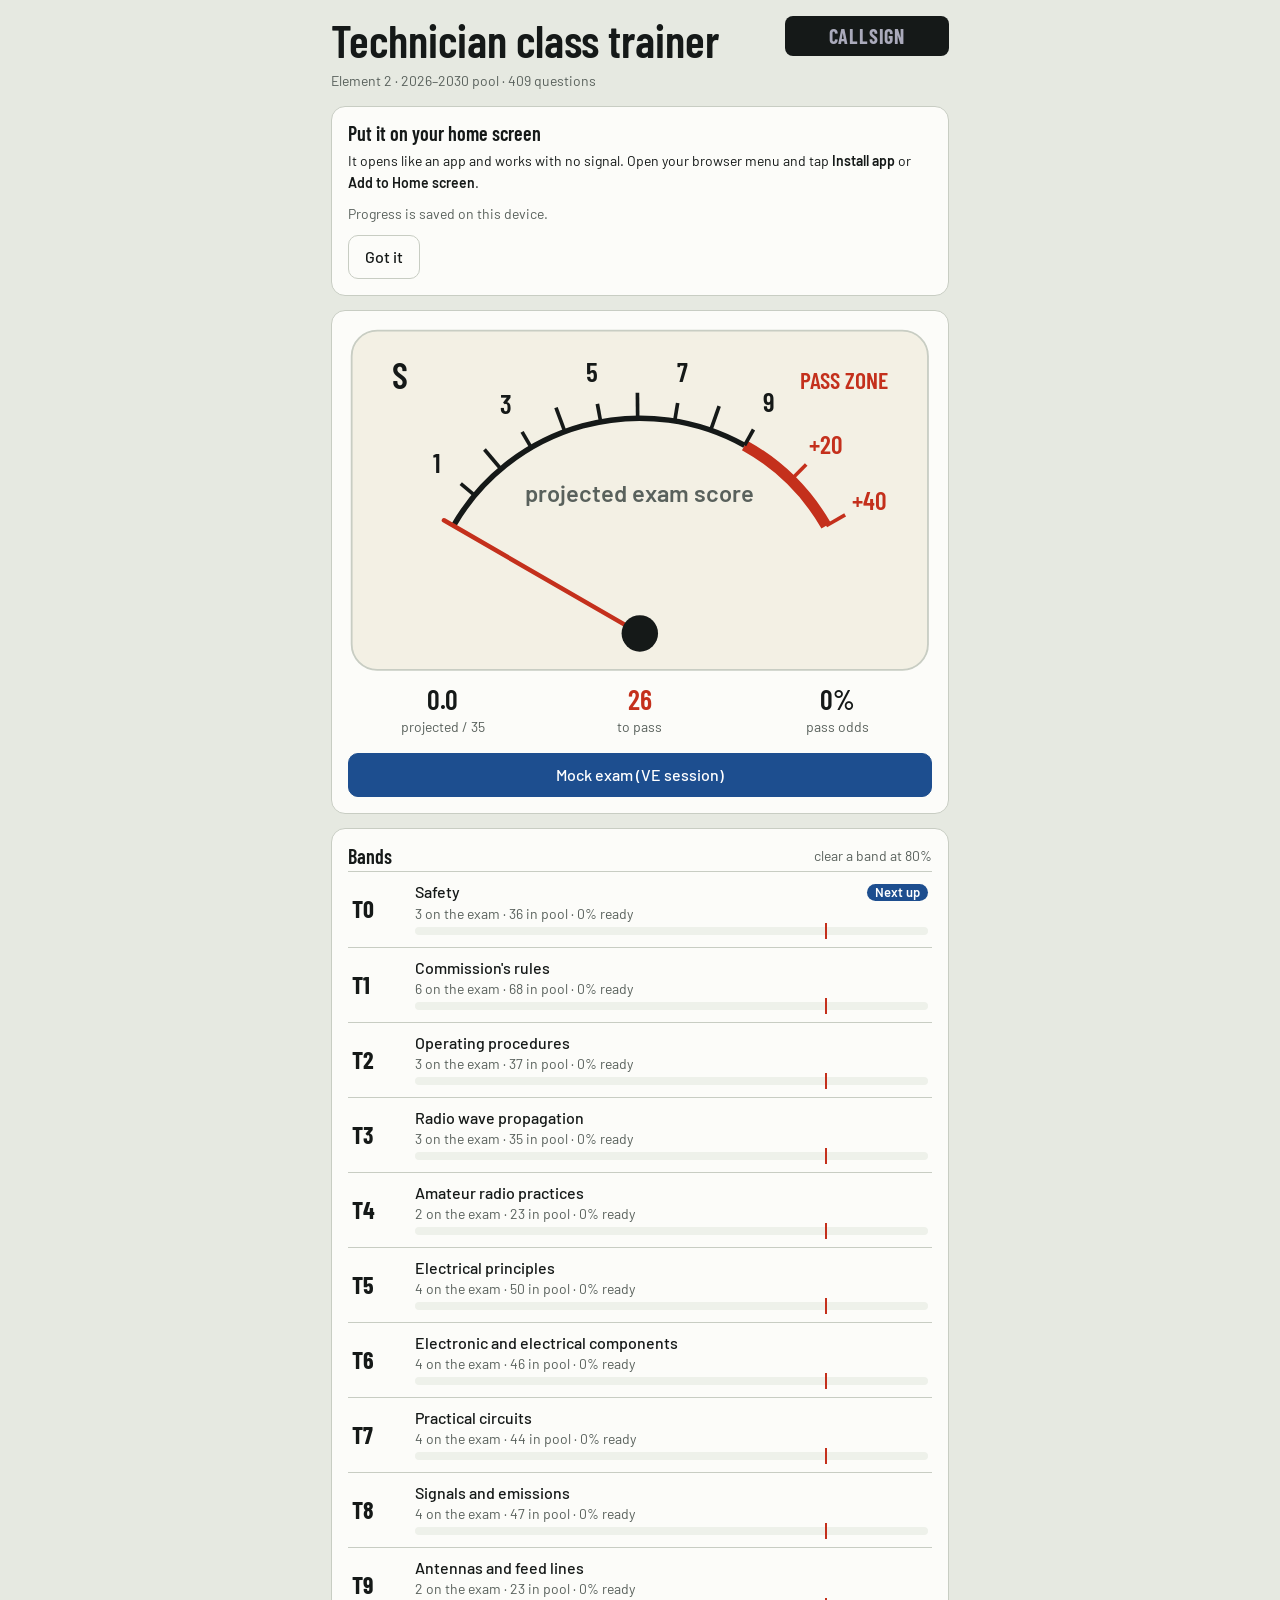
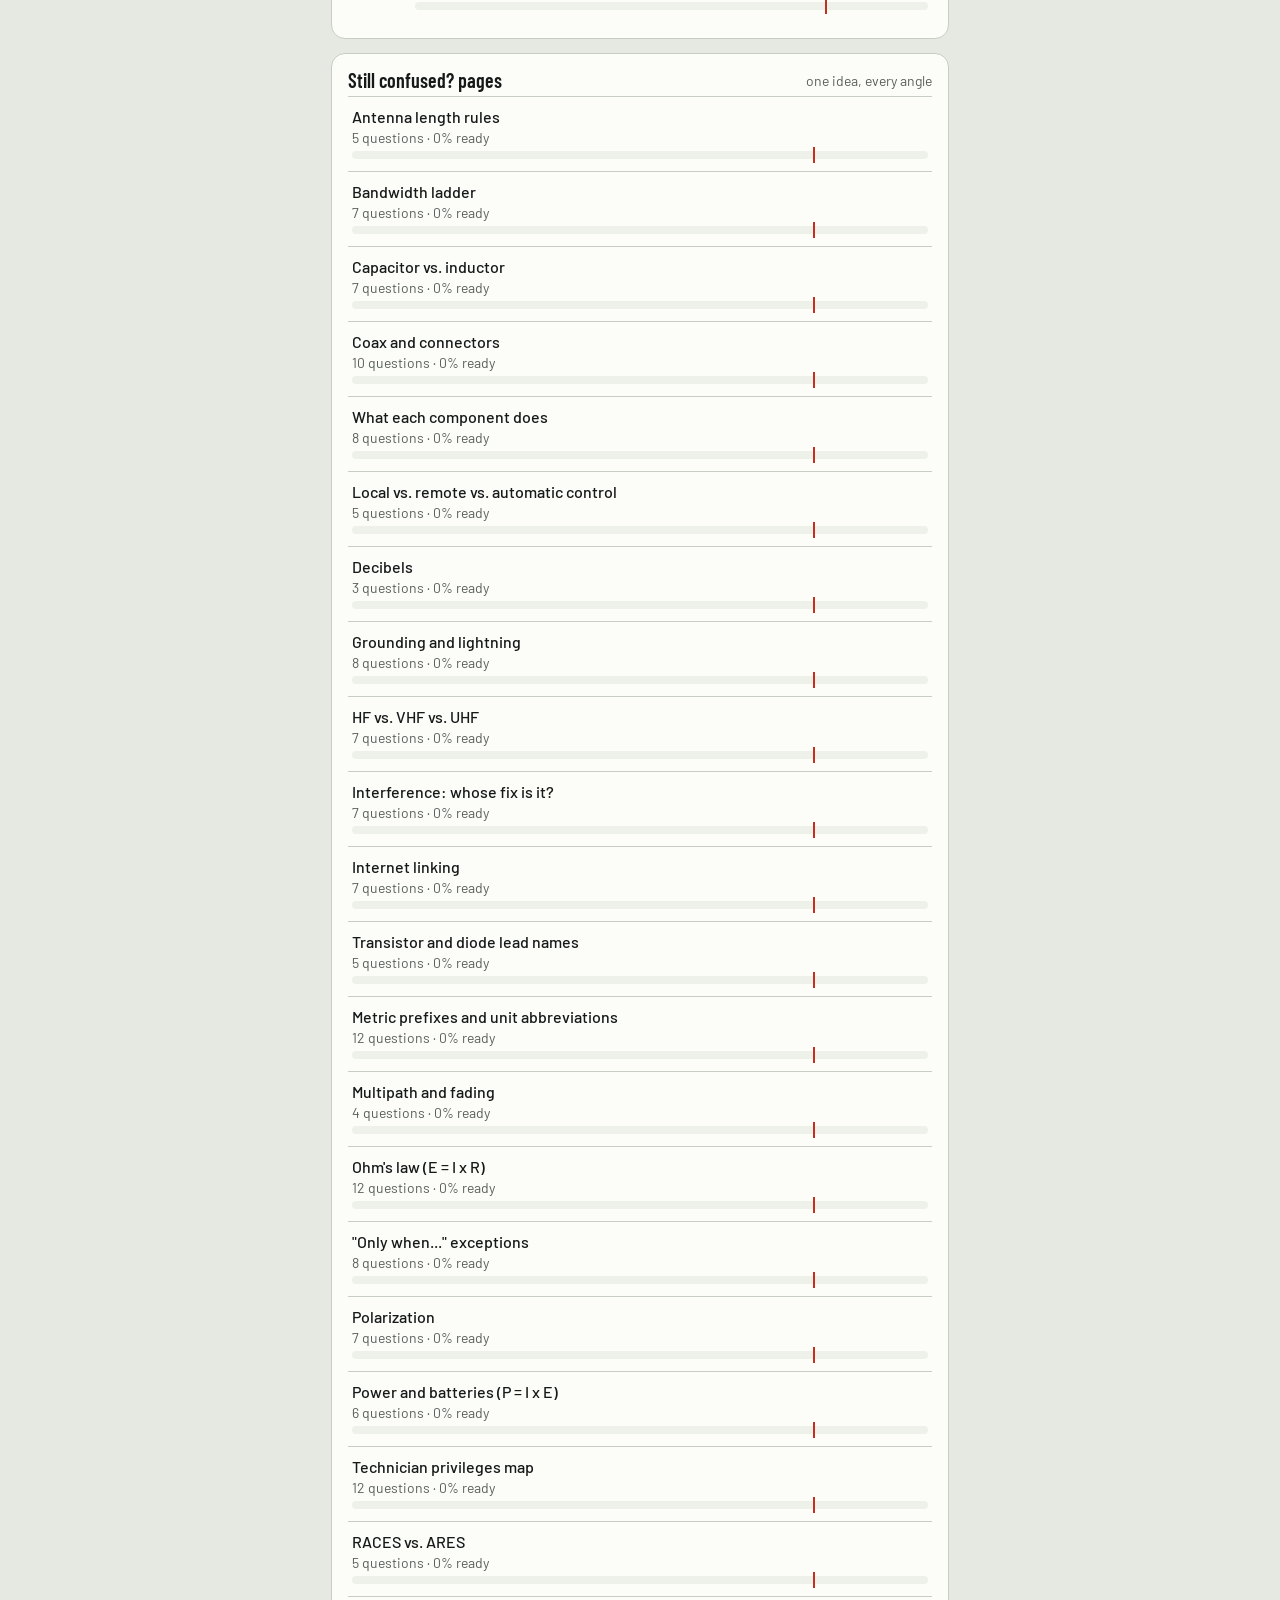
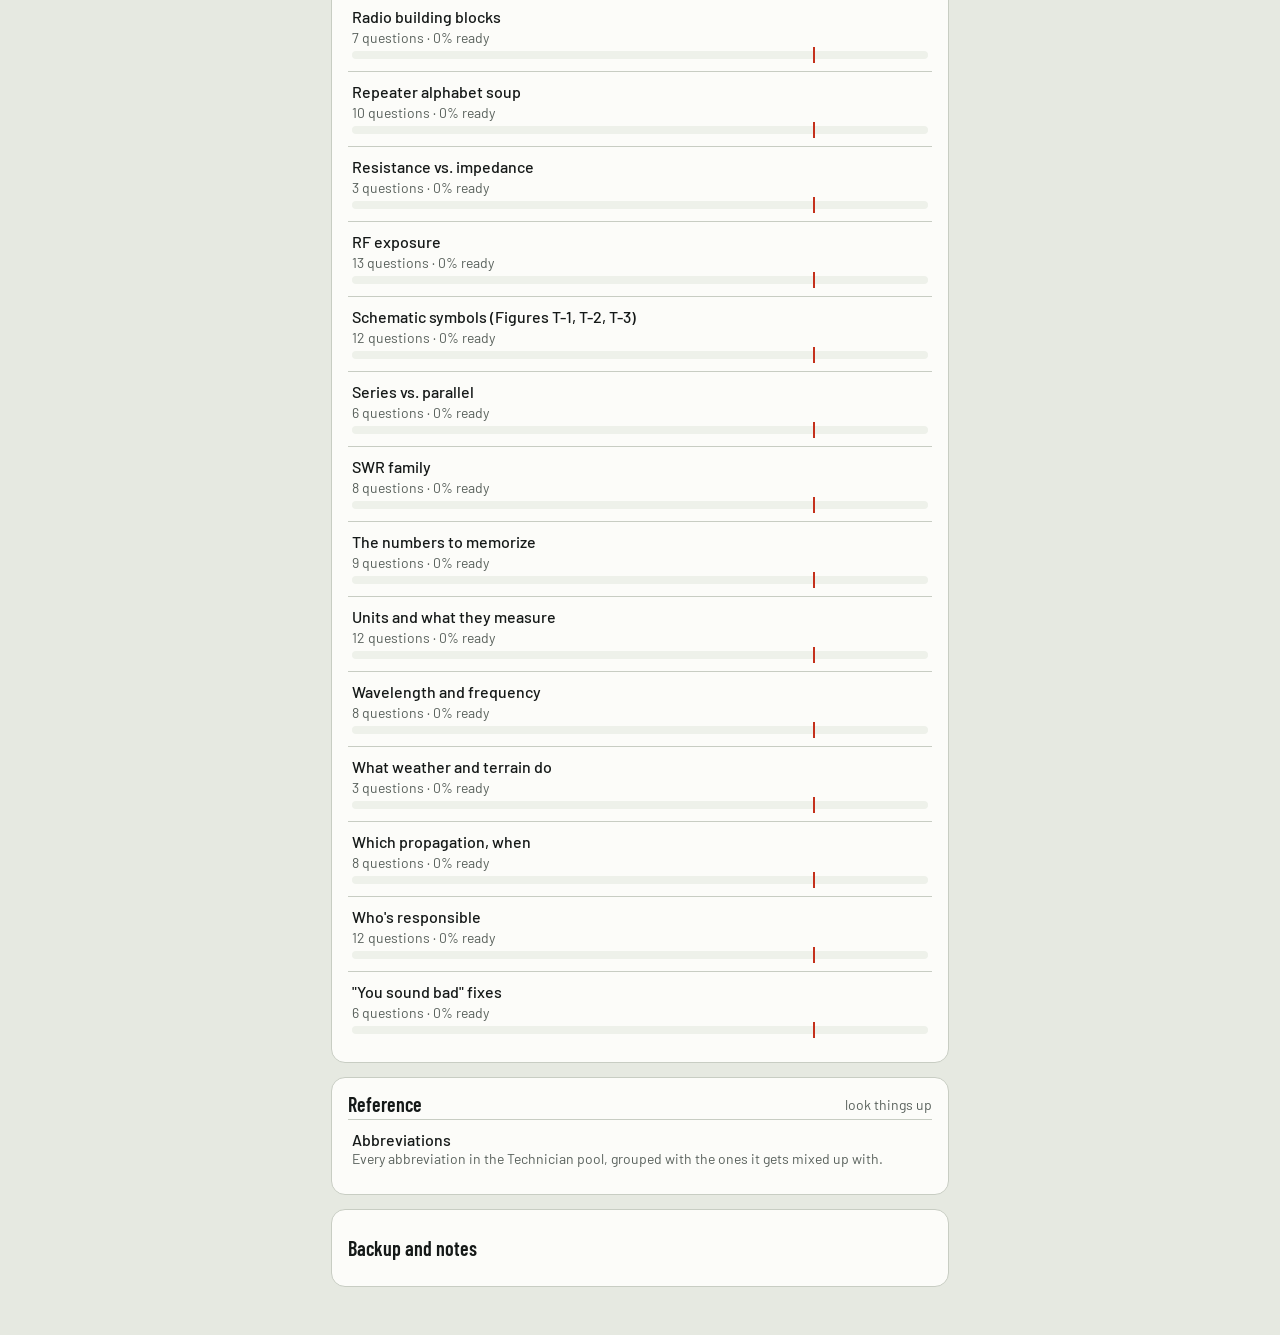
==== commit f06b1543: "Technician abbreviations glossary, as a reusable reference-page type Co-Authored-By: Claude Opus 5.5" ====
--- a/web/technician/index.html
+++ b/web/technician/index.html
@@ -86,6 +86,10 @@
 .core td:first-child,.core th:first-child{color:var(--mute);font-size:16px}
 .cmp{display:grid;grid-template-columns:repeat(auto-fit,minmax(150px,1fr));gap:8px;margin-top:8px}
 .cmp div{background:var(--tint);border-radius:10px;padding:10px 12px}.cmp b{display:block;font:600 20px/1.15 "Barlow Condensed",sans-serif;margin-bottom:2px}
+/* Reference pages (look-up pages not tied to questions): glossary */
+.gl{display:grid;grid-template-columns:minmax(4.2em,max-content) 1em minmax(0,1fr);gap:0 6px;align-items:baseline;padding:9px 0;border-top:1px solid var(--line)}
+.gl:first-of-type{border-top:0}.gl b{font:700 20px/1.15 "Barlow Condensed",sans-serif;overflow-wrap:anywhere}.gl i{font-style:normal;color:var(--mute);text-align:center}
+.gl .gn{grid-column:3;font-size:14px;color:var(--mute);margin-top:2px}
 .trap s{color:var(--red)}.trap .tq{font:600 14px/1 "Barlow Condensed",sans-serif;color:var(--mute);margin-right:6px}
 .fq{border-top:1px solid var(--line)}.fq:first-of-type{border-top:0}
 .fq summary{gap:10px;padding:8px 0;line-height:1.4;align-items:flex-start}
@@ -226,6 +230,7 @@
 let P={v:1,call:'',h:{},runs:{},exams:[],ts:0};
 let R=null,view='home';
 let FAM={},FAMDOC={},QFAM={},famOpen=null,famPushed=false,famPrev='',famScroll=0;
+let REF={},REFDOC={};
 /* Exam settings: filled in from exams/<exam>/exam.json by tools/site.py build. */
 const CFG={"title": "Technician Class Trainer", "heading": "Technician class trainer", "element": "Element 2 · 2026–2030 pool", "source": "NCVEC 2026–2030 Element 2 pool, public domain, Feb 19, 2026 revision (in effect July 1, 2026 through June 30, 2030).", "letter": "T", "ex": 35, "pass": 26, "ls": "tech-trainer-v1", "callSize": "20px", "short": "Tech Trainer", "callWidth": "8.2em", "web": true};
 const LS=CFG.ls,EX=CFG.ex,PASS=CFG.pass;
@@ -301,6 +306,8 @@
    <span><span class="small mute">${n} on the exam · ${ids.length} in pool · ${pct(r)} ready</span><span class="bar ${r>=.8?'done':''}"><i style="width:${r*100}%"></i><s></s></span></span></button>`}).join('')}</div>
   ${Object.keys(FAM).length?`<div class="sp"></div><div class="card"><div class="row" style="justify-content:space-between;margin-bottom:4px"><h3>Still confused? pages</h3><span class="small mute">one idea, every angle</span></div>
   ${Object.values(FAM).map(f=>{const r=rd(famQs(f.id));return`<button class="band" data-fam="${esc(f.id)}" style="grid-template-columns:minmax(0,1fr)"><span style="font-weight:500">${esc(f.title)}</span><span><span class="small mute">${famQs(f.id).length} questions · ${pct(r)} ready</span><span class="bar ${r>=.8?'done':''}"><i style="width:${r*100}%"></i><s></s></span></span></button>`}).join('')}</div>`:''}
+  ${Object.keys(REF).length?`<div class="sp"></div><div class="card"><div class="row" style="justify-content:space-between;margin-bottom:4px"><h3>Reference</h3><span class="small mute">look things up</span></div>
+  ${Object.values(REF).map(f=>`<button class="band" data-ref="${esc(f.id)}" style="grid-template-columns:minmax(0,1fr)"><span style="font-weight:500">${esc(f.title)}</span>${f.idea?`<span class="small mute">${esc(f.idea)}</span>`:''}</button>`).join('')}</div>`:''}
   <div class="sp"></div>
   <details class="card"><summary class="cond" style="font-size:20px">Backup and notes</summary>
   <p class="small mute">${syncNote||'Progress is saved on this device.'} To move it or keep a spare, copy the backup code and paste it back here later.</p>
@@ -407,7 +414,7 @@
    The page is shown over the current view (#fam), so closing it returns to the exact run or debrief state. */
 const famQs=id=>(FAM[id]?FAM[id].questions:[]).filter(q=>BY[q]);
 function famBtns(id,skip){return(QFAM[id]||[]).filter(f=>f!==skip).map(f=>`<button class="fambtn" data-fam="${f}"><span>Still confused?</span><b>${esc(FAM[f].title)}</b></button>`).join('')}
-document.addEventListener('click',e=>{const el=e.target.closest('[data-fam]');if(el&&!el.closest('#fam'))openFam(el.dataset.fam)});
+document.addEventListener('click',e=>{const el=e.target.closest('[data-fam]');if(el&&!el.closest('#fam'))openFam(el.dataset.fam);const rf=e.target.closest('[data-ref]');if(rf&&!rf.closest('#fam'))openRef(rf.dataset.ref)});
 function openFam(id){if(!FAM[id])return;famScroll=scrollY;famPrev=location.hash;famPushed=true;location.hash='family-'+id}
 function closeFam(){const box=$('#fam');box.hidden=true;box.innerHTML='';app.hidden=false;famOpen=null;if(view==='home')home();scrollTo(0,famScroll)}
 function famBack(){if(famPushed)history.back();else{history.replaceState(null,'',location.pathname+location.search);closeFam()}}
@@ -1980,18 +1987,41 @@
   if($('#widget'))try{WIDGETS[f.widget.type]($('#widget'),f.widget.config||{},f)}catch(e){$('#widget').remove()}
   scrollTo(0,0);
 }
+/* ---- Reference pages ----
+   Look-up pages that are not tied to any question (no "Still confused?" button, no drill). references/_index.json lists them;
+   each page is references/<id>.json with a `kind`; REFS[kind](doc) returns its cards. Shown in #fam like a family page. */
+const REFS={};
+REFS.glossary=f=>(f.groups||[]).map(g=>`<div class="sp"></div><div class="card"><h3 style="margin-bottom:4px">${esc(g.title)}</h3>
+  ${g.items.map(([t,m,n])=>`<div class="gl"><b>${esc(t)}</b><i>=</i><span>${esc(m)}</span>${n?`<span class="gn">${esc(n)}</span>`:''}</div>`).join('')}</div>`).join('');
+function openRef(id){if(!REF[id])return;famScroll=scrollY;famPrev=location.hash;famPushed=true;location.hash='ref-'+id}
+function refHash(){const m=location.hash.match(/^#ref-([a-z0-9-]+)$/);return m&&REF[m[1]]?m[1]:null}
+async function showRef(id){
+  const box=$('#fam');famOpen='ref-'+id;app.hidden=true;box.hidden=false;
+  box.innerHTML='<p class="mute">Loading…</p>';
+  let f=REFDOC[id];
+  if(!f){try{f=REFDOC[id]=await fetch('references/'+id+'.json').then(r=>{if(!r.ok)throw 0;return r.json()})}catch(e){f=null}}
+  if(famOpen!=='ref-'+id)return;
+  if(!f||!REFS[f.kind]){REFDOC[id]=undefined;box.innerHTML=`<button id="fback">← Back</button><div class="sp"></div><div class="card"><p>This page didn't load. Check your connection and try again.</p></div>`;$('#fback').onclick=famBack;return}
+  box.innerHTML=`<button id="fback">← Back</button><div class="sp"></div>
+  <div class="card"><p class="cond mute" style="font-size:18px;margin:0 0 4px">Reference</p><h2>${esc(f.title)}</h2>${f.idea?`<p class="idea">${esc(f.idea)}</p>`:''}</div>
+  ${REFS[f.kind](f)}<div class="sp"></div><button id="fback2" style="width:100%">← Back</button>`;
+  $('#fback').onclick=famBack;$('#fback2').onclick=famBack;
+  scrollTo(0,0);
+}
 function startFam(id){R={mode:'run',band:null,fam:id,kind:'Drill: '+FAM[id].title,hooks:true,qs:shuffle(famQs(id)),i:0,res:[]};view='run';ask()}
 function famHash(){const m=location.hash.match(/^#family-([a-z0-9-]+)$/);return m&&FAM[m[1]]?m[1]:null}
 
 function route(){const fh=famHash();if(fh){const h=location.hash;home();history.replaceState(null,'',h);famPushed=false;showFam(fh);return}
+  const rh=refHash();if(rh){const h=location.hash;home();history.replaceState(null,'',h);famPushed=false;showRef(rh);return}
   const m=location.hash.match(new RegExp('^#band-('+CFG.letter+'\\d)$'));if(m&&BANDS.includes(m[1]))band(m[1]);else home()}
 addEventListener('bip',()=>{if(POOL&&view==='home'&&!famOpen)home()});
-addEventListener('hashchange',()=>{const fh=famHash();if(fh){showFam(fh);return}if(famOpen){closeFam();return}if(view==='run'&&R&&R.res.length)return;route()});
-
-Promise.all([fetch('pool.json').then(r=>r.json()),fetch('hooks.json').then(r=>r.ok?r.json():{}).catch(()=>({})),fetch('families/_index.json').then(r=>r.ok?r.json():{families:[]}).catch(()=>({families:[]}))]).then(([p,h,fi])=>{
+addEventListener('hashchange',()=>{const fh=famHash();if(fh){showFam(fh);return}const rh=refHash();if(rh){showRef(rh);return}if(famOpen){closeFam();return}if(view==='run'&&R&&R.res.length)return;route()});
+
+Promise.all([fetch('pool.json').then(r=>r.json()),fetch('hooks.json').then(r=>r.ok?r.json():{}).catch(()=>({})),fetch('families/_index.json').then(r=>r.ok?r.json():{families:[]}).catch(()=>({families:[]})),fetch('references/_index.json').then(r=>r.ok?r.json():{references:[]}).catch(()=>({references:[]}))]).then(([p,h,fi,ri])=>{
   POOL=p;HOOKS=h;POOL.qs.forEach(q=>{BY[q.id]=q;(GROUPS[q.id.slice(0,3)]=GROUPS[q.id.slice(0,3)]||[]).push(q.id)});
   BANDS=Object.keys(POOL.subs).sort();
   (fi.families||[]).forEach(f=>{FAM[f.id]=f;f.questions.forEach(q=>(QFAM[q]=QFAM[q]||[]).push(f.id))});
+  (ri.references||[]).forEach(f=>{REF[f.id]=f});
   route();
 }).catch(()=>{app.innerHTML='<p>The question pool failed to load. Reload the page to try again.</p>'});
 
